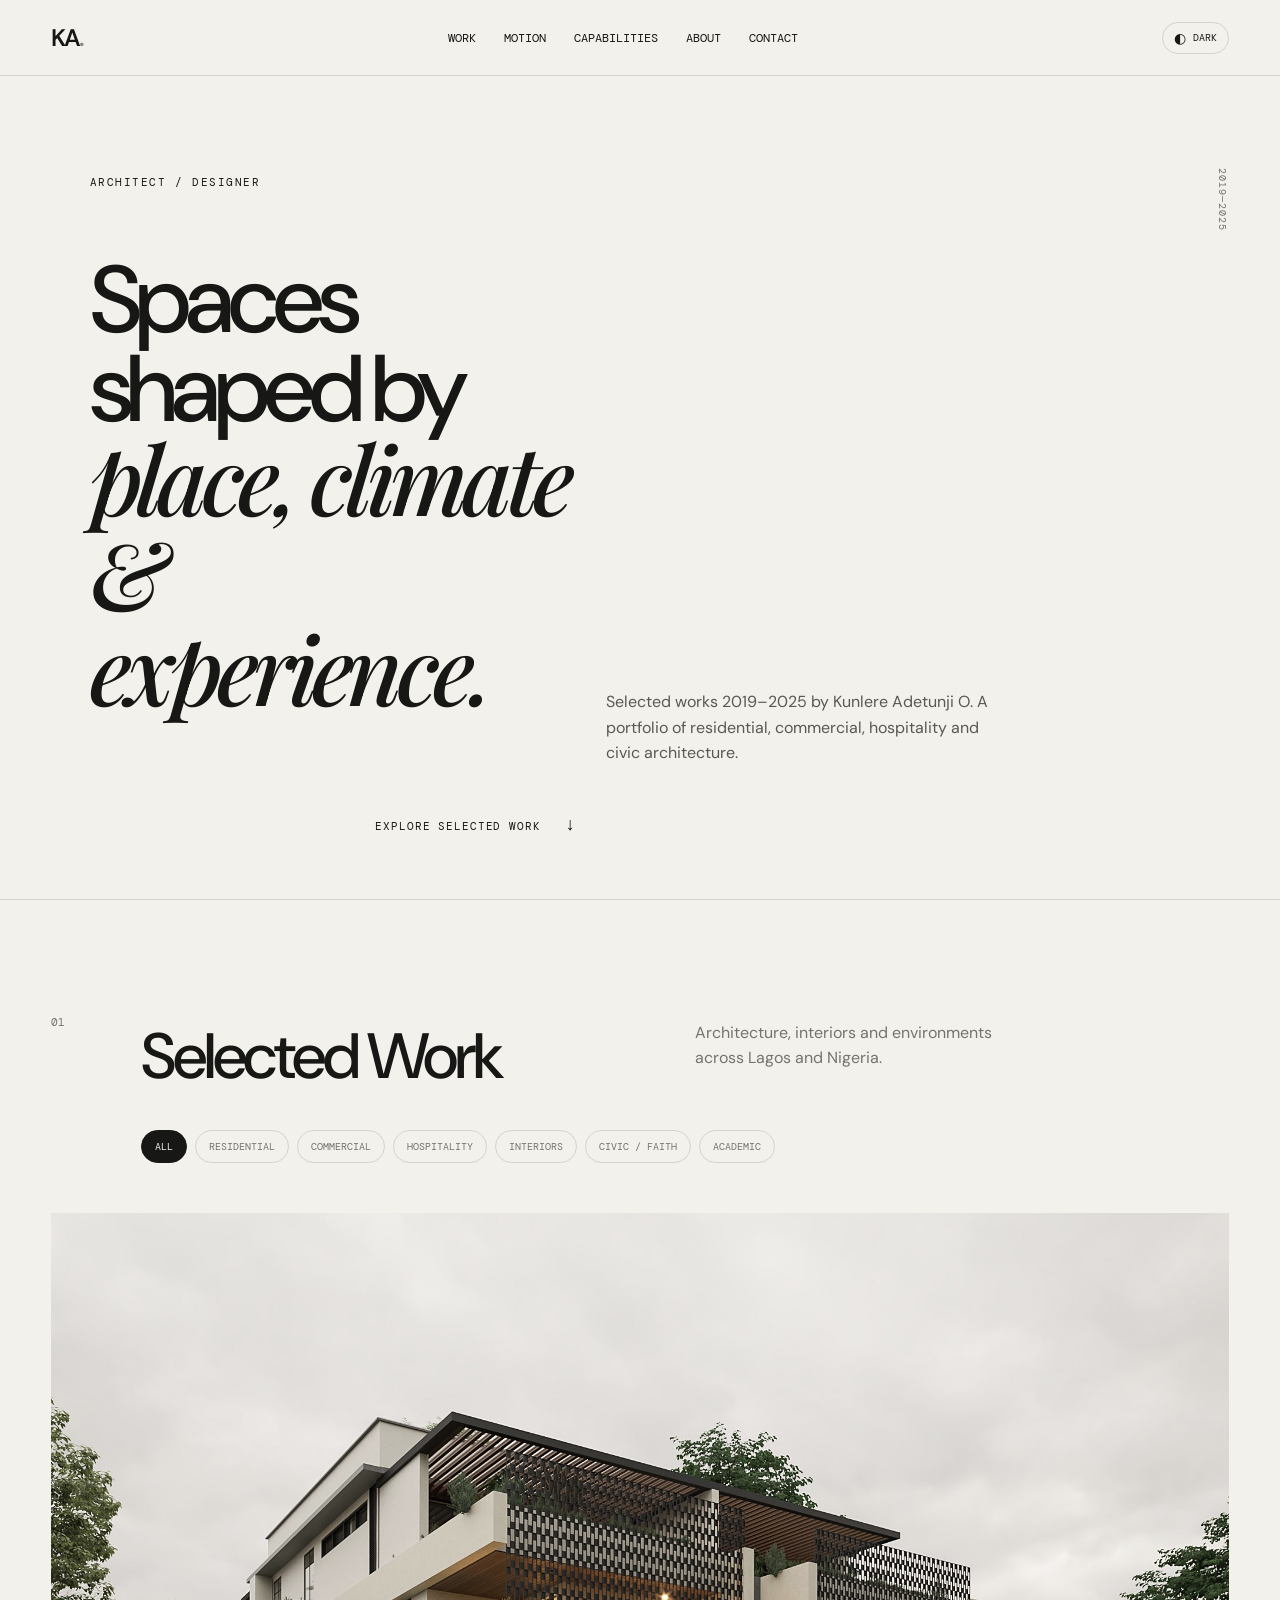
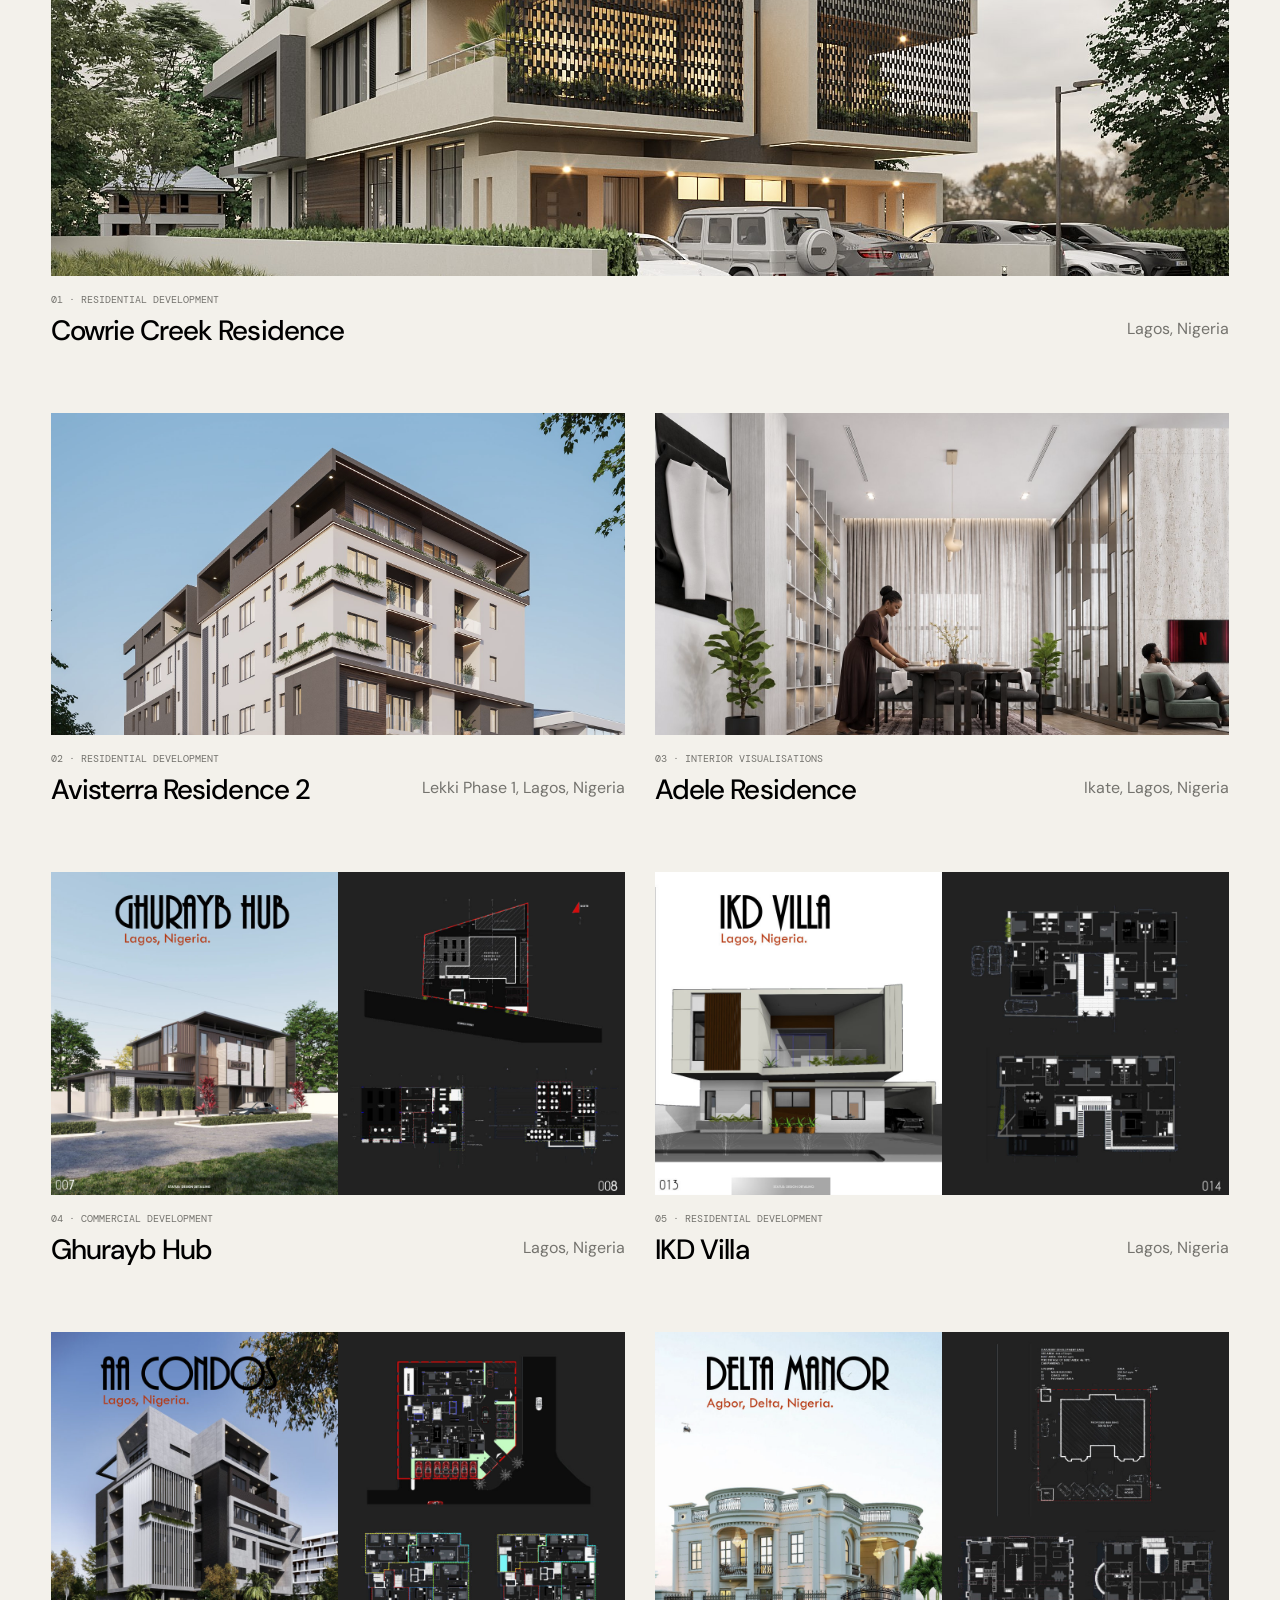
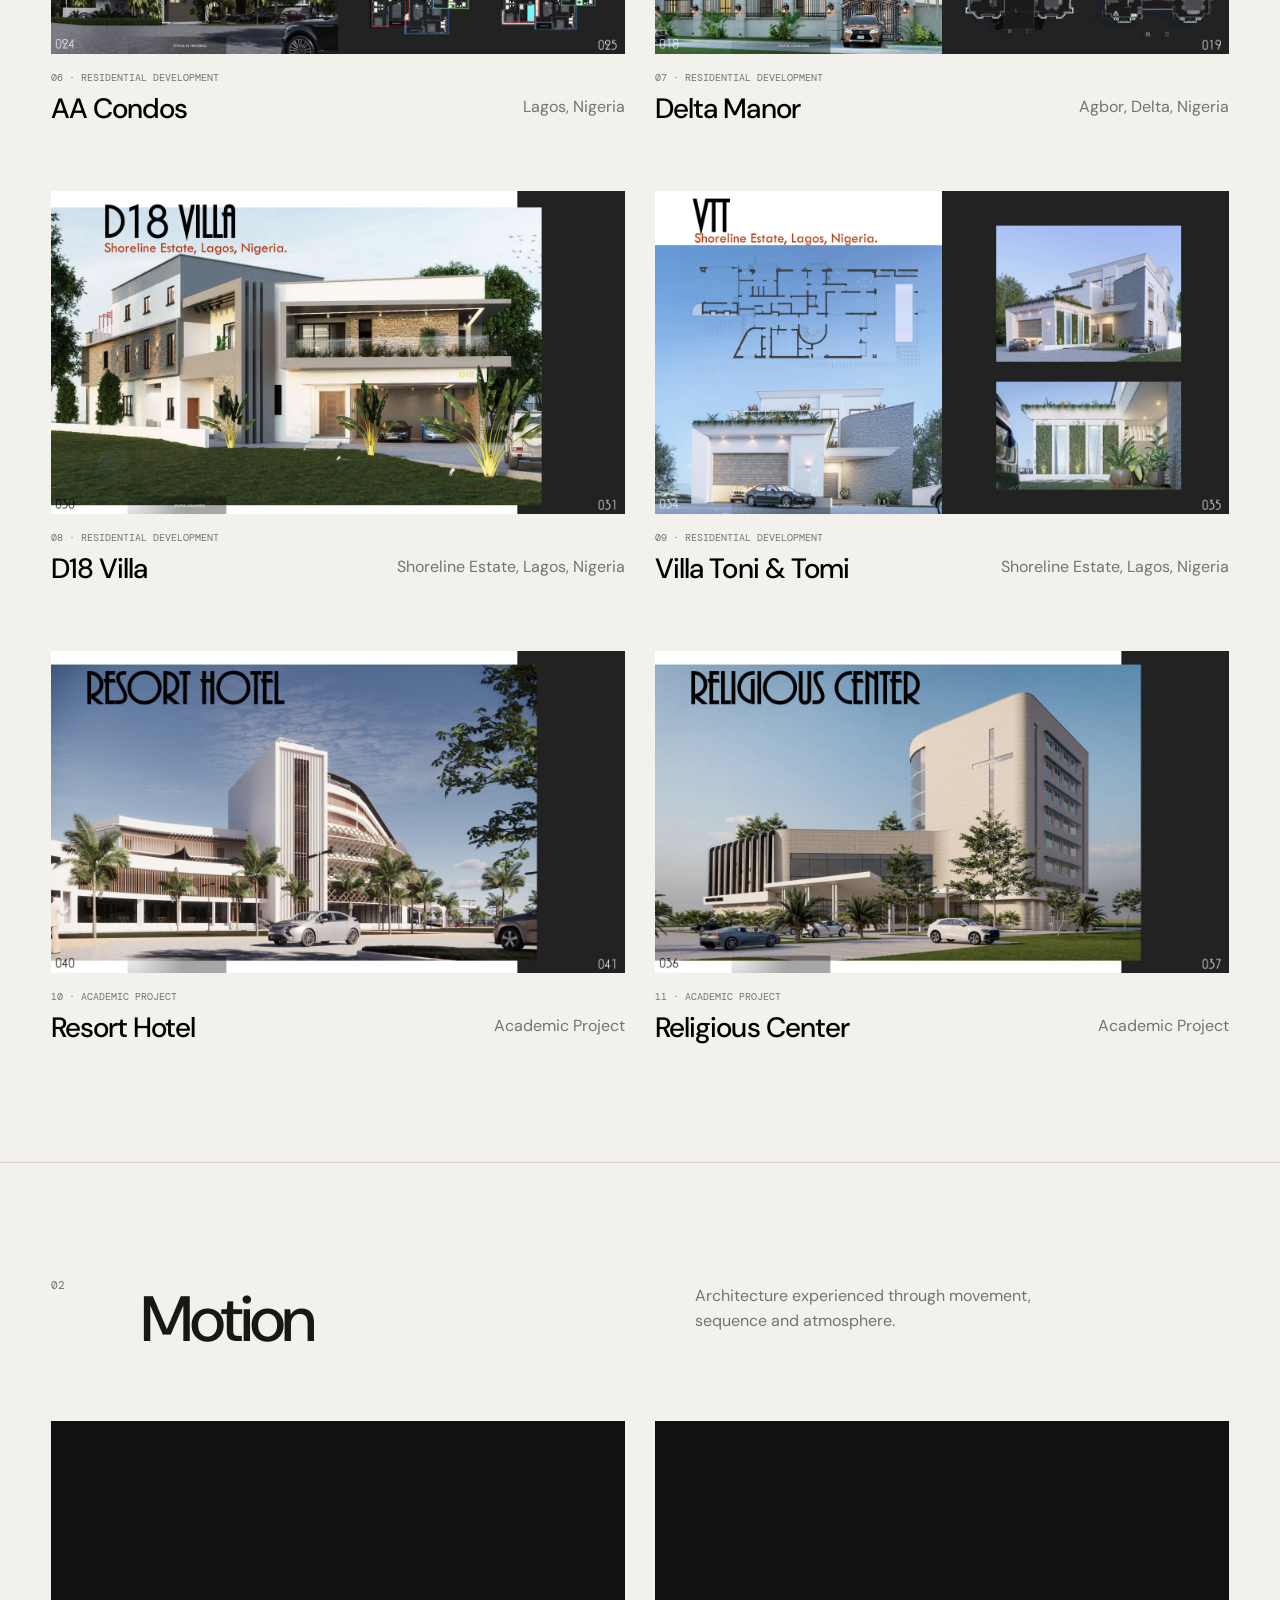
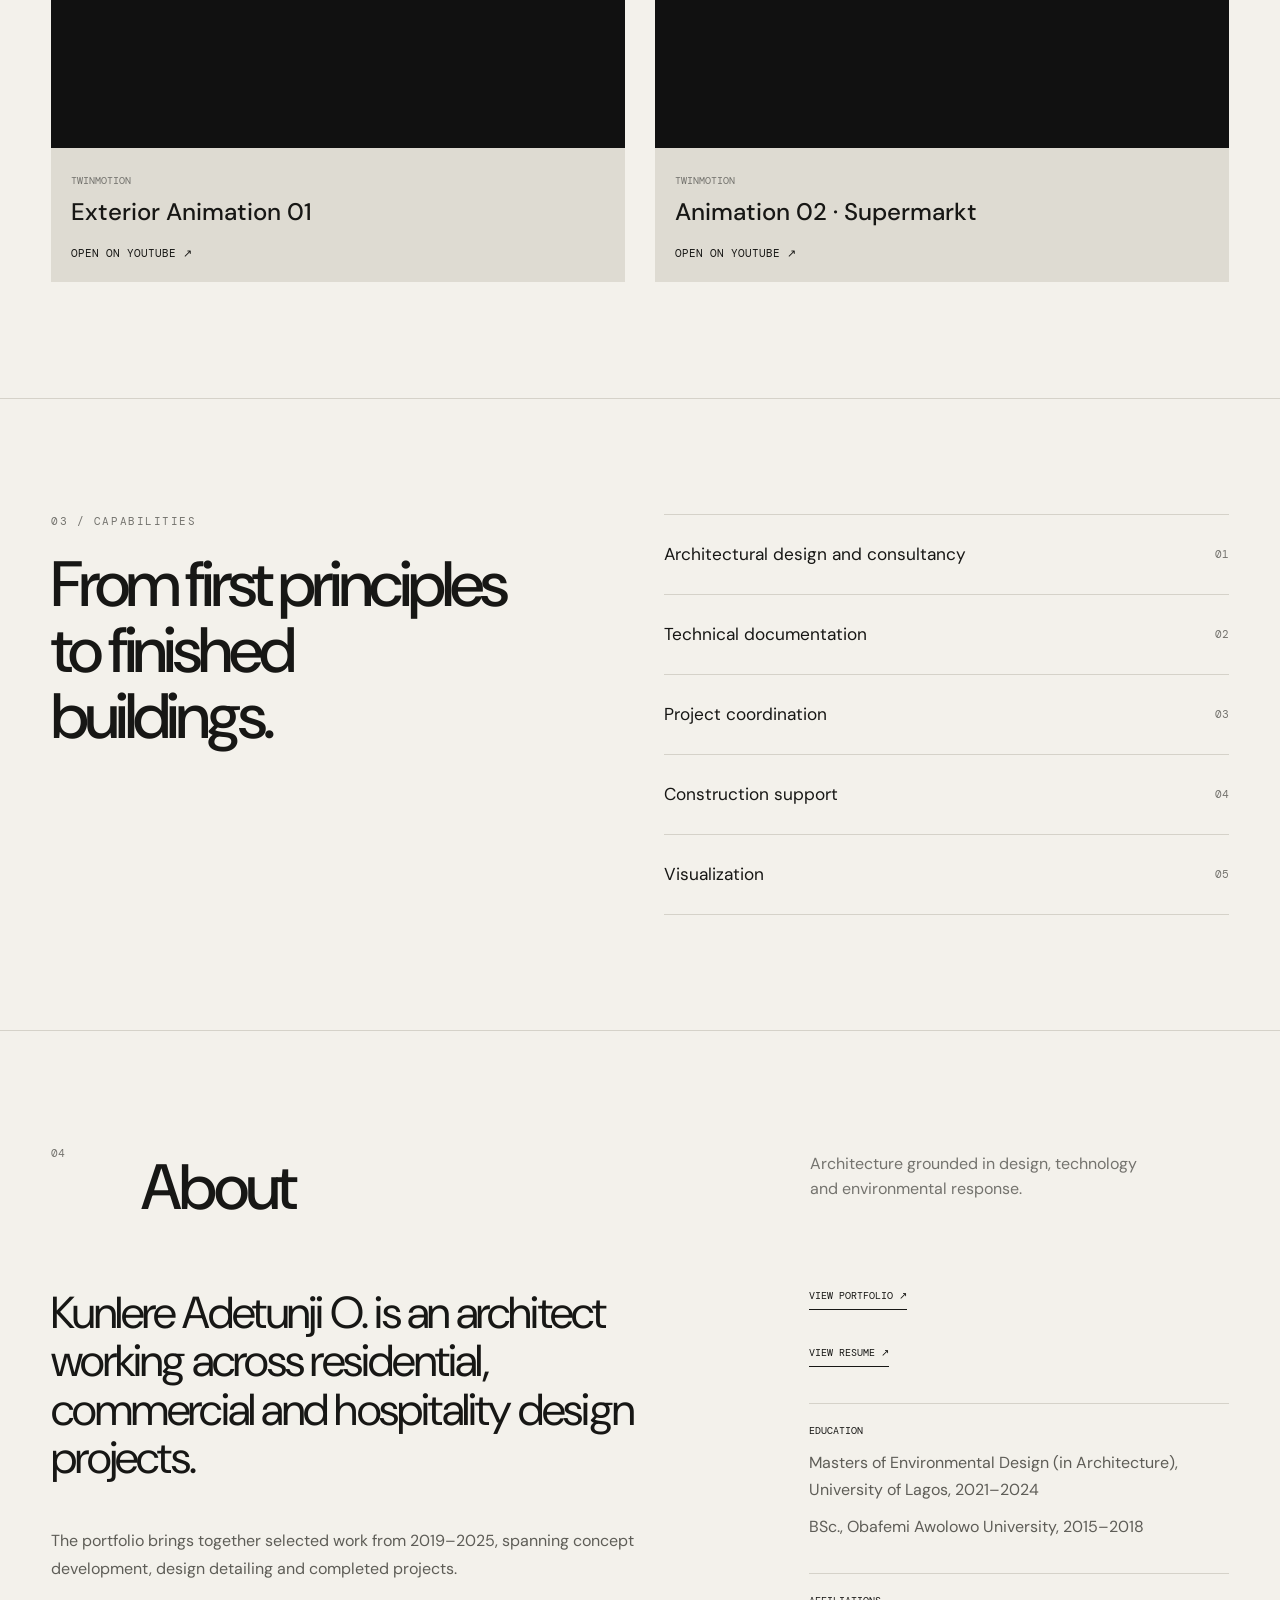
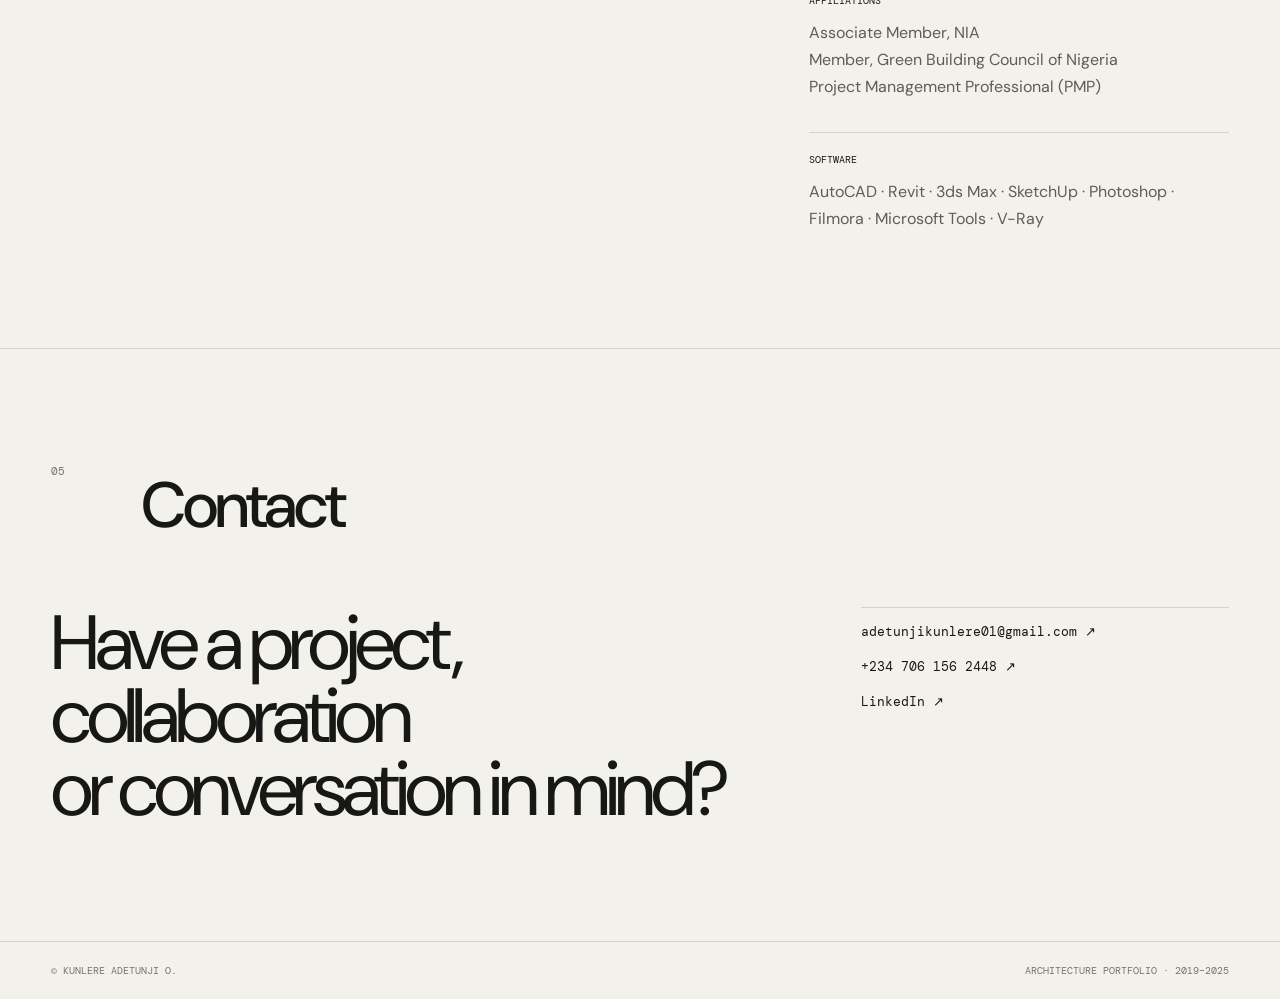
==== index.html @ 910a56e9 "Set Adele Residence cover image to dining neutral" ====
<!doctype html>
<html lang="en">
<head>
<meta charset="utf-8">
<meta name="viewport" content="width=device-width, initial-scale=1">
<title>Kunlere Adetunji O. — Architecture Portfolio</title>
<meta name="description" content="Selected architectural works by Kunlere Adetunji O., spanning residential, commercial and hospitality projects in Nigeria.">
<meta name="theme-color" content="#f3f1eb">
<meta property="og:type" content="website">
<meta property="og:title" content="Kunlere Adetunji O. — Architecture Portfolio">
<meta property="og:description" content="Selected architectural works across residential, commercial and hospitality design.">
<meta property="og:image" content="assets/page-4.jpg">
<meta name="twitter:card" content="summary_large_image">
<link rel="icon" type="image/svg+xml" href="assets/favicon.svg">
<link rel="stylesheet" href="styles.css">
</head>
<body>
<header class="site-header">
  <a class="wordmark" href="#top">KA<span>.</span></a>
  <nav aria-label="Main navigation">
    <a href="#work">Work</a><a href="#motion">Motion</a><a href="#capabilities">Capabilities</a><a href="#about">About</a><a href="#contact">Contact</a>
  </nav>
  <button class="theme-toggle" id="theme-toggle" type="button" aria-label="Toggle colour mode">
    <span class="theme-icon">◐</span><span class="theme-label">Dark</span>
  </button>
</header>

<main id="top">
<section class="hero">
  <div class="hero-kicker">ARCHITECT / DESIGNER</div>
  <h1>Spaces shaped by<br><em>place, climate &amp; experience.</em></h1>
  <p class="hero-copy">Selected works 2019–2025 by Kunlere Adetunji O. A portfolio of residential, commercial, hospitality and civic architecture.</p>
  <a class="scroll-cue" href="#work">Explore selected work <span>↓</span></a>
</section>

<section id="work" class="work-section section">
  <div class="section-head"><span>01</span><h2>Selected Work</h2><p>Architecture, interiors and environments across Lagos and Nigeria.</p></div>
  <div class="filter-bar" id="filter-bar">
    <button class="filter active" data-filter="All">All</button>
    <button class="filter" data-filter="Residential Development">Residential</button>
    <button class="filter" data-filter="Commercial Development">Commercial</button>
    <button class="filter" data-filter="Hospitality Architecture">Hospitality</button>
    <button class="filter" data-filter="Interior Visualisations">Interiors</button>
    <button class="filter" data-filter="Place of Worship">Civic / Faith</button>
    <button class="filter" data-filter="Academic">Academic</button>
  </div>
  <div id="project-grid" class="project-grid" aria-live="polite"></div>
</section>

<section id="motion" class="motion-section section">
  <div class="section-head"><span>02</span><h2>Motion</h2><p>Architecture experienced through movement, sequence and atmosphere.</p></div>
  <div class="motion-grid">
    <article class="motion-card">
      <div class="video-wrap"><iframe src="https://www.youtube.com/embed/u8mzCIqJYYQ" title="Twinmotion exterior animation" loading="lazy" allowfullscreen></iframe></div>
      <div class="motion-meta"><span>TWINMOTION</span><h3>Exterior Animation 01</h3><a href="https://youtu.be/u8mzCIqJYYQ" target="_blank" rel="noreferrer">Open on YouTube ↗</a></div>
    </article>
    <article class="motion-card">
      <div class="video-wrap"><iframe src="https://www.youtube.com/embed/CUVdI_p03Lk" title="Supermarkt Twinmotion animation" loading="lazy" allowfullscreen></iframe></div>
      <div class="motion-meta"><span>TWINMOTION</span><h3>Animation 02 · Supermarkt</h3><a href="https://youtu.be/CUVdI_p03Lk" target="_blank" rel="noreferrer">Open on YouTube ↗</a></div>
    </article>
  </div>
</section>

<section id="capabilities" class="capabilities-section section">
  <div class="capabilities-layout">
    <div class="capabilities-heading">
      <span class="capabilities-kicker">03 / CAPABILITIES</span>
      <h2>From first principles<br>to finished<br>buildings.</h2>
    </div>
    <ol class="capabilities-list">
      <li><span>Architectural design and consultancy</span><small>01</small></li>
      <li><span>Technical documentation</span><small>02</small></li>
      <li><span>Project coordination</span><small>03</small></li>
      <li><span>Construction support</span><small>04</small></li>
      <li><span>Visualization</span><small>05</small></li>
    </ol>
  </div>
</section>

<section id="about" class="about-section section">
  <div class="section-head"><span>04</span><h2>About</h2><p>Architecture grounded in design, technology and environmental response.</p></div>
  <div class="about-grid">
    <div><p class="large">Kunlere Adetunji O. is an architect working across residential, commercial and hospitality design projects.</p><p>The portfolio brings together selected work from 2019–2025, spanning concept development, design detailing and completed projects.</p></div>
    <div class="facts">
      <a class="download-cv" href="assets/adetunji-portfolio-2025.pdf" target="_blank" rel="noreferrer">View Portfolio ↗</a>
      <a class="download-cv" href="assets/Adetunji_Kunlere_CV(1).pdf" target="_blank" rel="noreferrer">View Resume ↗</a>
      <div><b>Education</b><p>Masters of Environmental Design (in Architecture), University of Lagos, 2021–2024</p><p>BSc., Obafemi Awolowo University, 2015–2018</p></div>
      <div><b>Affiliations</b><p>Associate Member, NIA<br>Member, Green Building Council of Nigeria<br>Project Management Professional (PMP)</p></div>
      <div><b>Software</b><p>AutoCAD · Revit · 3ds Max · SketchUp · Photoshop · Filmora · Microsoft Tools · V-Ray</p></div>
    </div>
  </div>
</section>

<section id="contact" class="contact-section section">
  <div class="section-head"><span>05</span><h2>Contact</h2></div>
  <div class="contact-inner">
    <p class="contact-title">Have a project, collaboration<br>or conversation in mind?</p>
    <div class="contact-links">
      <a href="mailto:adetunjikunlere01@gmail.com">adetunjikunlere01@gmail.com ↗</a>
      <a href="tel:+2347061562448">+234 706 156 2448 ↗</a>
      <a href="https://www.linkedin.com/in/adetunji-kunlere-6ba340182/" target="_blank" rel="noreferrer">LinkedIn ↗</a>
    </div>
  </div>
</section>
</main>

<footer><span>© Kunlere Adetunji O.</span><span>Architecture Portfolio · 2019–2025</span></footer>

<div id="project-modal" class="modal" role="dialog" aria-modal="true" aria-label="Project details" aria-hidden="true">
  <button class="modal-close" type="button" aria-label="Close project details">×</button>
  <div class="modal-content"><div id="project-detail"></div></div>
</div>
<script>
const projects = [
  {
    "id": "project-cc",
    "title": "Cowrie Creek Residence",
    "type": "Residential Development",
    "location": "Lagos, Nigeria",
    "status": "Design Visualisation",
    "year": "2025",
    "hero": "cowrie-creek/cowrie-creek-01.jpg",
    "pages": [
      "cowrie-creek/cowrie-creek-01.jpg",
      "cowrie-creek/cowrie-creek-02.jpg",
      "cowrie-creek/cowrie-creek-03.jpg",
      "cowrie-creek/cowrie-creek-04.jpg"
    ],
    "intro": "A residential design explored through a sequence of architectural views.",
    "body": "The visualisations present the residence through four views, bringing together its architectural composition, material character and relationship between interior and exterior spaces."
  },
  {
    "id": "avisterra-residence-2",
    "title": "Avisterra Residence 2",
    "type": "Residential Development",
    "location": "Lekki Phase 1, Lagos, Nigeria",
    "status": "In Progress",
    "year": "2026",
    "hero": "avisterra-residence-2/avisterra-01.jpg",
    "pages": [
      "avisterra-residence-2/avisterra-01.jpg",
      "avisterra-residence-2/avisterra-02.jpg",
      "avisterra-residence-2/avisterra-03.jpg",
      "avisterra-residence-2/avisterra-04.jpg"
    ],
    "intro": "An 18-unit luxury residential development organised around elevated living, generous outdoor space and a carefully planned stilt-level arrival.",
    "body": "The six-level scheme comprises 16 typical two- and three-bedroom apartments and two rooftop penthouses. The ground level accommodates a 32-car parking arrangement, security gatehouse and private swimming pool. Deep balconies, planter boxes, coastal-breeze orientation and double-glazed sliding doors contribute to a climate-responsive residential environment. Scope includes architecture, interior curation and structural engineering."
  },
  {
    "id": "adele-residence-interiors",
    "title": "Adele Residence",
    "type": "Interior Visualisations",
    "location": "Ikate, Lagos, Nigeria",
    "status": "Interior Visualisations",
    "year": "2026",
    "hero": "adele-residence/dining-neutral.jpg",
    "pages": [
      "adele-residence/ante-room-01.jpg",
      "adele-residence/ante-room-02.jpg",
      "adele-residence/living-room-01.jpg",
      "adele-residence/living-room-02.jpg",
      "adele-residence/dining-02.jpg",
      "adele-residence/dining-detail-01.jpg",
      "adele-residence/dining-golden-hour.jpg",
      "adele-residence/dining-neutral.jpg",
      "adele-residence/guest-room-01.jpg",
      "adele-residence/guest-room-02.jpg",
      "adele-residence/guest-room-detail.jpg"
    ],
    "intro": "Interior visualisations exploring a contemporary residential palette of warm neutrals, natural timber and layered textures.",
    "body": "The ground-floor interiors bring together the ante room, living and dining spaces, and guest bedroom. Warm ivory, soft taupe, natural timber, bronze accents and charcoal details are balanced through restrained material contrasts and layered ambient lighting."
  },
  {
    "id": "ghurayb-hub",
    "title": "Ghurayb Hub",
    "type": "Commercial Development",
    "location": "Lagos, Nigeria",
    "status": "Design Detailing",
    "year": "2025",
    "hero": "page-7.jpg",
    "pages": [
      "page-7.jpg",
      "page-8.jpg",
      "page-9.jpg"
    ],
    "intro": "A multi-use commercial ecosystem merging craftsmanship, creativity and sustainability.",
    "body": "The programme integrates a furniture showroom, workshop, office spaces, workstations and content studios. Conceived through modular container architecture, each volume defines a spatial hierarchy of display, production and collaboration. Adaptive reuse of shipping containers reduces embodied energy and construction waste, while phased development allows the hub to grow organically."
  },
  {
    "id": "ikd-villa",
    "title": "IKD Villa",
    "type": "Residential Development",
    "location": "Lagos, Nigeria",
    "status": "Design Detailing",
    "year": "2025",
    "hero": "page-10.jpg",
    "pages": [
      "page-10.jpg",
      "page-11.jpg",
      "page-12.jpg"
    ],
    "intro": "A modernist residence shaped by simple architectural principles and biophilic thinking.",
    "body": "Deep overhangs protect exposed east-facing walls while a courtyard supports cooling and connection to nature. Masses are extruded and voids subtracted to produce the desired visual effect while serving functional climatic purposes."
  },
  {
    "id": "aa-condos",
    "title": "AA Condos",
    "type": "Residential Development",
    "location": "Lagos, Nigeria",
    "status": "In Progress",
    "year": "2023–2024",
    "hero": "page-16.jpg",
    "pages": [
      "page-16.jpg",
      "page-17.jpg",
      "page-18.jpg"
    ],
    "intro": "A residential complex combining Brutalist massing with minimalist contemporary interiors.",
    "body": "Raw concrete, geometric forms, clean lines and open spaces are balanced with natural light, modern finishes and functional living environments. Sustainability is expressed through eco-friendly materials and energy-efficient systems."
  },
  {
    "id": "delta-manor",
    "title": "Delta Manor",
    "type": "Residential Development",
    "location": "Agbor, Delta, Nigeria",
    "status": "Completed",
    "year": "2023–2024",
    "hero": "page-13.jpg",
    "pages": [
      "page-13.jpg",
      "page-14.jpg",
      "page-15.jpg"
    ],
    "intro": "A bespoke neo-classical residence designed around entertaining, comfort and the client's distinct taste.",
    "body": "The design gives careful attention to bespoke spaces for entertaining and to elevating the lived experience of the home. A rooftop retreat provides both an escape from the city and a setting for gatherings. The exterior palette and detailing carry the stately, bespoke character through to the interiors."
  },
  {
    "id": "d18-villa",
    "title": "D18 Villa",
    "type": "Residential Development",
    "location": "Shoreline Estate, Lagos, Nigeria",
    "status": "Completed",
    "year": "2019–2020",
    "hero": "page-19.jpg",
    "pages": [
      "page-19.jpg",
      "page-20.jpg"
    ],
    "intro": "Contemporary waterfront living composed through dynamic volumes, open spaces and intimate connections with nature.",
    "body": "The façade shifts with viewpoint through an interplay of solids and voids, framed terraces and deep overhangs. Open-plan interiors flow toward the water, while a disappearing-edge pool visually merges with the lagoon. Concrete, glass and natural tones allow texture, reflection and shadow to define the atmosphere."
  },
  {
    "id": "vtt",
    "title": "Villa Toni & Tomi",
    "type": "Residential Development",
    "location": "Shoreline Estate, Lagos, Nigeria",
    "status": "Completed",
    "year": "2019–2020",
    "hero": "page-21.jpg",
    "pages": [
      "page-21.jpg"
    ],
    "intro": "A completed residential project located in Shoreline Estate, Lagos.",
    "body": "Villa Toni & Tomi is presented in the portfolio as a residential project in Shoreline Estate, Lagos. The supplied project spread includes the site plan and exterior visualisations."
  },
  {
    "id": "resort-hotel",
    "title": "Resort Hotel",
    "type": "Hospitality Architecture",
    "location": "Academic Project",
    "status": "Academic",
    "year": "2021–2022",
    "hero": "page-24.jpg",
    "pages": [
      "page-24.jpg",
      "page-25.jpg",
      "page-26.jpg"
    ],
    "intro": "A reinterpretation of hospitality through curves, layered screening and open-air gathering spaces.",
    "body": "A sweeping multi-story ribbon wraps around the site, creating enclosure while maintaining visual porosity. Latticed timber screens filter sunlight, encourage natural ventilation and animate the façade with changing light and shadow. Natural timber and crisp white surfaces create a tactile, light-filled environment responsive to place, climate and culture."
  },
  {
    "id": "religious-center",
    "title": "Religious Center",
    "type": "Place of Worship",
    "location": "Academic Project",
    "status": "Academic",
    "year": "2021–2022",
    "hero": "page-22.jpg",
    "pages": [
      "page-22.jpg",
      "page-23.jpg"
    ],
    "intro": "A spiritual and communal space conceived around warmth, inclusion and reflection.",
    "body": "Sweeping curves create an inward embrace, drawing people toward a shared center of faith and fellowship. Staggered seating supports visual connection and inclusivity, while courtyards and informal gathering zones encourage community interaction. Filtered light through curved surfaces and clerestories creates a calm, contemplative atmosphere."
  }
];
const grid = document.querySelector('#project-grid');
const modal = document.querySelector('#project-modal');
const detail = document.querySelector('#project-detail');
const filters = document.querySelectorAll('.filter');

function escapeHTML(value){return String(value).replace(/[&<>\"']/g, c => ({'&':'&amp;','<':'&lt;','>':'&gt;','\"':'&quot;',"'":'&#39;'}[c]));}
function renderProjects(filter='All'){
  const visible = filter === 'All' ? projects : projects.filter(p => p.type === filter || (filter === 'Academic' && p.status === 'Academic'));
  grid.innerHTML = visible.map((p,i)=>`
    <article class="project-card ${i===0 && filter==='All'?'featured':''}" data-id="${p.id}">
      <button class="project-button">
        <img src="assets/${p.hero}" alt="${escapeHTML(p.title)}" loading="lazy">
        <div class="project-overlay"><span>${String(projects.indexOf(p)+1).padStart(2,'0')} · ${p.status==='Academic'?'Academic Project':p.type}</span><h3>${escapeHTML(p.title)}</h3><p>${escapeHTML(p.location)}</p></div>
      </button>
    </article>`).join('');
}
renderProjects();

filters.forEach(btn => btn.addEventListener('click', () => {
  filters.forEach(b=>b.classList.remove('active'));
  btn.classList.add('active');
  renderProjects(btn.dataset.filter);
}));

function openProject(p, updateUrl=true){
  detail.innerHTML = `
    <div class="detail-intro">
      <div><span class="eyebrow">${p.type} · ${p.year}</span><h2>${p.title}</h2><p>${p.location} · ${p.status}</p></div>
      <div class="detail-text"><p class="lead">${p.intro}</p><p>${p.body}</p></div>
    </div>
    <div class="detail-gallery">${p.pages.map((img,i)=>`<img src="assets/${img}" alt="${p.title} — image ${i+1}" loading="${i?'lazy':'eager'}">`).join('')}</div>
  `;
  modal.classList.add('open'); modal.setAttribute('aria-hidden','false'); document.body.classList.add('locked');
  if(updateUrl && location.hash !== `#work/${p.id}`) history.pushState({project:p.id},'',`#work/${p.id}`);
}
function closeProject(updateUrl=true){
  modal.classList.remove('open'); modal.setAttribute('aria-hidden','true'); document.body.classList.remove('locked');
  if(updateUrl && location.hash.startsWith('#work/')) history.pushState({},'', '#work');
}
grid.addEventListener('click',e=>{
  const card=e.target.closest('.project-card');
  if(card) openProject(projects.find(p=>p.id===card.dataset.id));
});
document.querySelector('.modal-close').onclick=closeProject;
modal.addEventListener('click',e=>{if(e.target===modal)closeProject();});
document.addEventListener('keydown',e=>{if(e.key==='Escape')closeProject();});

const themeToggle = document.querySelector('#theme-toggle');
const savedTheme = localStorage.getItem('ka-theme');
if(savedTheme === 'dark') document.documentElement.dataset.theme='dark';

function updateThemeLabel(){
  const dark = document.documentElement.dataset.theme === 'dark';
  themeToggle.querySelector('.theme-label').textContent = dark ? 'Light' : 'Dark';
  themeToggle.querySelector('.theme-icon').textContent = dark ? '☼' : '◐';
}
themeToggle.addEventListener('click',()=>{
  const dark = document.documentElement.dataset.theme === 'dark';
  document.documentElement.dataset.theme = dark ? 'light' : 'dark';
  localStorage.setItem('ka-theme', dark ? 'light' : 'dark');
  updateThemeLabel();
});
updateThemeLabel();

function route(){
  const id=location.hash.split('/')[1];
  if(id){
    const p=projects.find(x=>x.id===id);
    if(p) openProject(p,false);
    else closeProject(false);
  } else if(modal.classList.contains('open')) {
    closeProject(false);
  }
}
window.addEventListener('hashchange',route);
route();
</script>
</body>
</html>
---- styles.css ----
@import url('https://fonts.googleapis.com/css2?family=DM+Mono:wght@400;500&family=DM+Sans:wght@400;500;600&family=Playfair+Display:ital,wght@0,500;1,500&display=swap');
:root{--ink:#171715;--muted:#74736e;--paper:#f3f1eb;--line:#d5d2c9;--white:#faf9f5}
*{box-sizing:border-box}html{scroll-behavior:smooth}body{margin:0;background:var(--paper);color:var(--ink);font-family:"DM Sans",Arial,sans-serif}body.locked{overflow:hidden}a{color:inherit;text-decoration:none}button{font:inherit}.site-header{height:76px;display:flex;align-items:center;justify-content:space-between;padding:0 4vw;border-bottom:1px solid var(--line);position:sticky;top:0;background:rgba(243,241,235,.9);backdrop-filter:blur(14px);z-index:20}.wordmark{font-weight:600;letter-spacing:-.08em;font-size:24px}.wordmark span{color:#888}nav{display:flex;gap:28px;font:12px "DM Mono",monospace;text-transform:uppercase}nav a:hover{opacity:.55}
.hero{min-height:calc(100vh - 76px);padding:11vh 7vw 7vh;display:grid;grid-template-columns:1fr 1.2fr;grid-template-rows:auto 1fr auto;gap:30px;border-bottom:1px solid var(--line)}.hero-kicker{font:11px "DM Mono",monospace;letter-spacing:.14em;grid-column:1/-1}.hero h1{font-size:clamp(48px,7.4vw,118px);line-height:.94;letter-spacing:-.065em;font-weight:500;margin:4vh 0 0;max-width:950px}.hero h1 em{font-family:"Playfair Display",serif;font-weight:500}.hero-copy{align-self:end;max-width:410px;font-size:16px;line-height:1.6;color:#595852}.scroll-cue{align-self:end;justify-self:end;font:11px "DM Mono",monospace;text-transform:uppercase;letter-spacing:.08em}.scroll-cue span{margin-left:16px;font-size:18px}
.section{padding:9vw 4vw;border-bottom:1px solid var(--line)}.section-head{display:grid;grid-template-columns:70px 1fr 1fr;gap:20px;align-items:start;margin-bottom:60px}.section-head>span{font:11px "DM Mono",monospace;color:var(--muted)}.section-head h2{margin:0;font-size:clamp(36px,5vw,72px);letter-spacing:-.05em;font-weight:500}.section-head p{margin:6px 0 0;color:var(--muted);max-width:340px;line-height:1.55}
.project-grid{display:grid;grid-template-columns:repeat(2,1fr);gap:5vw 2.4vw}.project-card{position:relative;overflow:hidden}.project-card.featured{grid-column:1/-1}.project-button{padding:0;border:0;background:none;display:block;width:100%;text-align:left;cursor:pointer}.project-card img{display:block;width:100%;aspect-ratio:16/9;object-fit:cover;transition:transform .8s cubic-bezier(.2,.7,.2,1);filter:saturate(.82)}.project-card:hover img{transform:scale(1.025);filter:saturate(1)}.project-overlay{padding:17px 0 0;display:grid;grid-template-columns:1fr 1fr;gap:6px}.project-overlay span{font:10px "DM Mono",monospace;color:var(--muted);text-transform:uppercase;grid-column:1/-1}.project-overlay h3{font-size:28px;font-weight:500;letter-spacing:-.035em;margin:0}.project-overlay p{margin:6px 0 0;color:var(--muted);text-align:right}
.motion-grid{display:grid;grid-template-columns:1fr 1fr;gap:2.4vw}.motion-card{background:#dedbd2}.video-wrap{aspect-ratio:16/9;background:#111}.video-wrap iframe{width:100%;height:100%;border:0}.motion-meta{padding:20px}.motion-meta span{font:10px "DM Mono",monospace;color:var(--muted)}.motion-meta h3{margin:7px 0 14px;font-size:24px;font-weight:500}.motion-meta a{font:11px "DM Mono",monospace;text-transform:uppercase}
.about-grid{display:grid;grid-template-columns:1.2fr .8fr;gap:10vw}.about-grid p{line-height:1.7;color:#5e5d57}.about-grid .large{font-size:clamp(28px,3.5vw,54px);line-height:1.08;color:var(--ink);letter-spacing:-.04em;margin-top:0}.facts{display:grid;gap:32px}.facts div{border-top:1px solid var(--line);padding-top:14px}.facts b{font:10px "DM Mono",monospace;text-transform:uppercase}.facts p{margin:10px 0 0}
.contact-inner{display:grid;grid-template-columns:1.3fr .7fr;gap:10vw}.contact-title{font-size:clamp(42px,6vw,90px);line-height:.95;letter-spacing:-.06em;margin:0}.contact-links{display:flex;flex-direction:column;gap:18px;font:13px "DM Mono",monospace;border-top:1px solid var(--line);padding-top:15px}.contact-links a:hover{text-decoration:underline}
footer{display:flex;justify-content:space-between;padding:22px 4vw;font:10px "DM Mono",monospace;text-transform:uppercase;color:var(--muted)}
.modal{position:fixed;inset:0;background:rgba(18,18,16,.96);z-index:50;overflow:auto;opacity:0;pointer-events:none;transition:opacity .25s}.modal.open{opacity:1;pointer-events:auto}.modal-close{position:fixed;right:3vw;top:2vw;width:48px;height:48px;border:1px solid rgba(255,255,255,.3);border-radius:50%;background:transparent;color:white;font-size:30px;line-height:1;cursor:pointer;z-index:3}.modal-content{max-width:1500px;margin:0 auto;padding:9vw 5vw;color:var(--white)}.detail-intro{display:grid;grid-template-columns:1fr 1fr;gap:8vw;margin-bottom:7vw}.eyebrow{font:10px "DM Mono",monospace;color:#aaa;text-transform:uppercase}.detail-intro h2{font-size:clamp(54px,8vw,130px);line-height:.88;letter-spacing:-.065em;font-weight:500;margin:18px 0}.detail-intro p{color:#aaa;line-height:1.7}.detail-text{max-width:550px;align-self:end}.detail-text .lead{font-family:"Playfair Display",serif;font-style:italic;color:#fff;font-size:30px;line-height:1.25}.detail-gallery{display:grid;gap:22px}.detail-gallery img{width:100%;display:block;height:auto}.detail-gallery img:nth-child(even){width:82%;margin-left:auto}
@media(max-width:800px){.site-header{height:64px;padding:0 5vw}nav{gap:14px;font-size:9px}.hero{min-height:calc(100vh - 64px);display:block;padding:14vh 6vw 7vh}.hero h1{margin-top:4vh}.hero-copy{margin-top:25vh}.scroll-cue{display:block;margin-top:10vh}.section{padding:18vw 6vw}.section-head{grid-template-columns:40px 1fr;gap:8px;margin-bottom:40px}.section-head p{grid-column:2}.project-grid,.motion-grid,.about-grid,.contact-inner{grid-template-columns:1fr}.project-card.featured{grid-column:auto}.project-overlay h3{font-size:24px}.project-overlay p{text-align:right}.motion-grid{gap:10vw}.detail-intro{grid-template-columns:1fr;gap:30px}.modal-content{padding:25vw 6vw 12vw}.modal-close{top:18px;right:18px}.detail-gallery img:nth-child(even){width:100%}footer{padding:20px 6vw;gap:20px;flex-direction:column}}

/* V2 editorial refinements + dark mode */
:root{--transition:color .35s ease,background-color .35s ease,border-color .35s ease}
html[data-theme="dark"]{--ink:#ecebe6;--muted:#96958e;--paper:#151514;--line:#353531;--white:#f2f1eb}
html[data-theme="dark"] .site-header{background:rgba(21,21,20,.88)}
html[data-theme="dark"] .project-card img{filter:saturate(.72) brightness(.88)}
html[data-theme="dark"] .project-card:hover img{filter:saturate(.95) brightness(.98)}
html[data-theme="dark"] .motion-card{background:#242421}
body,.site-header,.section,footer,.project-overlay,.facts div,.contact-links{transition:var(--transition)}
.theme-toggle{border:1px solid var(--line);background:transparent;color:var(--ink);border-radius:999px;padding:8px 11px;display:flex;gap:7px;align-items:center;cursor:pointer;font:10px "DM Mono",monospace;text-transform:uppercase}
.theme-icon{font-size:14px;line-height:1}
.theme-toggle:hover{background:var(--ink);color:var(--paper)}
.filter-bar{display:flex;gap:8px;flex-wrap:wrap;margin:-28px 0 50px 90px}
.filter{border:1px solid var(--line);background:transparent;color:var(--muted);padding:9px 13px;border-radius:999px;font:10px "DM Mono",monospace;text-transform:uppercase;cursor:pointer;transition:.2s}
.filter:hover,.filter.active{background:var(--ink);color:var(--paper);border-color:var(--ink)}
.download-cv{display:inline-flex;border-bottom:1px solid var(--ink);padding:0 0 7px;width:max-content;font:10px "DM Mono",monospace;text-transform:uppercase;margin-bottom:4px}
.download-cv:hover{opacity:.55}
.hero:after{content:"2019—2025";position:absolute;right:4vw;top:92px;writing-mode:vertical-rl;font:10px "DM Mono",monospace;color:var(--muted);letter-spacing:.1em}
.hero{position:relative}
@media(max-width:800px){
  .hero:after{display:none}
  .theme-toggle{padding:7px 9px}
  .filter-bar{margin:-10px 0 38px 0}
  .filter{font-size:9px}
}


/* Refinement pass: focus visibility, responsive navigation and modal usability */
:focus-visible{outline:2px solid currentColor;outline-offset:4px}
.project-button:focus-visible{outline-offset:-4px}
.modal-content{min-height:100%;}
.modal-close:focus-visible{outline-color:#fff}
@media(max-width:520px){
  .site-header{padding:0 4vw;gap:10px}
  .wordmark{font-size:21px}
  nav{gap:9px;font-size:8px}
  .theme-toggle{font-size:8px;padding:6px 8px}
  .hero h1{font-size:clamp(43px,11vw,64px)}
  .hero-copy{margin-top:18vh;font-size:14px}
  .project-overlay{grid-template-columns:1fr;gap:5px}
  .project-overlay p{text-align:left;margin-top:0}
  .section-head h2{font-size:42px}
}

/* Capabilities — editorial split layout */
.capabilities-layout{display:grid;grid-template-columns:1fr 1.08fr;gap:7vw;align-items:start;min-height:390px}
.capabilities-kicker{display:block;font:11px "DM Mono",monospace;letter-spacing:.14em;color:var(--muted);margin:0 0 24px}
.capabilities-heading h2{font-size:clamp(46px,5vw,84px);line-height:1.03;letter-spacing:-.065em;font-weight:500;margin:0}
.capabilities-list{list-style:none;margin:0;padding:0;border-top:1px solid var(--line)}
.capabilities-list li{min-height:80px;border-bottom:1px solid var(--line);display:flex;align-items:center;justify-content:space-between;gap:24px;font-size:clamp(16px,1.35vw,22px)}
.capabilities-list small{font:11px "DM Mono",monospace;color:var(--muted)}
@media(max-width:800px){.capabilities-layout{grid-template-columns:1fr;gap:44px}.capabilities-heading h2{font-size:clamp(44px,10vw,66px)}.capabilities-list li{min-height:68px;font-size:17px}}

/* About section — align the descriptor with the right-hand content column */
.about-section .section-head p{margin-left:clamp(0px,9vw,155px)}
@media(max-width:800px){.about-section .section-head p{margin-left:0}}
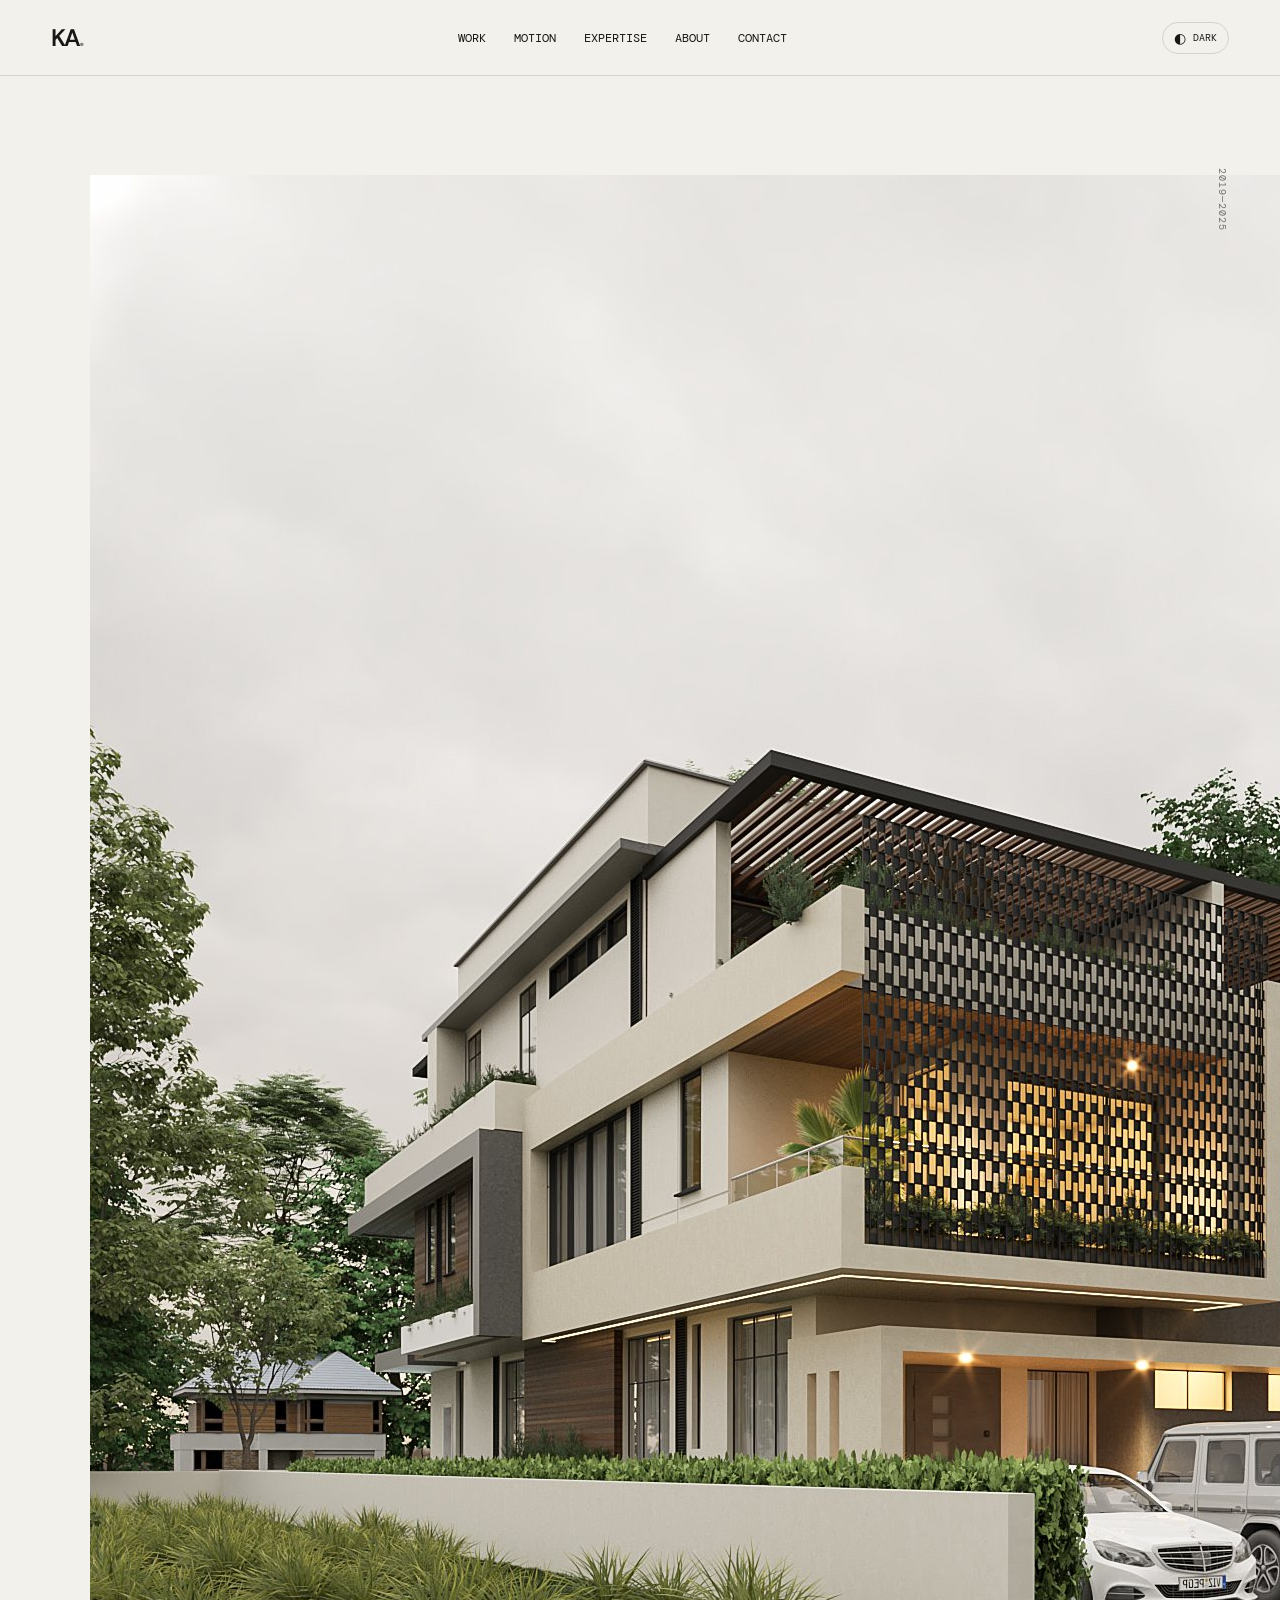
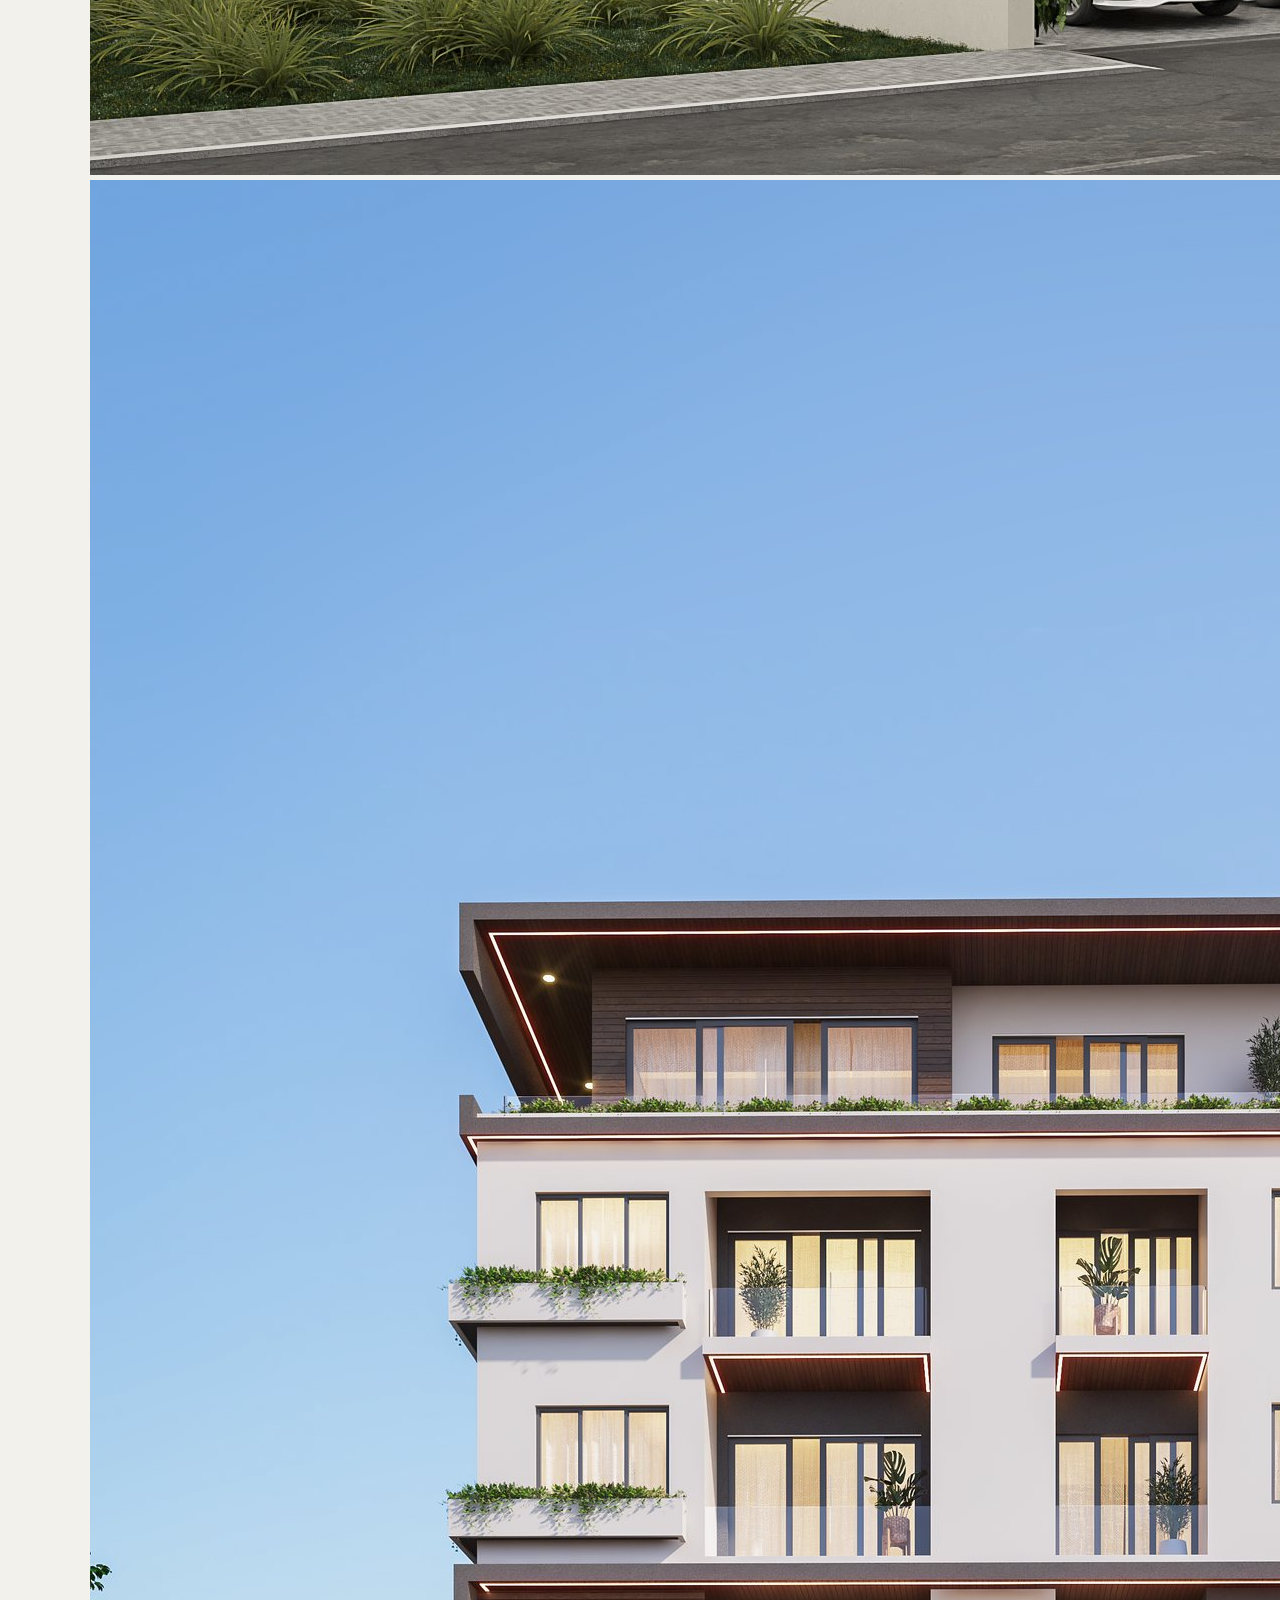
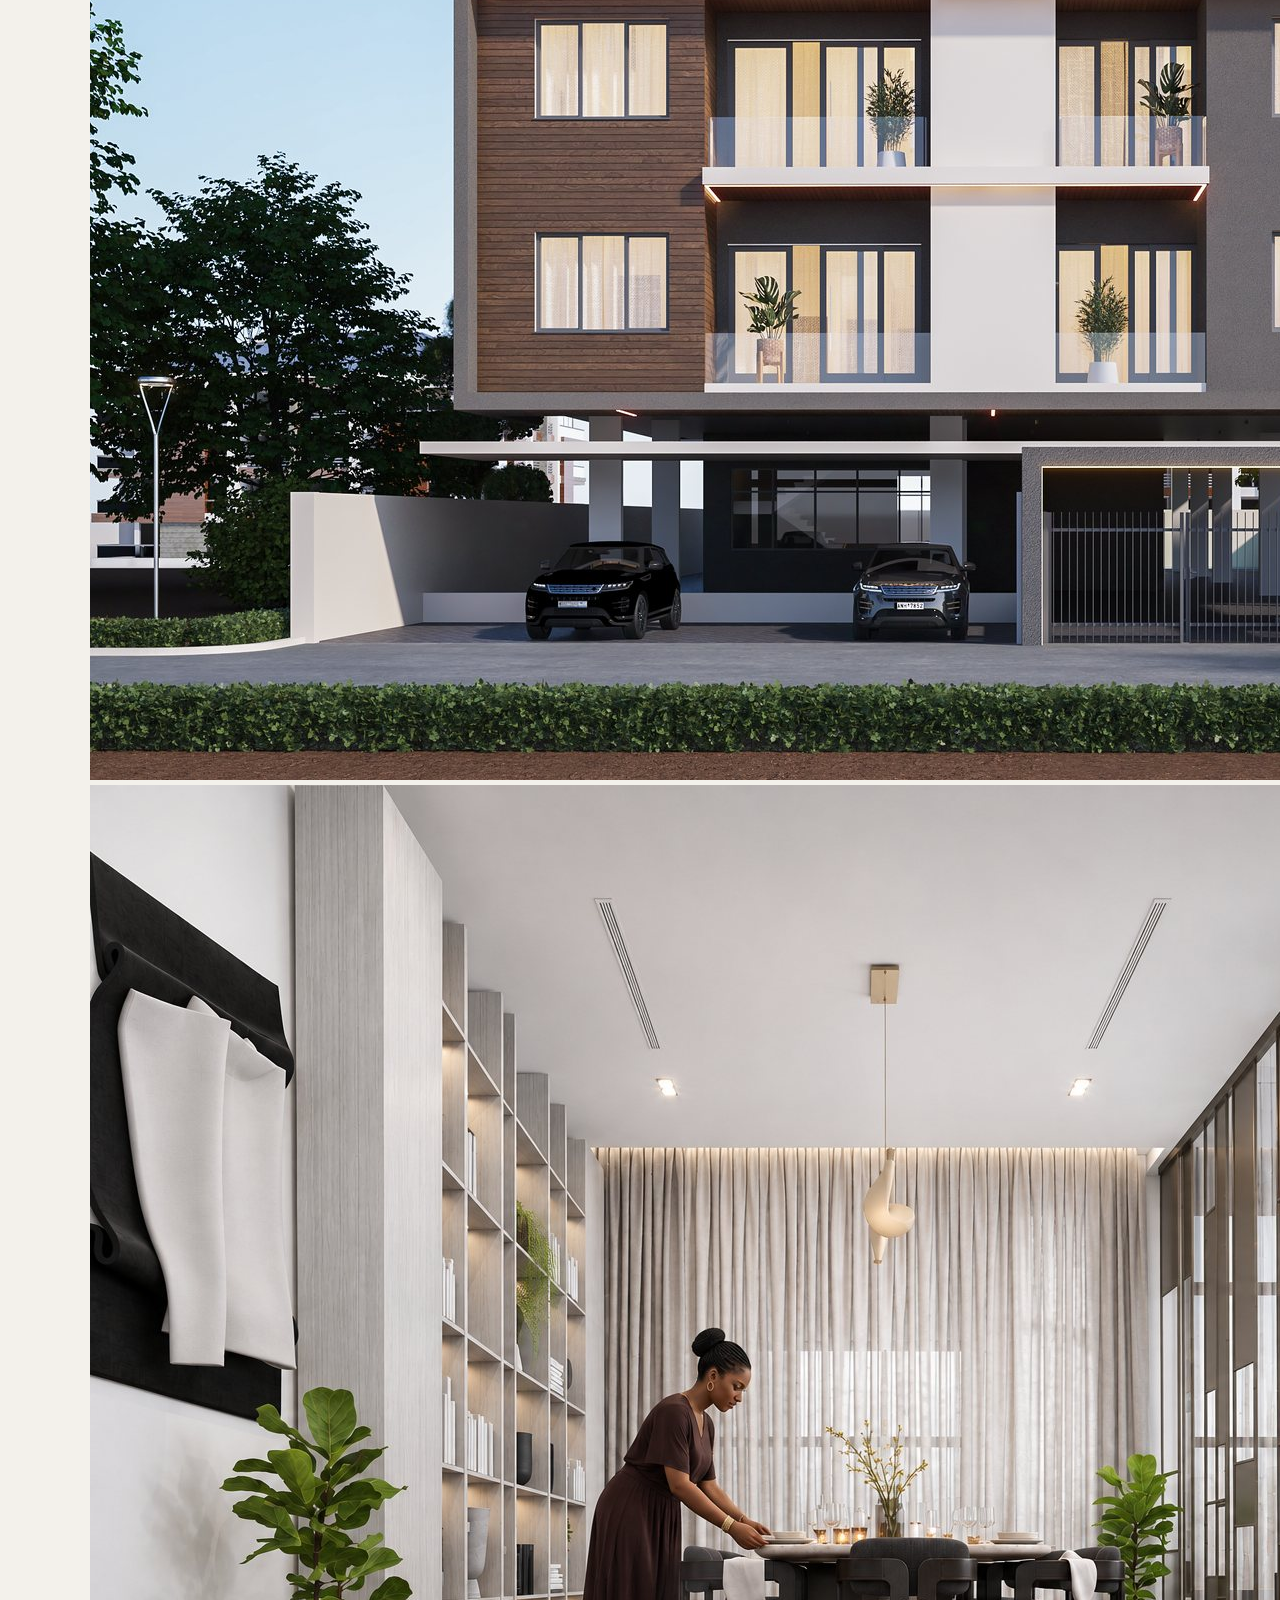
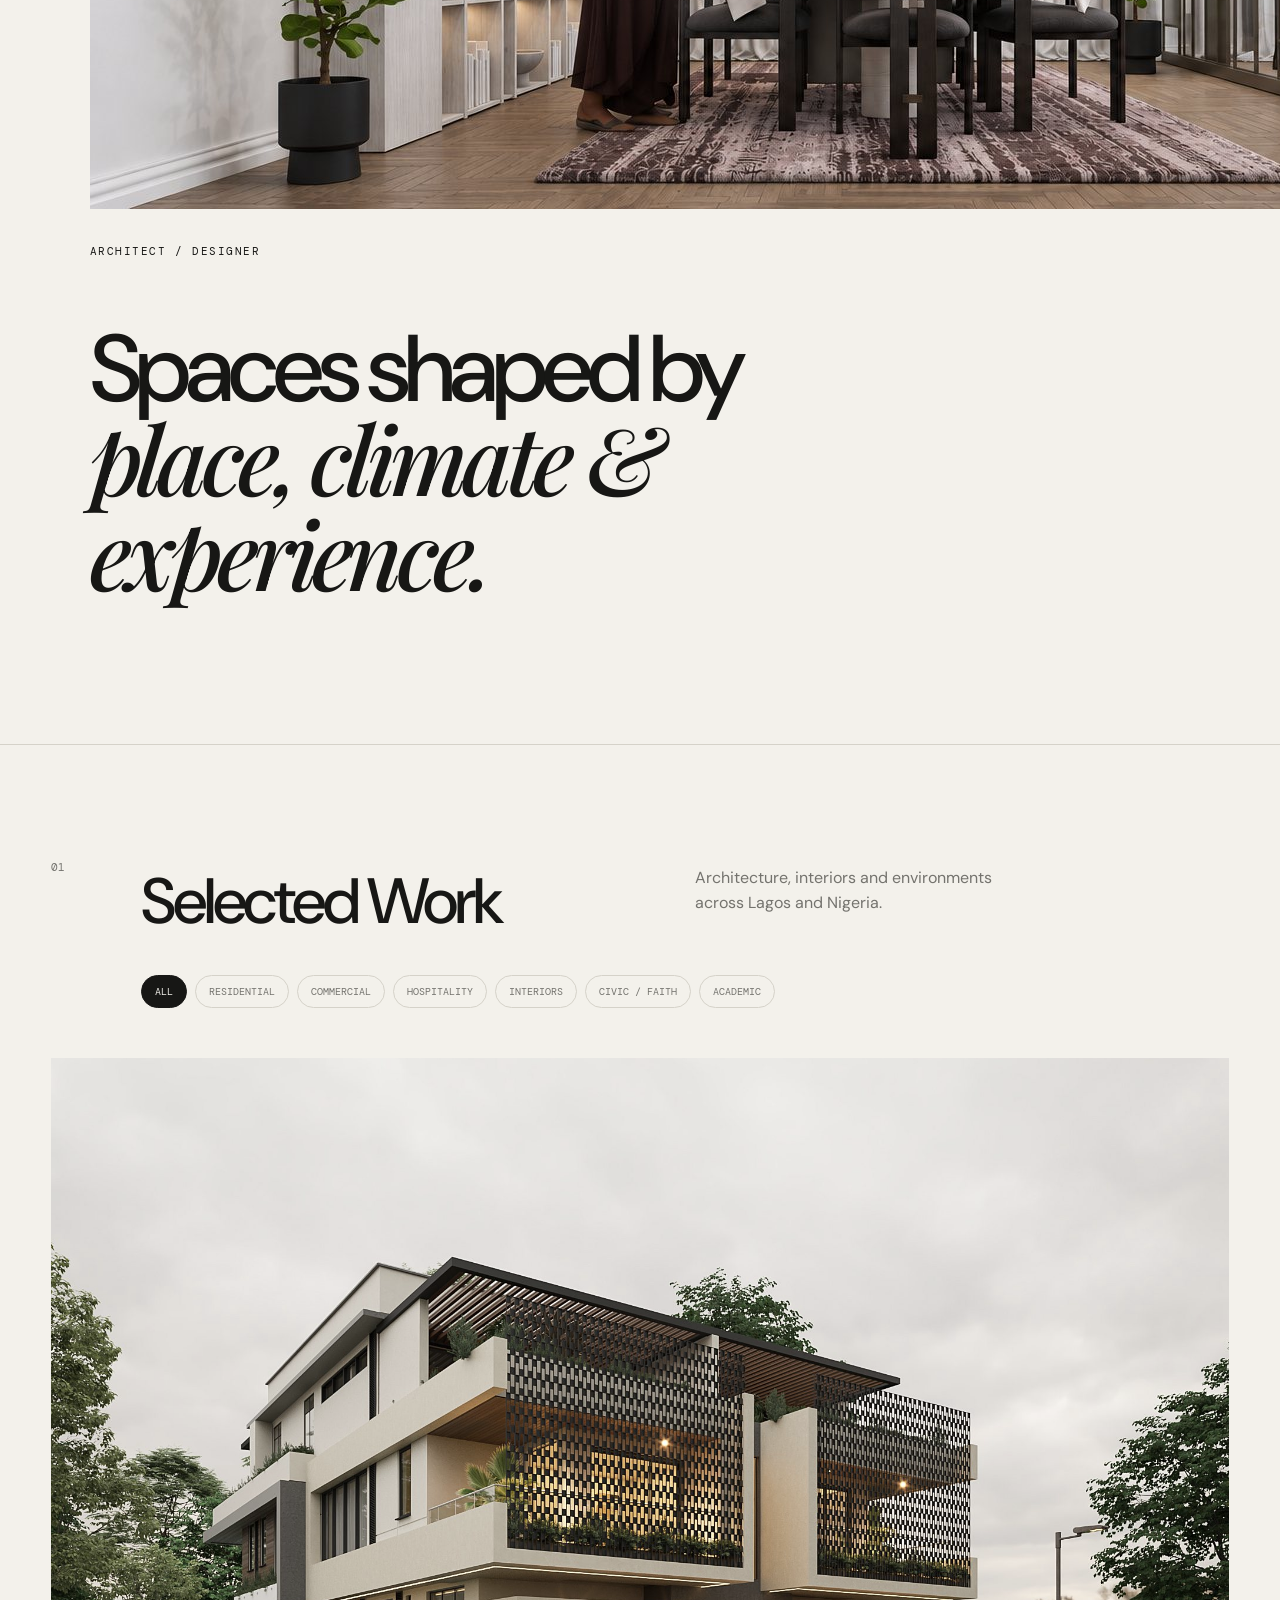
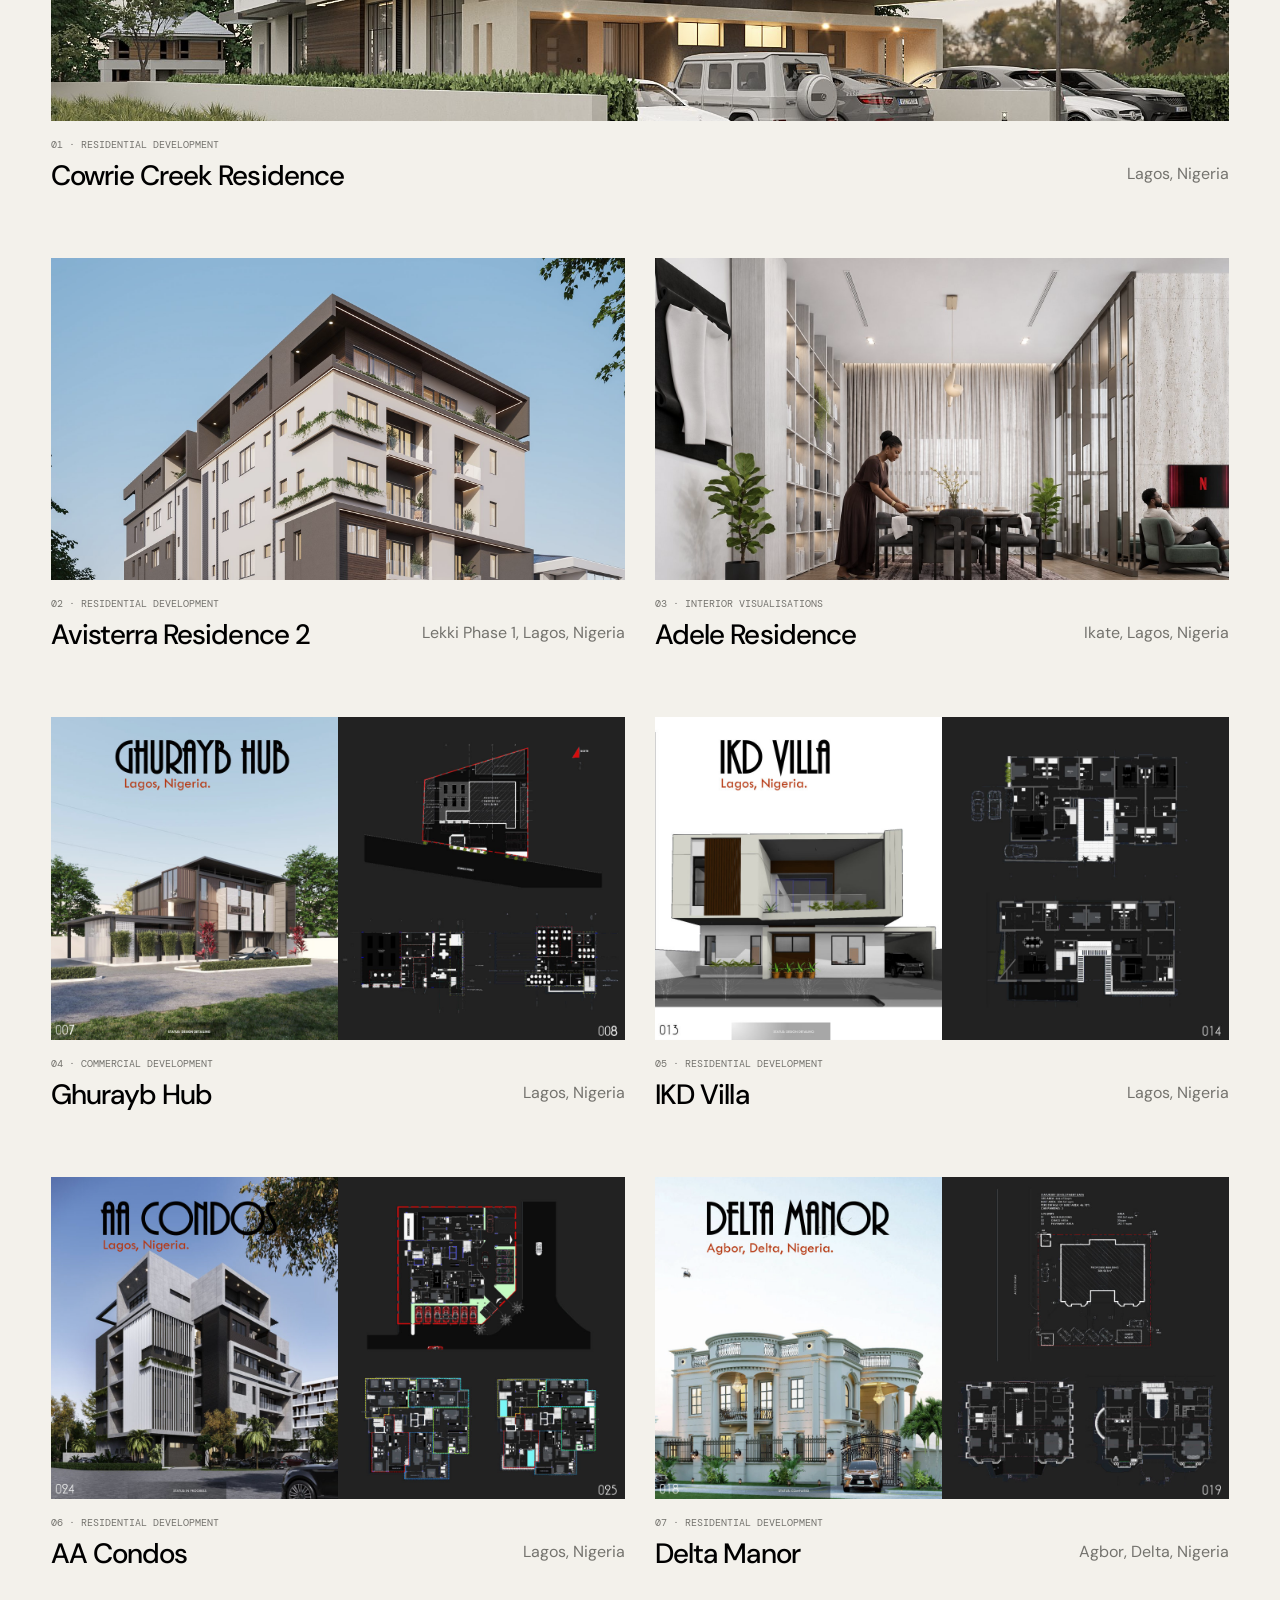
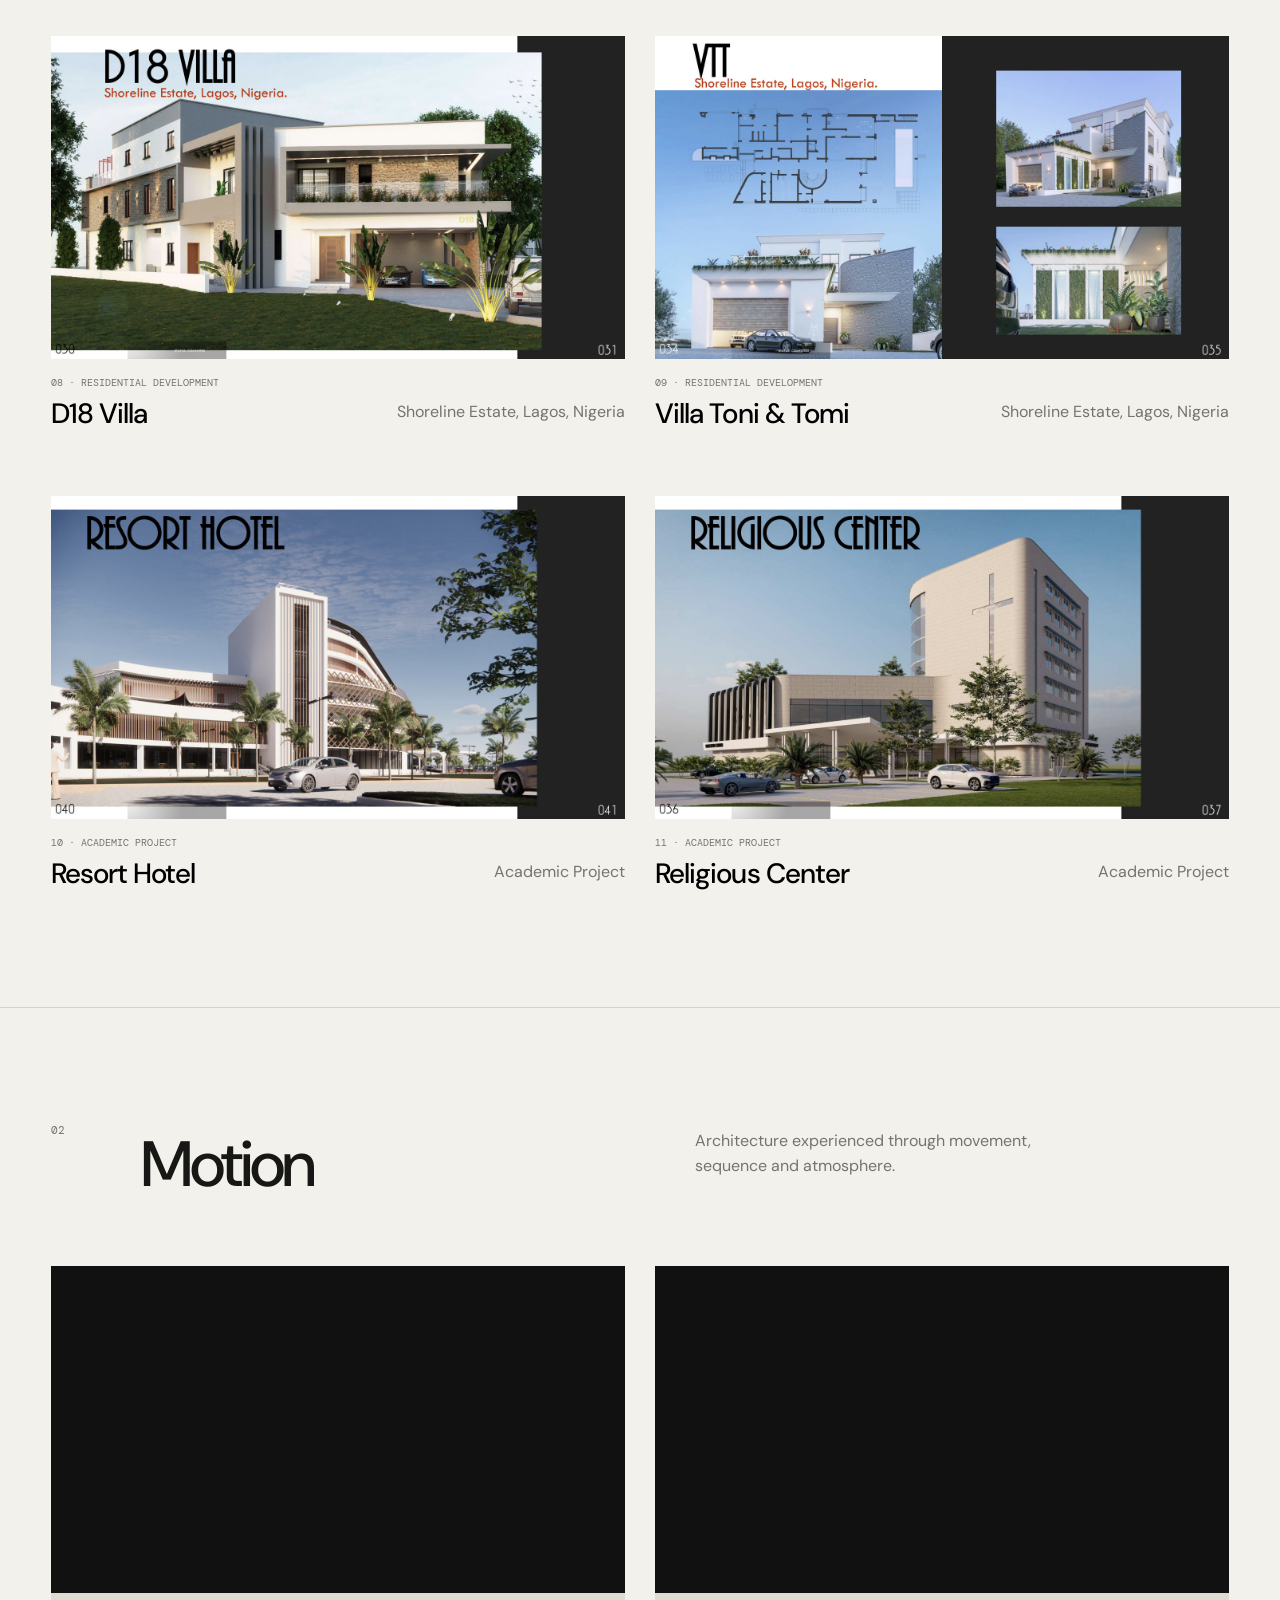
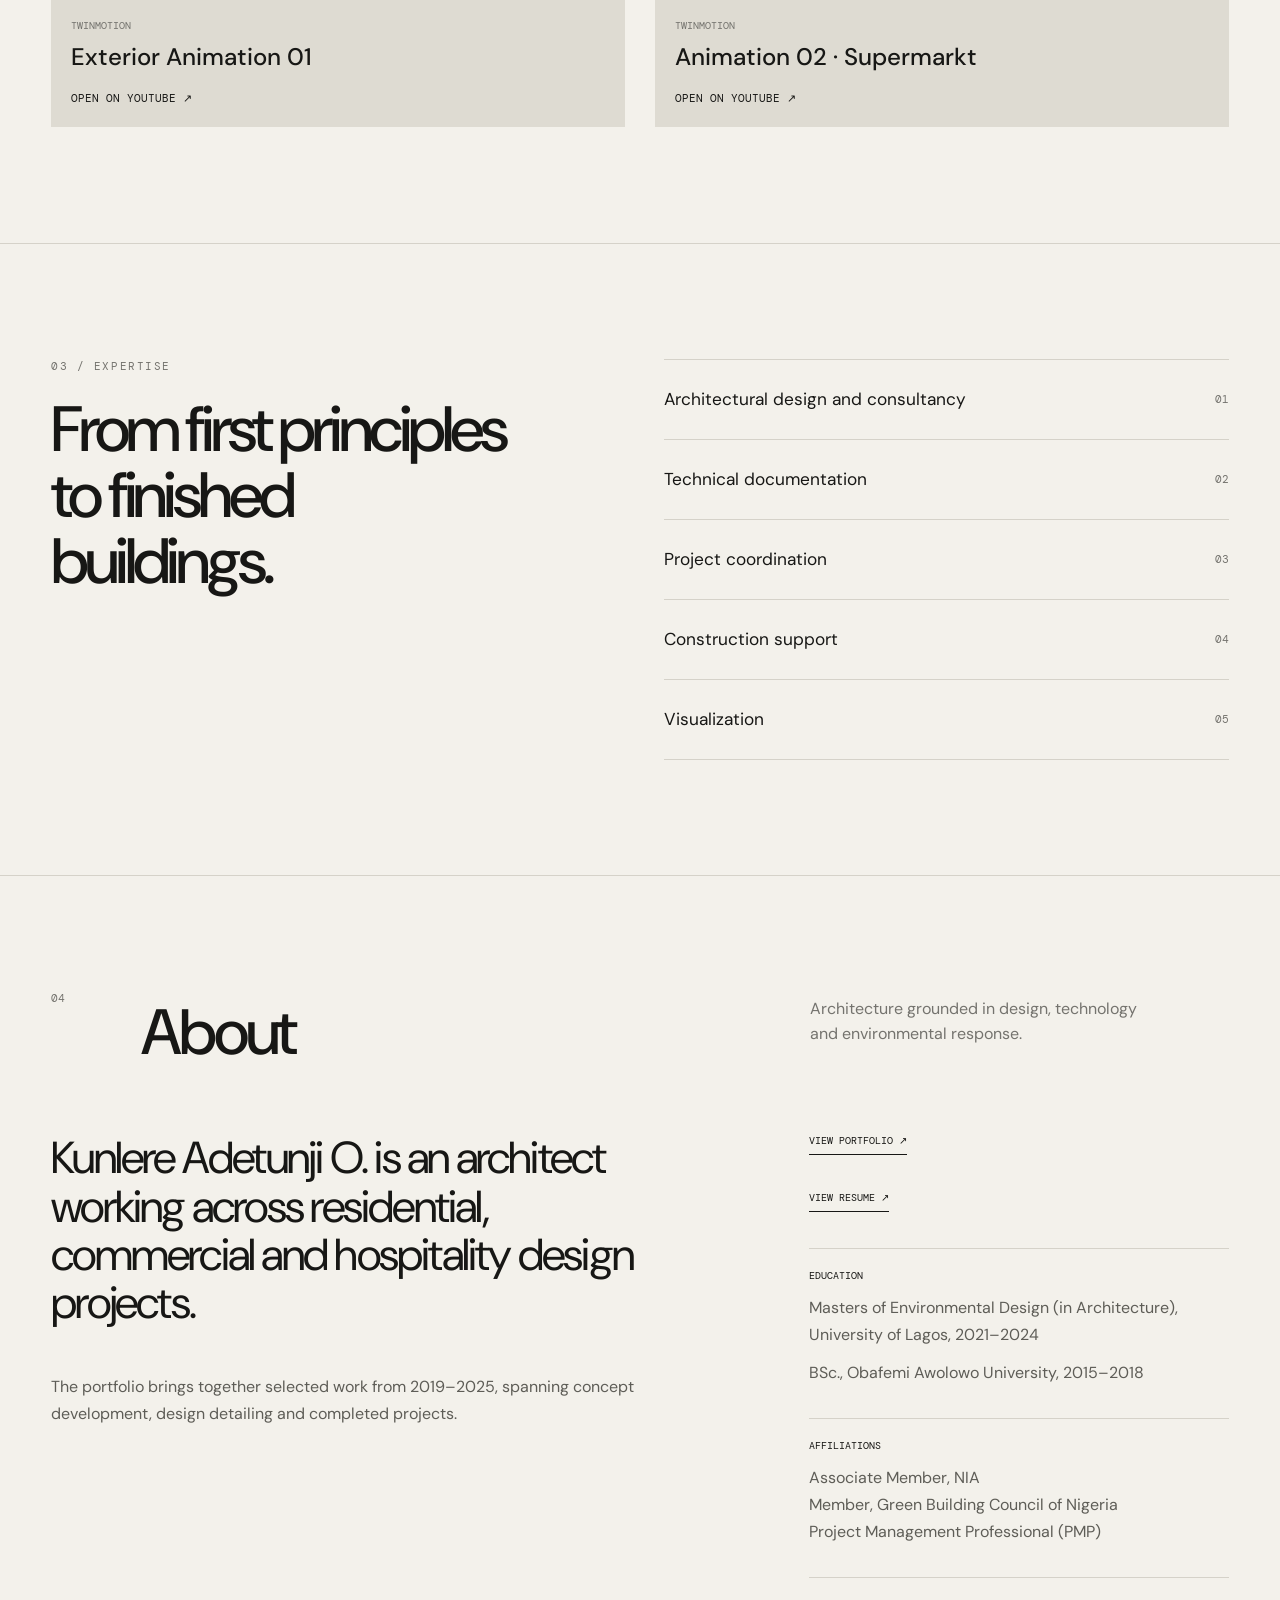
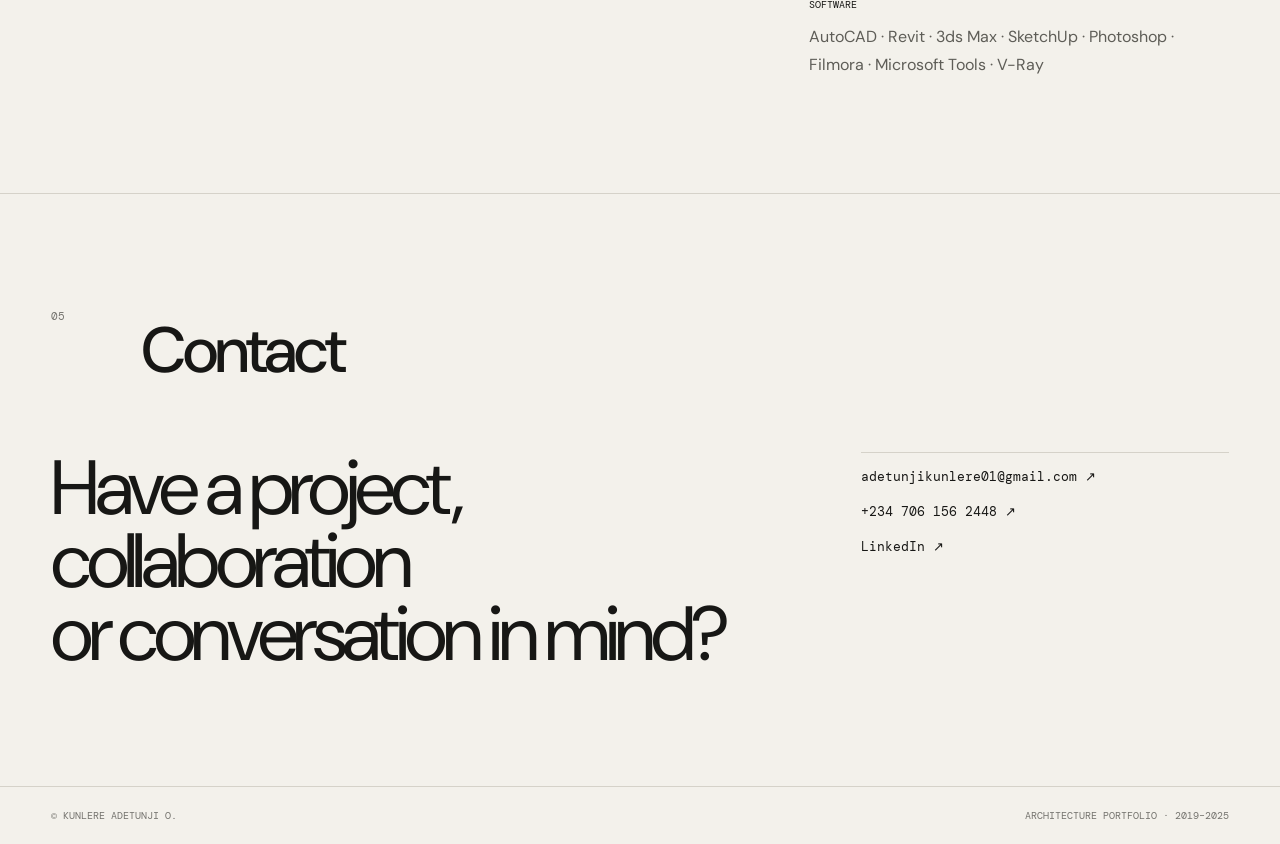
==== commit 6ddc96aa: "Add integrated project imagery and rename Capabilities to Expertise" ====
--- a/index.html
+++ b/index.html
@@ -18,7 +18,7 @@
 <header class="site-header">
   <a class="wordmark" href="#top">KA<span>.</span></a>
   <nav aria-label="Main navigation">
-    <a href="#work">Work</a><a href="#motion">Motion</a><a href="#capabilities">Capabilities</a><a href="#about">About</a><a href="#contact">Contact</a>
+    <a href="#work">Work</a><a href="#motion">Motion</a><a href="#expertise">Expertise</a><a href="#about">About</a><a href="#contact">Contact</a>
   </nav>
   <button class="theme-toggle" id="theme-toggle" type="button" aria-label="Toggle colour mode">
     <span class="theme-icon">◐</span><span class="theme-label">Dark</span>
@@ -27,6 +27,12 @@
 
 <main id="top">
 <section class="hero">
+  <div class="hero-visuals" aria-hidden="true">
+    <img class="hero-visual hero-visual-one" src="assets/cowrie-creek/cowrie-creek-01.jpg" alt="">
+    <img class="hero-visual hero-visual-two" src="assets/avisterra-residence-2/avisterra-03.jpg" alt="">
+    <img class="hero-visual hero-visual-three" src="assets/adele-residence/dining-neutral.jpg" alt="">
+    <div class="hero-visual-shade"></div>
+  </div>
   <div class="hero-kicker">ARCHITECT / DESIGNER</div>
   <h1>Spaces shaped by<br><em>place, climate &amp; experience.</em></h1>
   <p class="hero-copy">Selected works 2019–2025 by Kunlere Adetunji O. A portfolio of residential, commercial, hospitality and civic architecture.</p>
@@ -61,10 +67,10 @@
   </div>
 </section>
 
-<section id="capabilities" class="capabilities-section section">
+<section id="expertise" class="capabilities-section section">
   <div class="capabilities-layout">
     <div class="capabilities-heading">
-      <span class="capabilities-kicker">03 / CAPABILITIES</span>
+      <span class="capabilities-kicker">03 / EXPERTISE</span>
       <h2>From first principles<br>to finished<br>buildings.</h2>
     </div>
     <ol class="capabilities-list">
--- a/styles.css
+++ b/styles.css
@@ -1,15 +1,15 @@
 @import url('https://fonts.googleapis.com/css2?family=DM+Mono:wght@400;500&family=DM+Sans:wght@400;500;600&family=Playfair+Display:ital,wght@0,500;1,500&display=swap');
 :root{--ink:#171715;--muted:#74736e;--paper:#f3f1eb;--line:#d5d2c9;--white:#faf9f5}
 *{box-sizing:border-box}html{scroll-behavior:smooth}body{margin:0;background:var(--paper);color:var(--ink);font-family:"DM Sans",Arial,sans-serif}body.locked{overflow:hidden}a{color:inherit;text-decoration:none}button{font:inherit}.site-header{height:76px;display:flex;align-items:center;justify-content:space-between;padding:0 4vw;border-bottom:1px solid var(--line);position:sticky;top:0;background:rgba(243,241,235,.9);backdrop-filter:blur(14px);z-index:20}.wordmark{font-weight:600;letter-spacing:-.08em;font-size:24px}.wordmark span{color:#888}nav{display:flex;gap:28px;font:12px "DM Mono",monospace;text-transform:uppercase}nav a:hover{opacity:.55}
-.hero{min-height:calc(100vh - 76px);padding:11vh 7vw 7vh;display:grid;grid-template-columns:1fr 1.2fr;grid-template-rows:auto 1fr auto;gap:30px;border-bottom:1px solid var(--line)}.hero-kicker{font:11px "DM Mono",monospace;letter-spacing:.14em;grid-column:1/-1}.hero h1{font-size:clamp(48px,7.4vw,118px);line-height:.94;letter-spacing:-.065em;font-weight:500;margin:4vh 0 0;max-width:950px}.hero h1 em{font-family:"Playfair Display",serif;font-weight:500}.hero-copy{align-self:end;max-width:410px;font-size:16px;line-height:1.6;color:#595852}.scroll-cue{align-self:end;justify-self:end;font:11px "DM Mono",monospace;text-transform:uppercase;letter-spacing:.08em}.scroll-cue span{margin-left:16px;font-size:18px}
+.hero{min-height:calc(100vh - 76px);padding:11vh 7vw 7vh;display:grid;grid-template-columns:1fr 1.2fr;grid-template-rows:auto 1fr auto;gap:30px;border-bottom:1px solid var(--line)}.hero-kicker{font:11px "DM Mono",monospace;letter-spacing:.14em;grid-column:1/-1}.hero h1{font-size:clamp(48px,7.4vw,118px);line-height:.94;letter-spacing:-.065em;font-weight:500;margin:4vh 0 0;max-width:950px}.hero h1 em{font-family:"Playfair Display",serif;font-weight:500}.hero-copy{align-self:end;justify-self:end;margin-right:4vw;max-width:410px;font-size:16px;line-height:1.6;color:#595852}.scroll-cue{align-self:end;justify-self:end;font:11px "DM Mono",monospace;text-transform:uppercase;letter-spacing:.08em}.scroll-cue span{margin-left:16px;font-size:18px}
 .section{padding:9vw 4vw;border-bottom:1px solid var(--line)}.section-head{display:grid;grid-template-columns:70px 1fr 1fr;gap:20px;align-items:start;margin-bottom:60px}.section-head>span{font:11px "DM Mono",monospace;color:var(--muted)}.section-head h2{margin:0;font-size:clamp(36px,5vw,72px);letter-spacing:-.05em;font-weight:500}.section-head p{margin:6px 0 0;color:var(--muted);max-width:340px;line-height:1.55}
 .project-grid{display:grid;grid-template-columns:repeat(2,1fr);gap:5vw 2.4vw}.project-card{position:relative;overflow:hidden}.project-card.featured{grid-column:1/-1}.project-button{padding:0;border:0;background:none;display:block;width:100%;text-align:left;cursor:pointer}.project-card img{display:block;width:100%;aspect-ratio:16/9;object-fit:cover;transition:transform .8s cubic-bezier(.2,.7,.2,1);filter:saturate(.82)}.project-card:hover img{transform:scale(1.025);filter:saturate(1)}.project-overlay{padding:17px 0 0;display:grid;grid-template-columns:1fr 1fr;gap:6px}.project-overlay span{font:10px "DM Mono",monospace;color:var(--muted);text-transform:uppercase;grid-column:1/-1}.project-overlay h3{font-size:28px;font-weight:500;letter-spacing:-.035em;margin:0}.project-overlay p{margin:6px 0 0;color:var(--muted);text-align:right}
 .motion-grid{display:grid;grid-template-columns:1fr 1fr;gap:2.4vw}.motion-card{background:#dedbd2}.video-wrap{aspect-ratio:16/9;background:#111}.video-wrap iframe{width:100%;height:100%;border:0}.motion-meta{padding:20px}.motion-meta span{font:10px "DM Mono",monospace;color:var(--muted)}.motion-meta h3{margin:7px 0 14px;font-size:24px;font-weight:500}.motion-meta a{font:11px "DM Mono",monospace;text-transform:uppercase}
 .about-grid{display:grid;grid-template-columns:1.2fr .8fr;gap:10vw}.about-grid p{line-height:1.7;color:#5e5d57}.about-grid .large{font-size:clamp(28px,3.5vw,54px);line-height:1.08;color:var(--ink);letter-spacing:-.04em;margin-top:0}.facts{display:grid;gap:32px}.facts div{border-top:1px solid var(--line);padding-top:14px}.facts b{font:10px "DM Mono",monospace;text-transform:uppercase}.facts p{margin:10px 0 0}
 .contact-inner{display:grid;grid-template-columns:1.3fr .7fr;gap:10vw}.contact-title{font-size:clamp(42px,6vw,90px);line-height:.95;letter-spacing:-.06em;margin:0}.contact-links{display:flex;flex-direction:column;gap:18px;font:13px "DM Mono",monospace;border-top:1px solid var(--line);padding-top:15px}.contact-links a:hover{text-decoration:underline}
 footer{display:flex;justify-content:space-between;padding:22px 4vw;font:10px "DM Mono",monospace;text-transform:uppercase;color:var(--muted)}
-.modal{position:fixed;inset:0;background:rgba(18,18,16,.96);z-index:50;overflow:auto;opacity:0;pointer-events:none;transition:opacity .25s}.modal.open{opacity:1;pointer-events:auto}.modal-close{position:fixed;right:3vw;top:2vw;width:48px;height:48px;border:1px solid rgba(255,255,255,.3);border-radius:50%;background:transparent;color:white;font-size:30px;line-height:1;cursor:pointer;z-index:3}.modal-content{max-width:1500px;margin:0 auto;padding:9vw 5vw;color:var(--white)}.detail-intro{display:grid;grid-template-columns:1fr 1fr;gap:8vw;margin-bottom:7vw}.eyebrow{font:10px "DM Mono",monospace;color:#aaa;text-transform:uppercase}.detail-intro h2{font-size:clamp(54px,8vw,130px);line-height:.88;letter-spacing:-.065em;font-weight:500;margin:18px 0}.detail-intro p{color:#aaa;line-height:1.7}.detail-text{max-width:550px;align-self:end}.detail-text .lead{font-family:"Playfair Display",serif;font-style:italic;color:#fff;font-size:30px;line-height:1.25}.detail-gallery{display:grid;gap:22px}.detail-gallery img{width:100%;display:block;height:auto}.detail-gallery img:nth-child(even){width:82%;margin-left:auto}
-@media(max-width:800px){.site-header{height:64px;padding:0 5vw}nav{gap:14px;font-size:9px}.hero{min-height:calc(100vh - 64px);display:block;padding:14vh 6vw 7vh}.hero h1{margin-top:4vh}.hero-copy{margin-top:25vh}.scroll-cue{display:block;margin-top:10vh}.section{padding:18vw 6vw}.section-head{grid-template-columns:40px 1fr;gap:8px;margin-bottom:40px}.section-head p{grid-column:2}.project-grid,.motion-grid,.about-grid,.contact-inner{grid-template-columns:1fr}.project-card.featured{grid-column:auto}.project-overlay h3{font-size:24px}.project-overlay p{text-align:right}.motion-grid{gap:10vw}.detail-intro{grid-template-columns:1fr;gap:30px}.modal-content{padding:25vw 6vw 12vw}.modal-close{top:18px;right:18px}.detail-gallery img:nth-child(even){width:100%}footer{padding:20px 6vw;gap:20px;flex-direction:column}}
+.modal{position:fixed;inset:0;background:rgba(18,18,16,.96);z-index:50;overflow:auto;opacity:0;pointer-events:none;transition:opacity .25s}.modal.open{opacity:1;pointer-events:auto}.modal-close{position:fixed;right:3vw;top:2vw;width:48px;height:48px;border:1px solid rgba(255,255,255,.3);border-radius:50%;background:transparent;color:white;font-size:30px;line-height:1;cursor:pointer;z-index:3}.modal-content{max-width:1500px;margin:0 auto;padding:9vw 5vw;color:var(--white)}.detail-intro{display:grid;grid-template-columns:1fr 1fr;gap:8vw;margin-bottom:7vw}.eyebrow{font:10px "DM Mono",monospace;color:#aaa;text-transform:uppercase}.detail-intro h2{font-size:clamp(54px,8vw,130px);line-height:.88;letter-spacing:-.065em;font-weight:500;margin:18px 0}.detail-intro p{color:#aaa;line-height:1.7}.detail-text{max-width:550px;align-self:end}.detail-text .lead{font-family:"Playfair Display",serif;font-style:italic;color:#fff;font-size:30px;line-height:1.25}.detail-gallery{display:grid;grid-template-columns:1fr;gap:22px}.detail-gallery img{display:block;width:100%;height:auto;aspect-ratio:16/9;object-fit:contain;background:#222;}.detail-gallery img:nth-child(even){width:100%;margin-left:0}
+@media(max-width:800px){.site-header{height:64px;padding:0 5vw}nav{gap:14px;font-size:9px}.hero{min-height:calc(100vh - 64px);display:block;padding:14vh 6vw 7vh}.hero h1{margin-top:4vh}.hero-copy{margin-top:25vh;margin-right:0;justify-self:start}.scroll-cue{display:block;margin-top:10vh}.section{padding:18vw 6vw}.section-head{grid-template-columns:40px 1fr;gap:8px;margin-bottom:40px}.section-head p{grid-column:2}.project-grid,.motion-grid,.about-grid,.contact-inner{grid-template-columns:1fr}.project-card.featured{grid-column:auto}.project-overlay h3{font-size:24px}.project-overlay p{text-align:right}.motion-grid{gap:10vw}.detail-intro{grid-template-columns:1fr;gap:30px}.modal-content{padding:25vw 6vw 12vw}.modal-close{top:18px;right:18px}.detail-gallery img:nth-child(even){width:100%}footer{padding:20px 6vw;gap:20px;flex-direction:column}}
 
 /* V2 editorial refinements + dark mode */
 :root{--transition:color .35s ease,background-color .35s ease,border-color .35s ease}
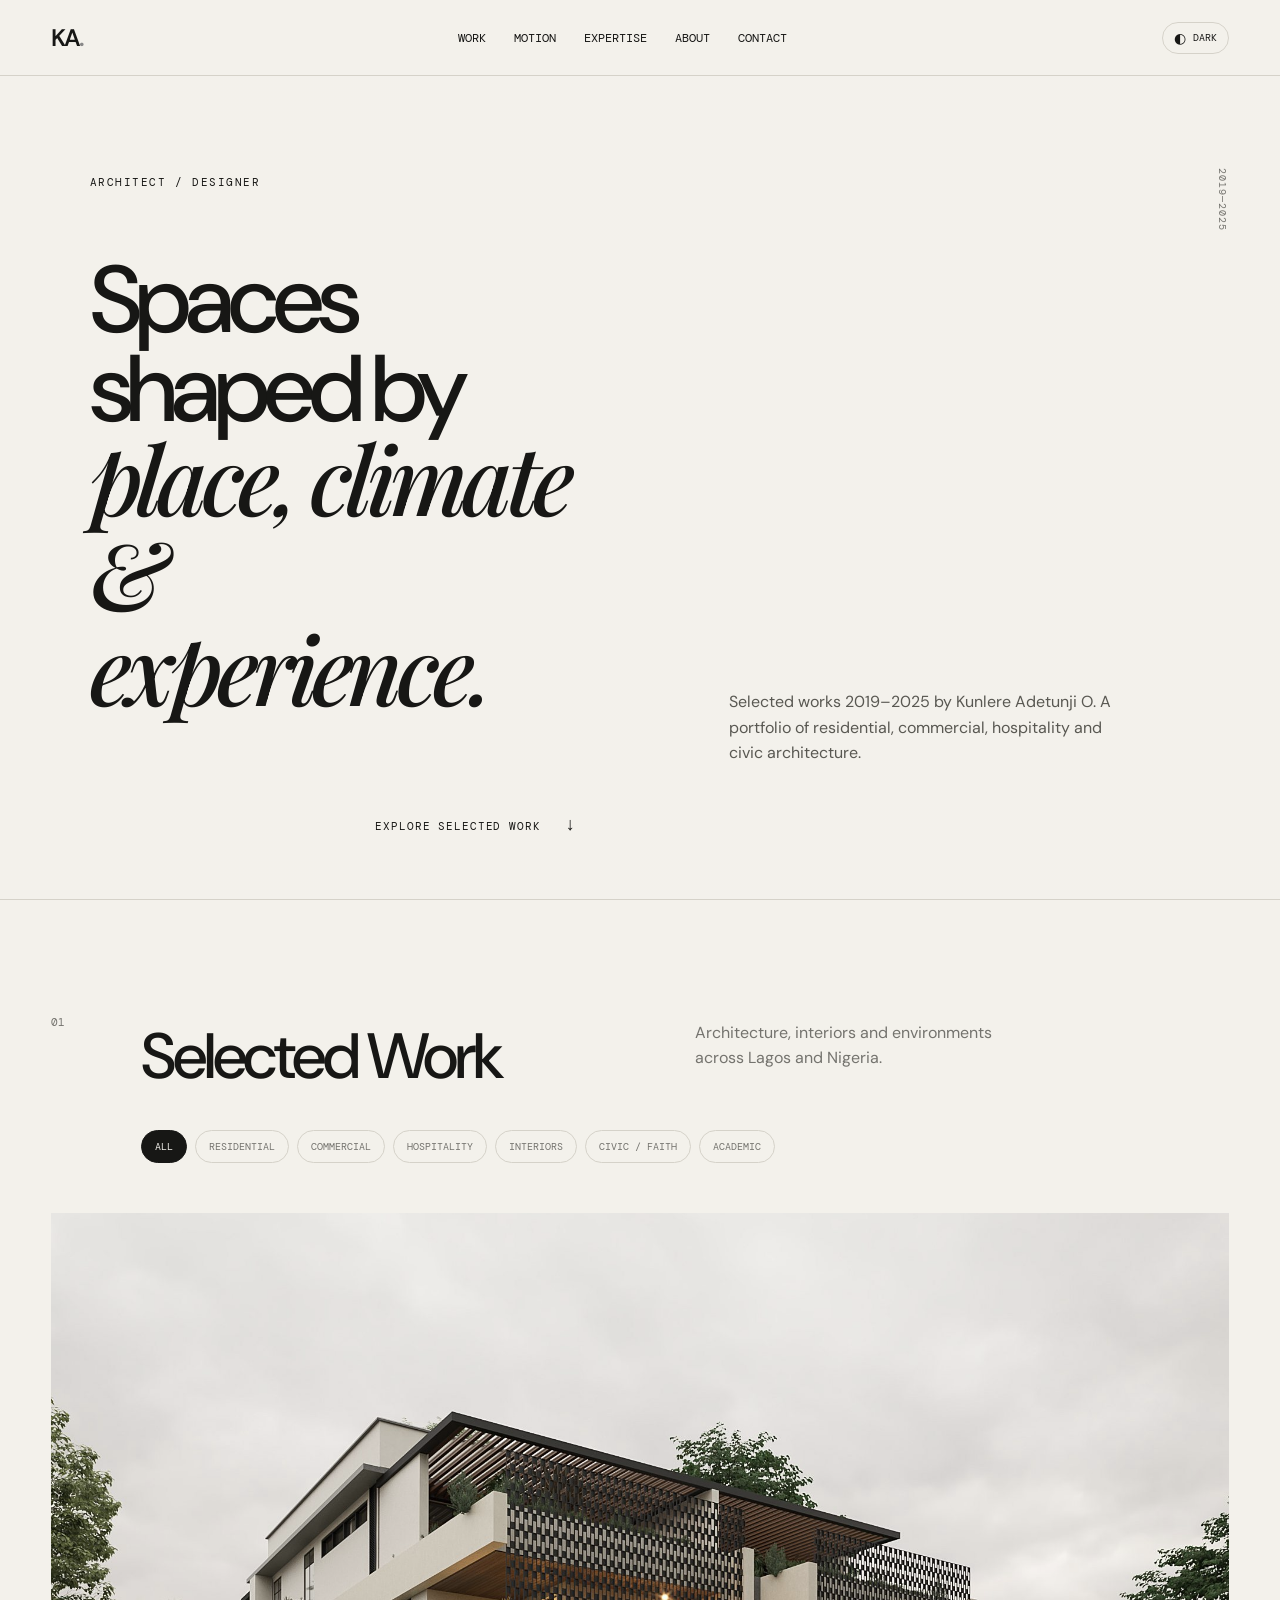
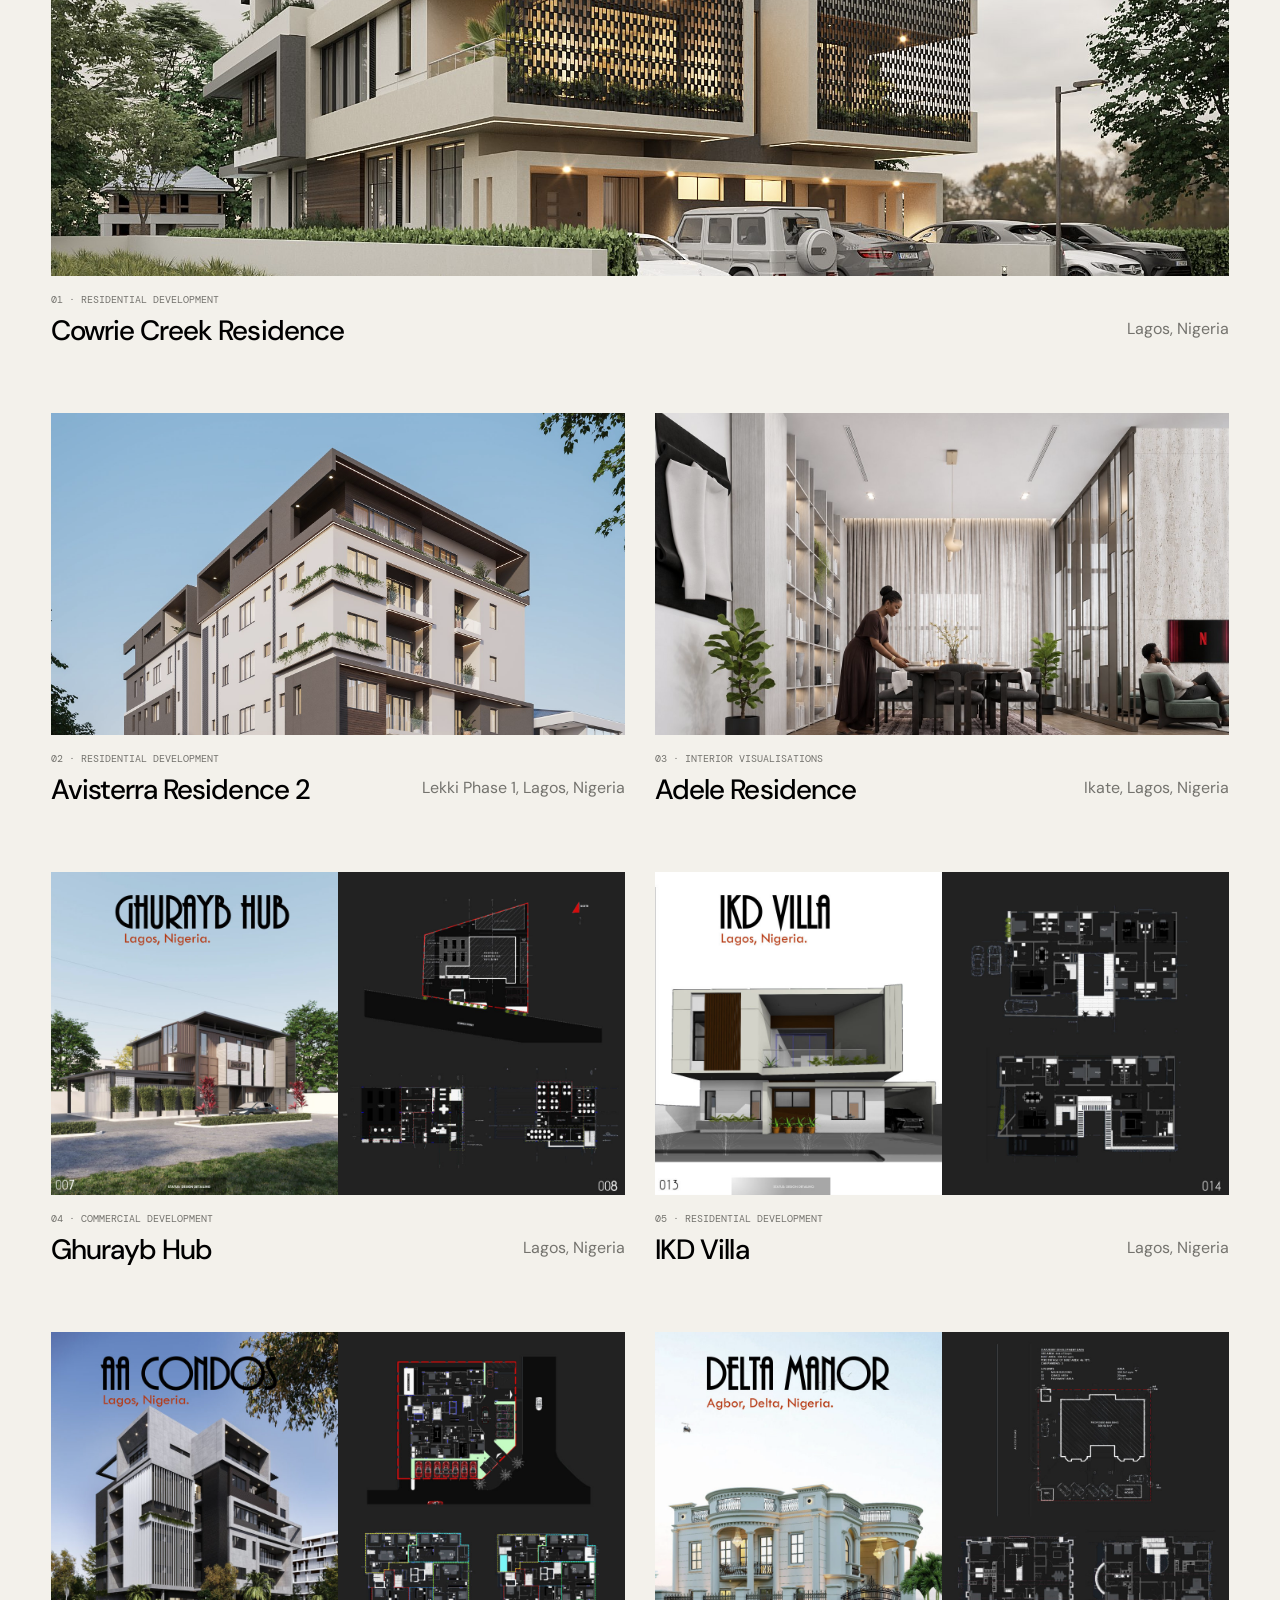
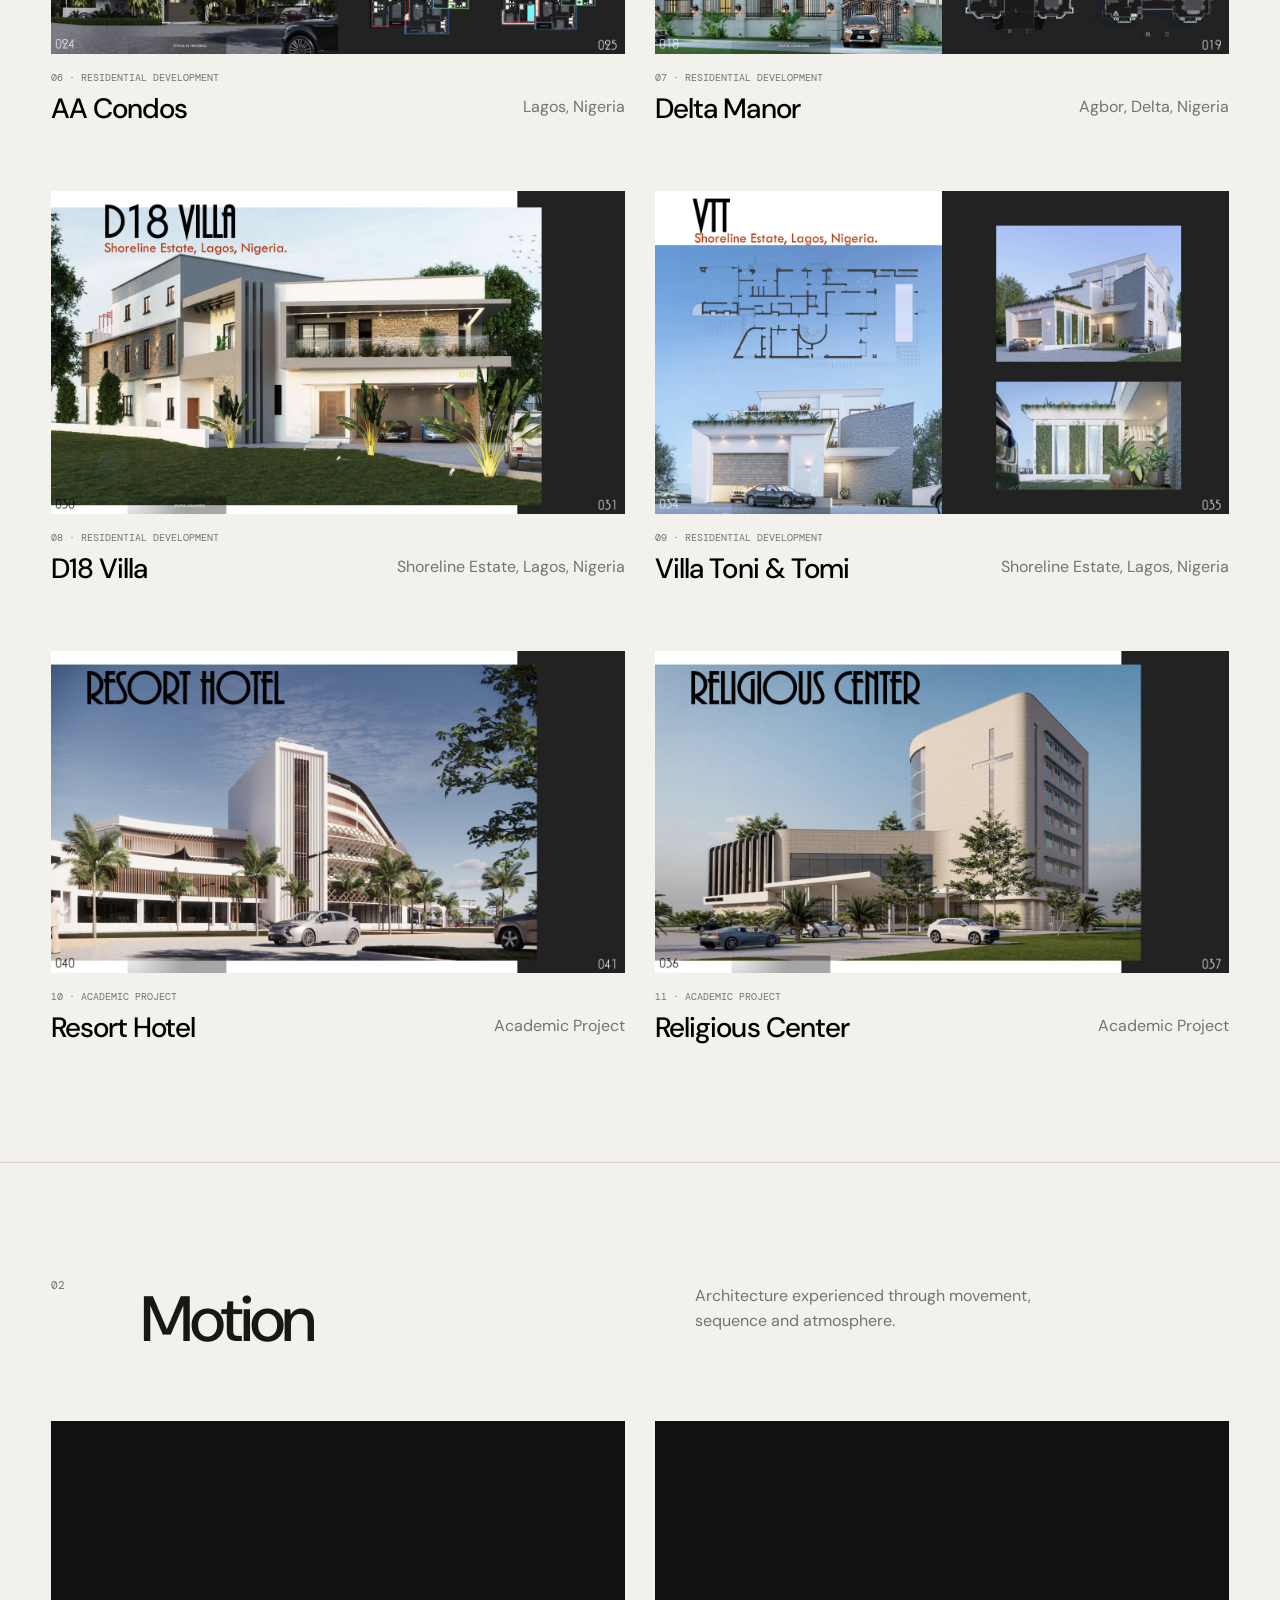
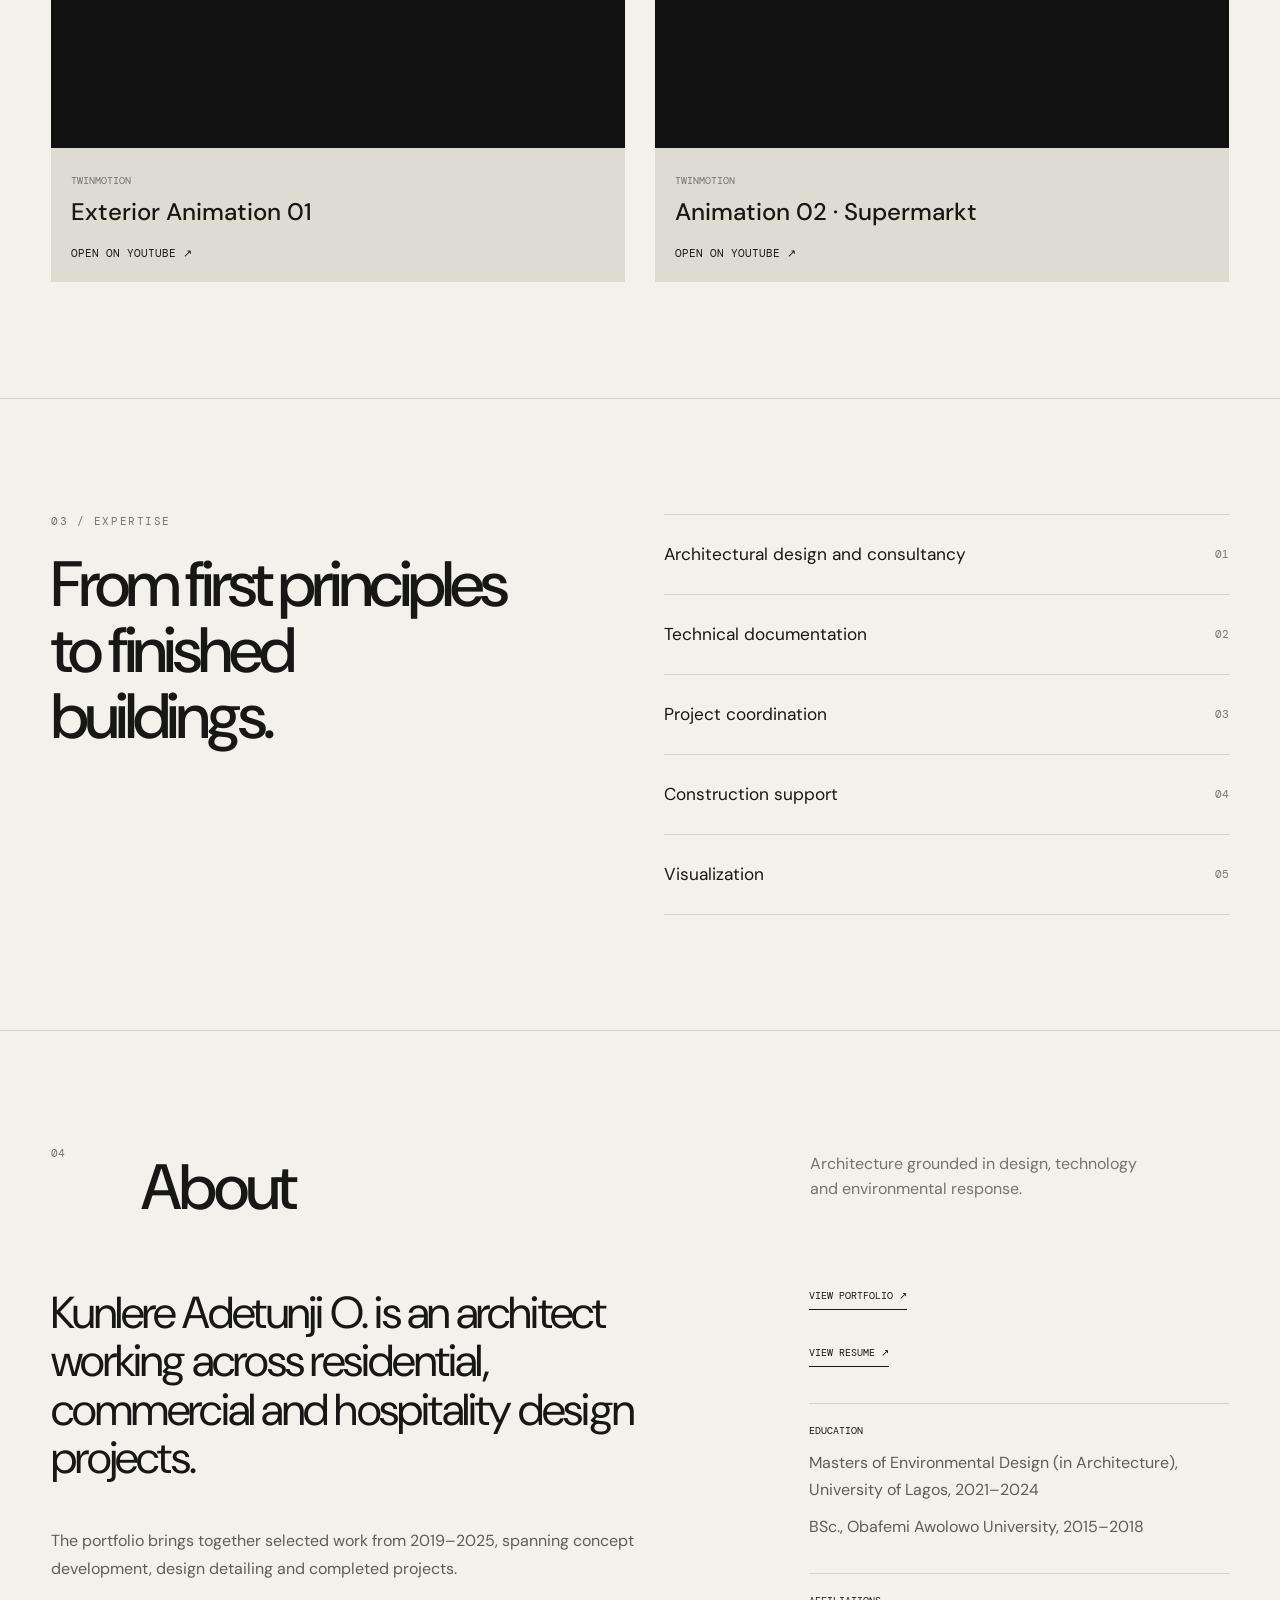
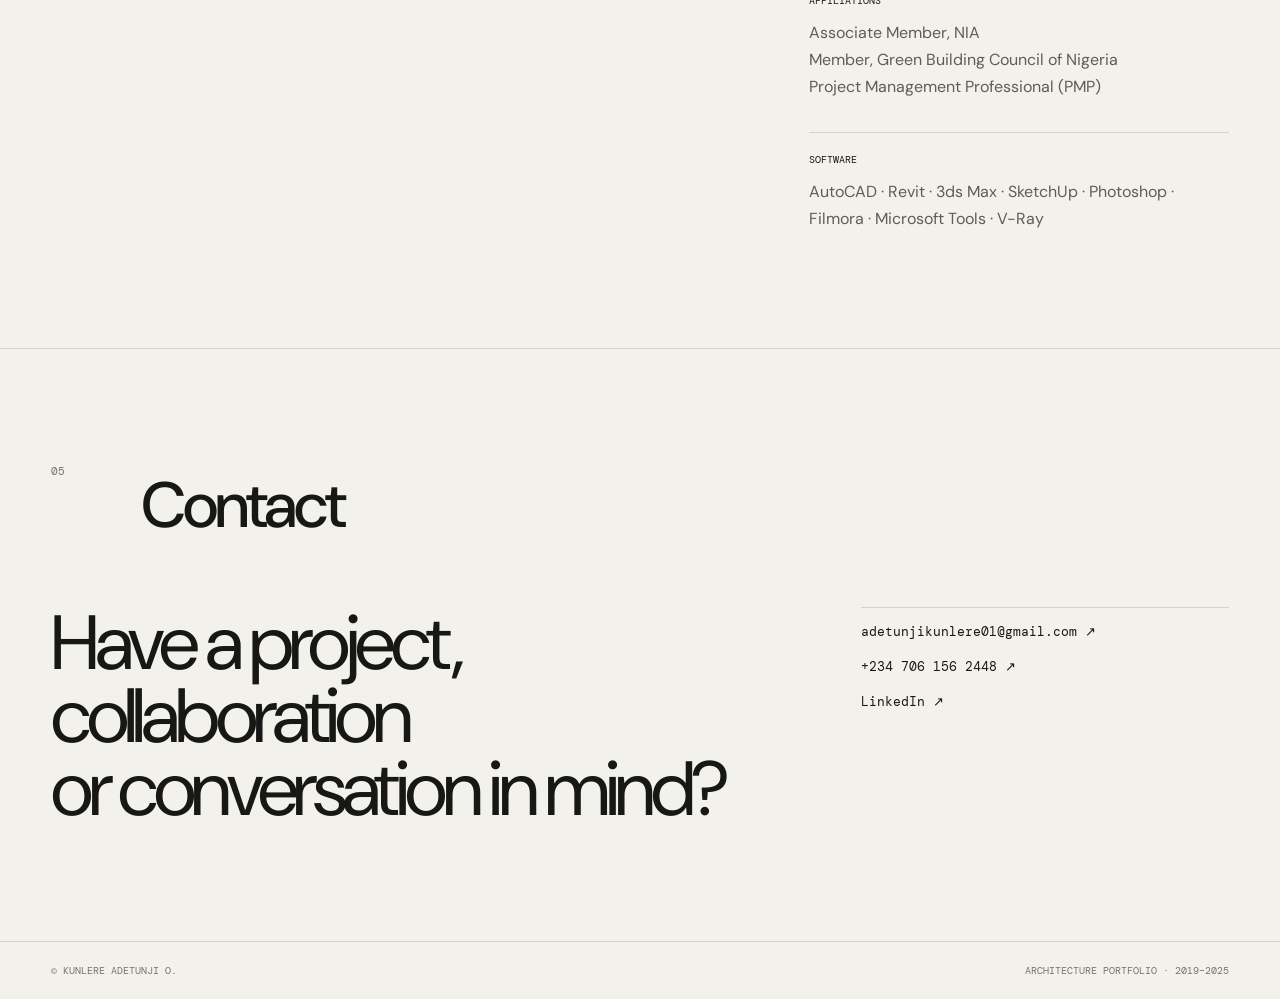
==== commit fe33e3f8: "Improve homepage loading and defer noncritical image decoding" ====
--- a/index.html
+++ b/index.html
@@ -12,6 +12,9 @@
 <meta property="og:image" content="assets/page-4.jpg">
 <meta name="twitter:card" content="summary_large_image">
 <link rel="icon" type="image/svg+xml" href="assets/favicon.svg">
+<link rel="preconnect" href="https://fonts.googleapis.com">
+<link rel="preconnect" href="https://fonts.gstatic.com" crossorigin>
+<link rel="stylesheet" href="https://fonts.googleapis.com/css2?family=DM+Mono:wght@400;500&family=DM+Sans:wght@400;500;600&family=Playfair+Display:ital,wght@0,500;1,500&display=swap">
 <link rel="stylesheet" href="styles.css">
 </head>
 <body>
@@ -28,9 +31,7 @@
 <main id="top">
 <section class="hero">
   <div class="hero-visuals" aria-hidden="true">
-    <img class="hero-visual hero-visual-one" src="assets/cowrie-creek/cowrie-creek-01.jpg" alt="">
-    <img class="hero-visual hero-visual-two" src="assets/avisterra-residence-2/avisterra-03.jpg" alt="">
-    <img class="hero-visual hero-visual-three" src="assets/adele-residence/dining-neutral.jpg" alt="">
+    <img class="hero-visual" src="assets/cowrie-creek/cowrie-creek-01.jpg" alt="" fetchpriority="high" decoding="async">
     <div class="hero-visual-shade"></div>
   </div>
   <div class="hero-kicker">ARCHITECT / DESIGNER</div>
@@ -312,7 +313,7 @@
   grid.innerHTML = visible.map((p,i)=>`
     <article class="project-card ${i===0 && filter==='All'?'featured':''}" data-id="${p.id}">
       <button class="project-button">
-        <img src="assets/${p.hero}" alt="${escapeHTML(p.title)}" loading="lazy">
+        <img src="assets/${p.hero}" alt="${escapeHTML(p.title)}" loading="lazy" decoding="async">
         <div class="project-overlay"><span>${String(projects.indexOf(p)+1).padStart(2,'0')} · ${p.status==='Academic'?'Academic Project':p.type}</span><h3>${escapeHTML(p.title)}</h3><p>${escapeHTML(p.location)}</p></div>
       </button>
     </article>`).join('');
@@ -331,7 +332,7 @@
       <div><span class="eyebrow">${p.type} · ${p.year}</span><h2>${p.title}</h2><p>${p.location} · ${p.status}</p></div>
       <div class="detail-text"><p class="lead">${p.intro}</p><p>${p.body}</p></div>
     </div>
-    <div class="detail-gallery">${p.pages.map((img,i)=>`<img src="assets/${img}" alt="${p.title} — image ${i+1}" loading="${i?'lazy':'eager'}">`).join('')}</div>
+    <div class="detail-gallery">${p.pages.map((img,i)=>`<img src="assets/${img}" alt="${p.title} — image ${i+1}" loading="${i?'lazy':'eager'}" decoding="async">`).join('')}</div>
   `;
   modal.classList.add('open'); modal.setAttribute('aria-hidden','false'); document.body.classList.add('locked');
   if(updateUrl && location.hash !== `#work/${p.id}`) history.pushState({project:p.id},'',`#work/${p.id}`);
--- a/styles.css
+++ b/styles.css
@@ -66,3 +66,18 @@
 /* About section — align the descriptor with the right-hand content column */
 .about-section .section-head p{margin-left:clamp(0px,9vw,155px)}
 @media(max-width:800px){.about-section .section-head p{margin-left:0}}
+
+/* Homepage integrated project imagery — quiet crossfade behind the hero typography */
+.hero{isolation:isolate;overflow:hidden}
+.hero-visuals{position:absolute;inset:0;z-index:-1;pointer-events:none;overflow:hidden}
+.hero-visual{position:absolute;inset:7% 5% 8% 8%;width:87%;height:85%;object-fit:cover;object-position:center 48%;opacity:0;filter:saturate(.68) contrast(.94);animation:hero-image-cycle 18s ease-in-out infinite}
+.hero-visual-one{animation-delay:0s}
+.hero-visual-two{animation-delay:6s}
+.hero-visual-three{animation-delay:12s}
+.hero-visual-shade{position:absolute;inset:0;background:linear-gradient(90deg,rgba(21,21,20,.92) 0%,rgba(21,21,20,.68) 35%,rgba(21,21,20,.38) 70%,rgba(21,21,20,.72) 100%),linear-gradient(0deg,rgba(21,21,20,.62),transparent 42%,rgba(21,21,20,.28))}
+@keyframes hero-image-cycle{0%,5%{opacity:.30}30%,38%{opacity:.30}43%,100%{opacity:0}}
+html:not([data-theme="dark"]) .hero-visual-shade{background:linear-gradient(90deg,rgba(243,241,235,.94) 0%,rgba(243,241,235,.72) 36%,rgba(243,241,235,.42) 72%,rgba(243,241,235,.78) 100%),linear-gradient(0deg,rgba(243,241,235,.56),transparent 42%,rgba(243,241,235,.3))}
+html:not([data-theme="dark"]) .hero-visual{opacity:0;filter:saturate(.58) contrast(.9)}
+html:not([data-theme="dark"]) .hero-visual-shade{background-color:rgba(243,241,235,.08)}
+@media(prefers-reduced-motion:reduce){.hero-visual{animation:none;opacity:.22}.hero-visual-two,.hero-visual-three{display:none}}
+@media(max-width:800px){.hero-visual{inset:12% 0 14% 0;width:100%;height:74%;object-position:center}.hero-visual-shade{background:linear-gradient(90deg,rgba(21,21,20,.78),rgba(21,21,20,.48)),linear-gradient(0deg,rgba(21,21,20,.72),transparent 55%)}html:not([data-theme="dark"]) .hero-visual-shade{background:linear-gradient(90deg,rgba(243,241,235,.82),rgba(243,241,235,.52)),linear-gradient(0deg,rgba(243,241,235,.68),transparent 55%)}}
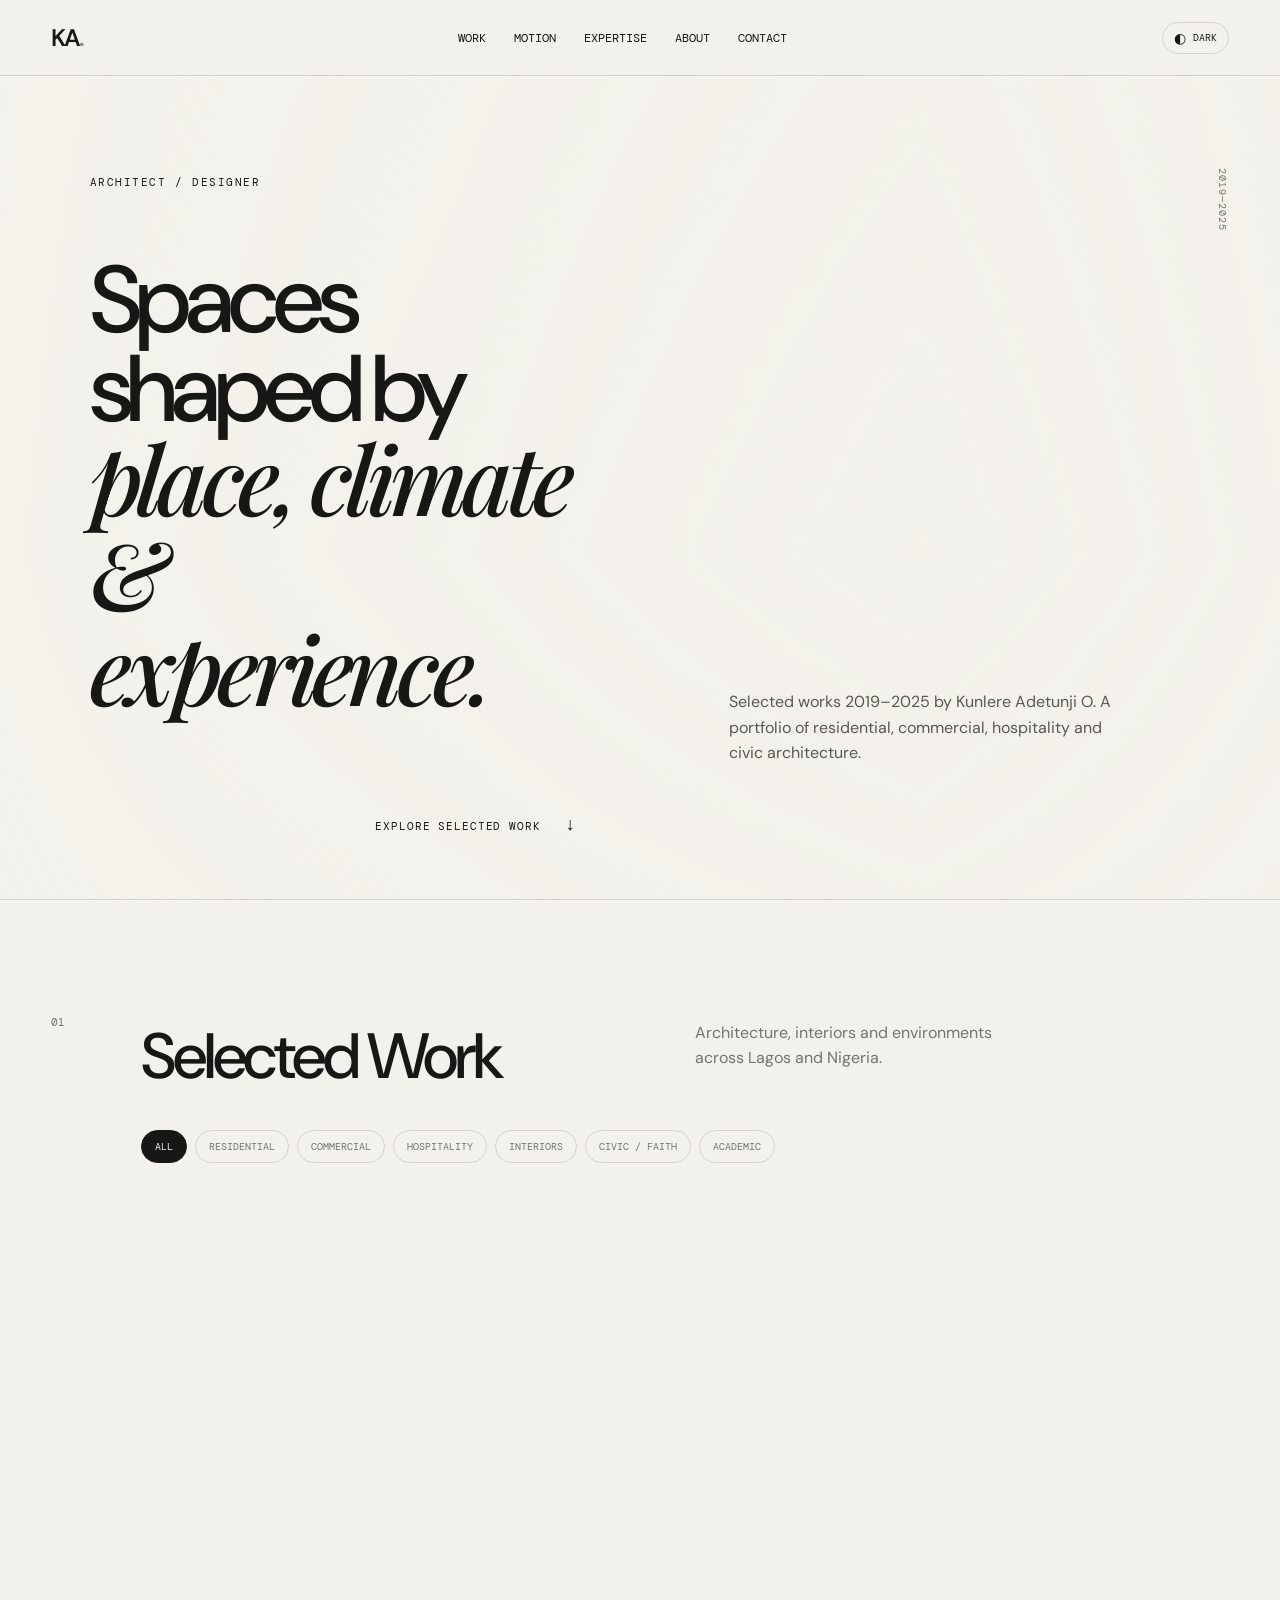
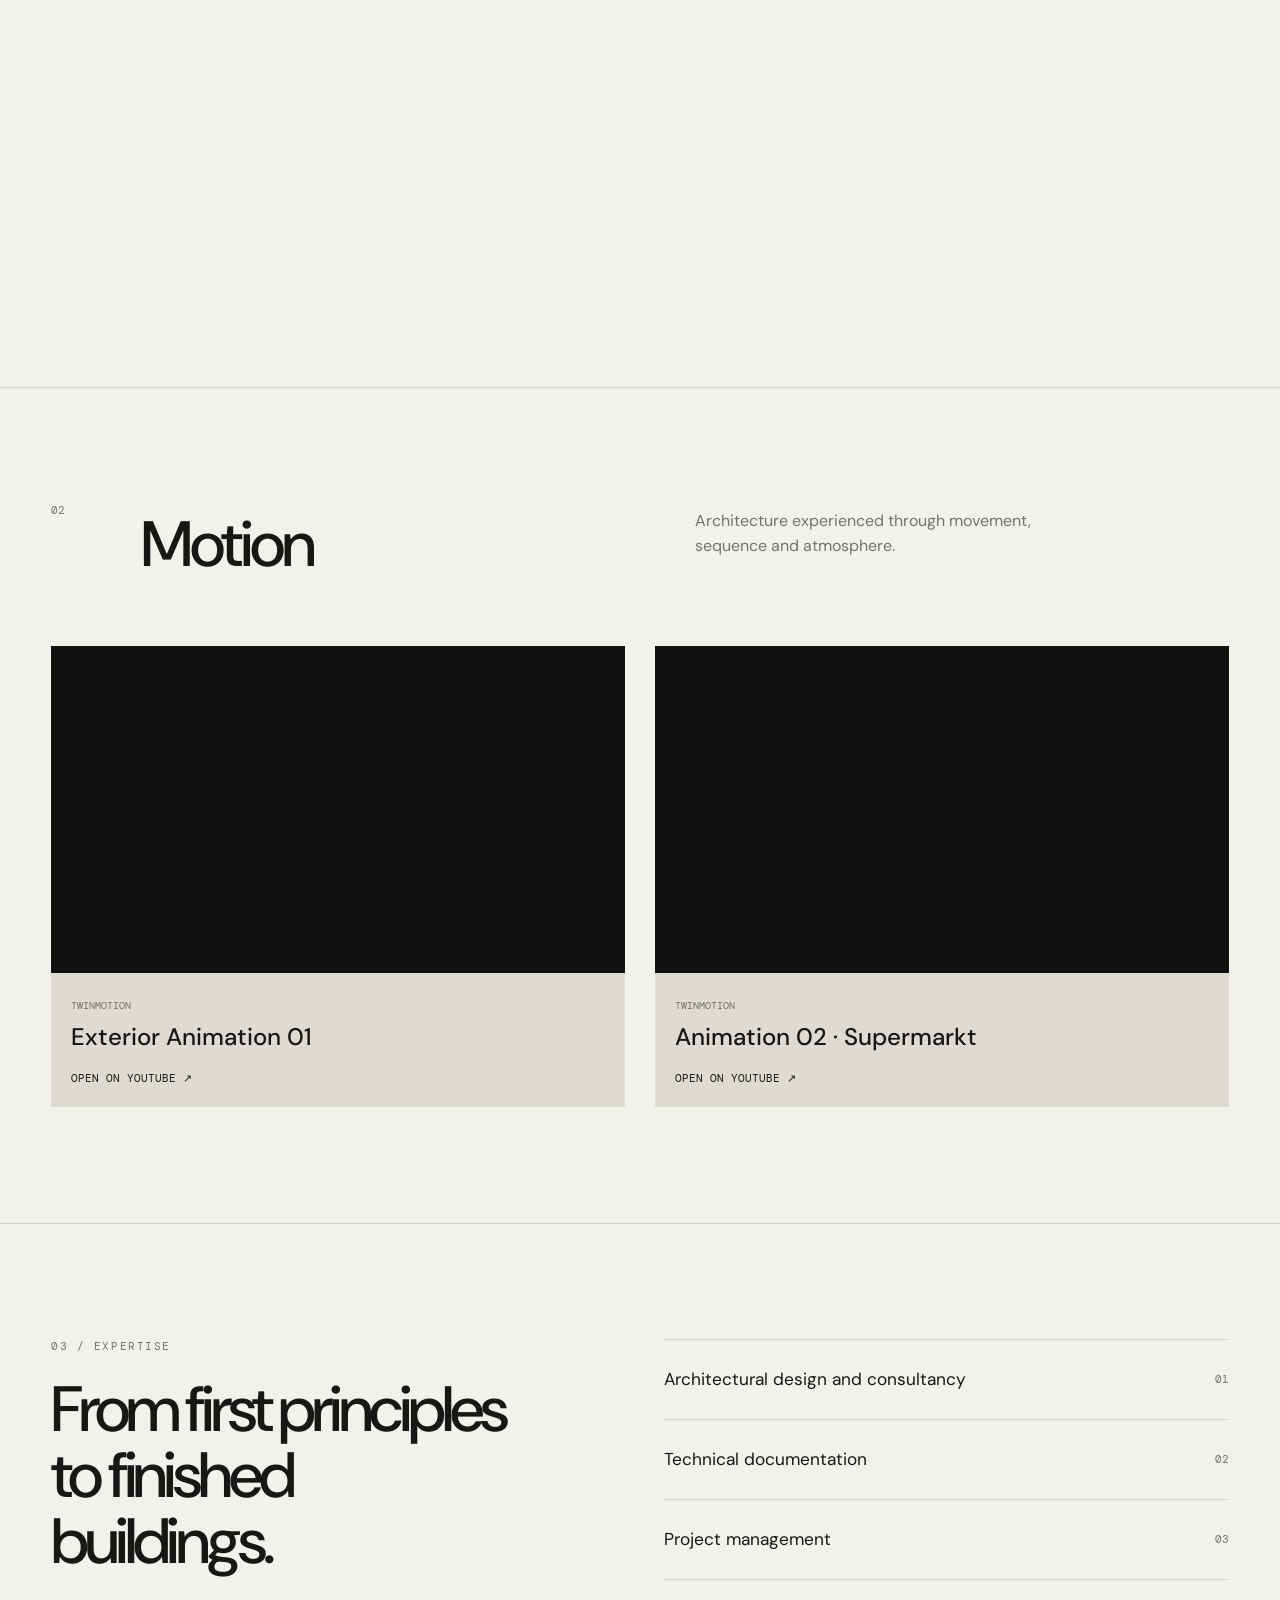
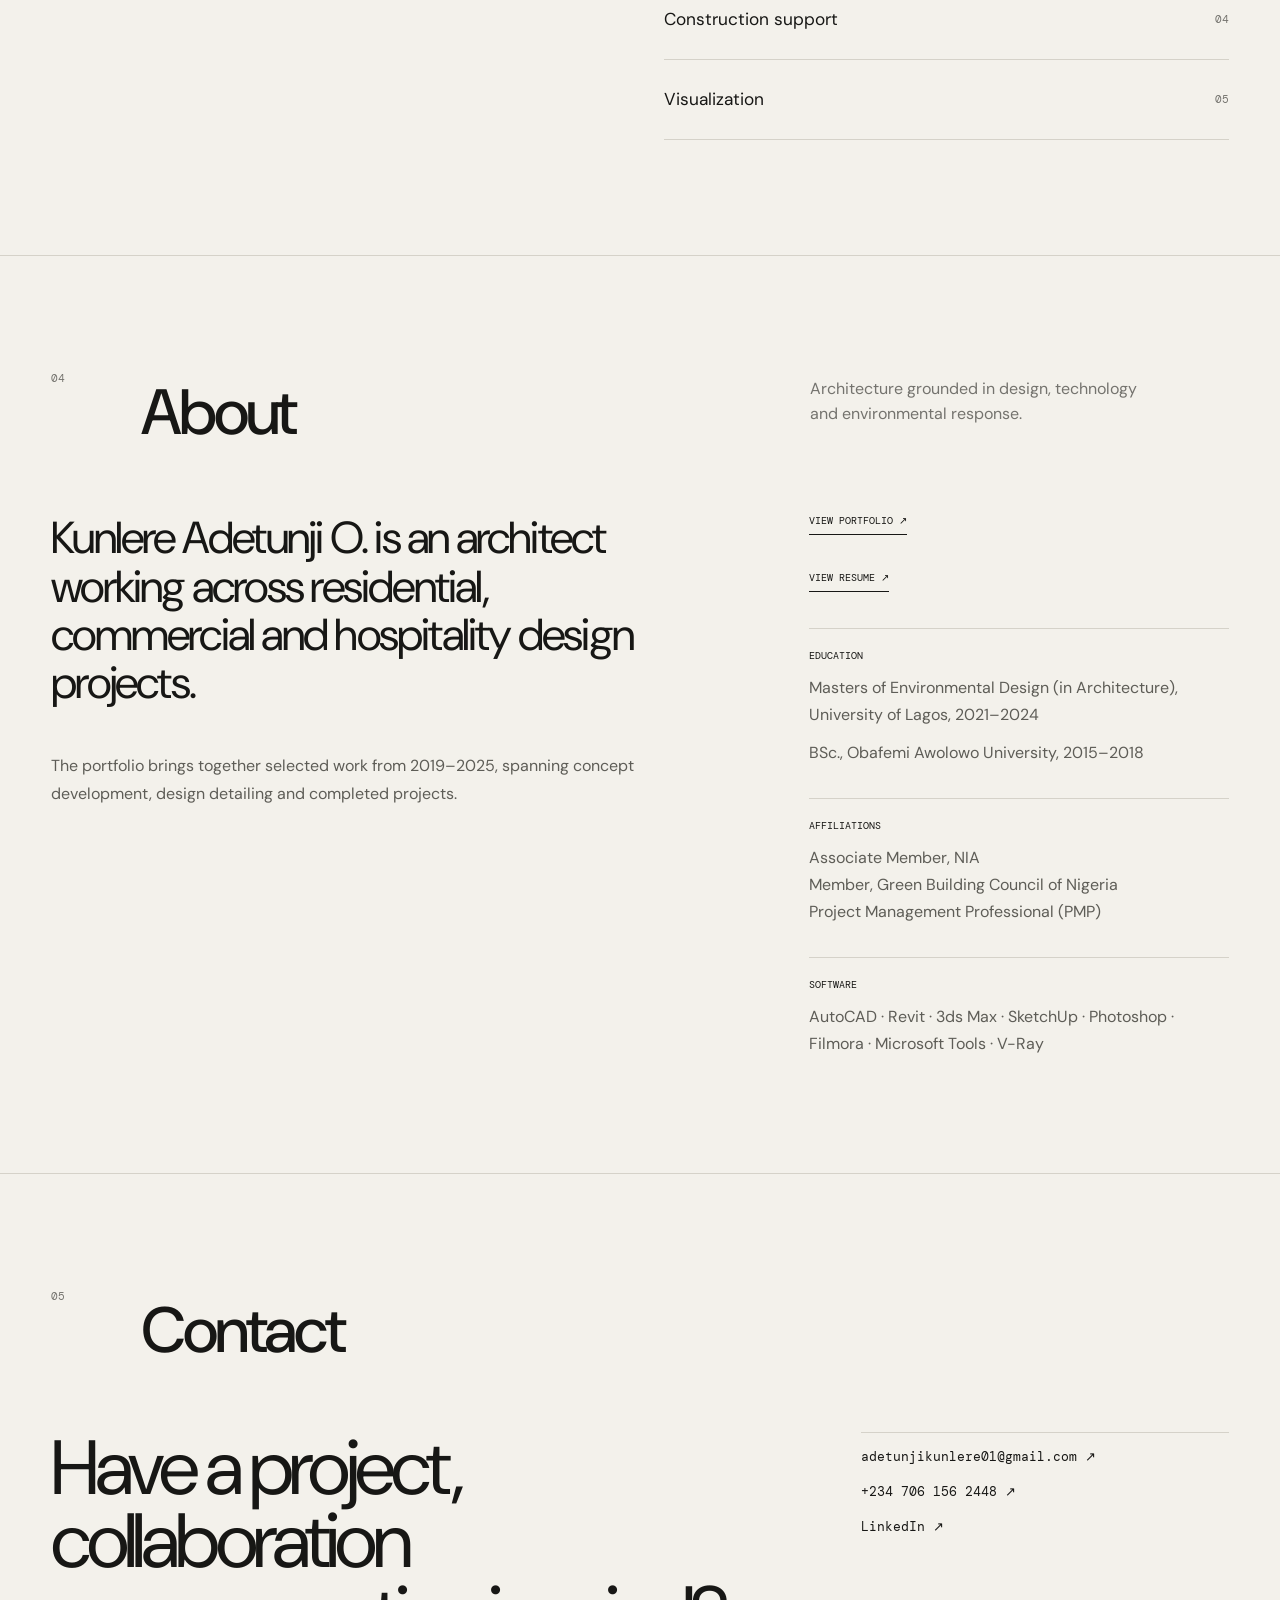
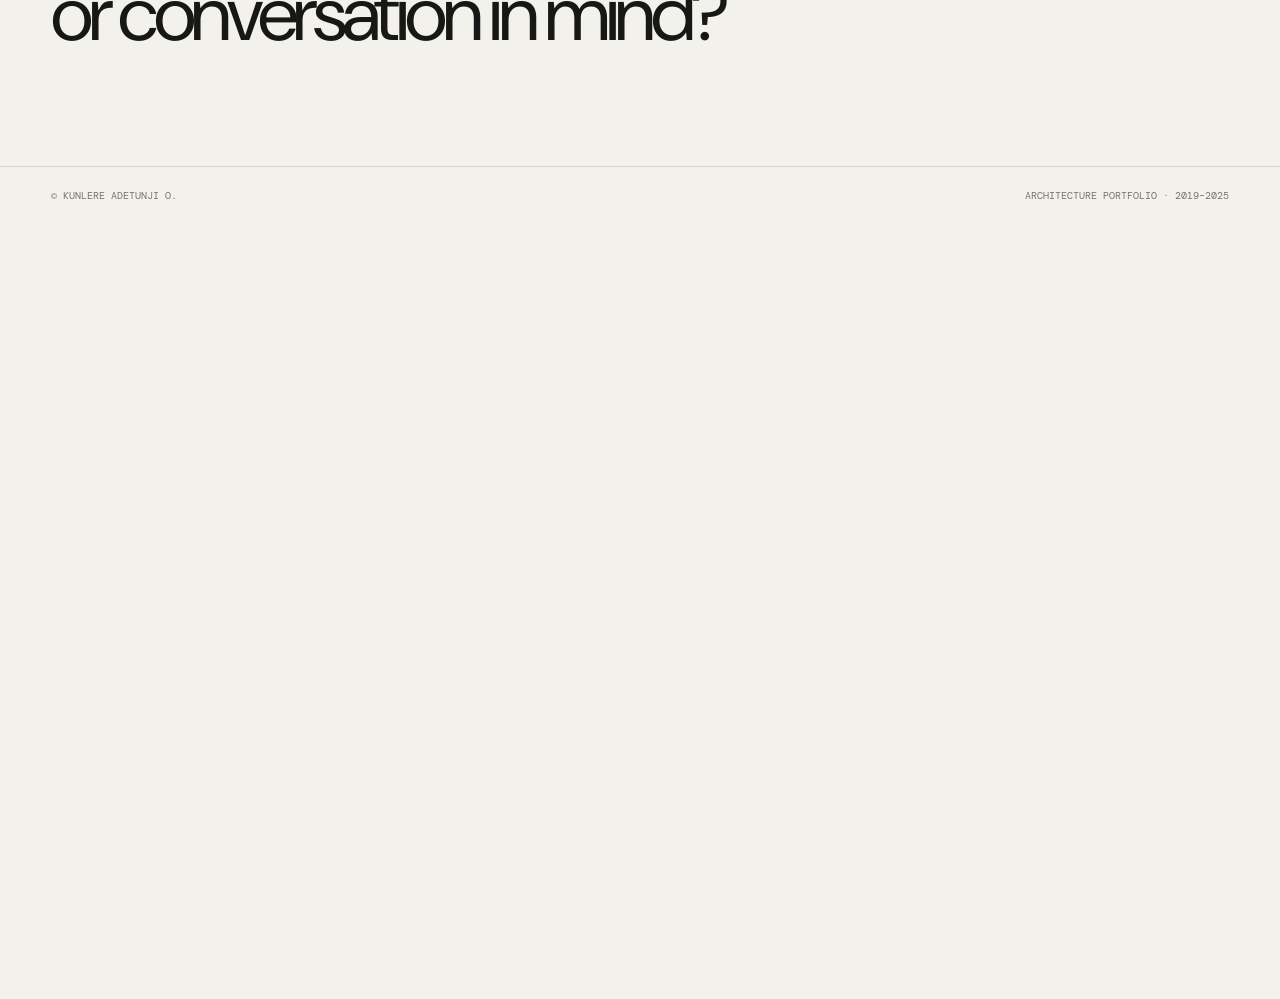
==== commit d48d4e13: "Rename Project coordination to Project management" ====
--- a/index.html
+++ b/index.html
@@ -77,7 +77,7 @@
     <ol class="capabilities-list">
       <li><span>Architectural design and consultancy</span><small>01</small></li>
       <li><span>Technical documentation</span><small>02</small></li>
-      <li><span>Project coordination</span><small>03</small></li>
+      <li><span>Project management</span><small>03</small></li>
       <li><span>Construction support</span><small>04</small></li>
       <li><span>Visualization</span><small>05</small></li>
     </ol>
--- a/styles.css
+++ b/styles.css
@@ -1,9 +1,8 @@
-@import url('https://fonts.googleapis.com/css2?family=DM+Mono:wght@400;500&family=DM+Sans:wght@400;500;600&family=Playfair+Display:ital,wght@0,500;1,500&display=swap');
 :root{--ink:#171715;--muted:#74736e;--paper:#f3f1eb;--line:#d5d2c9;--white:#faf9f5}
 *{box-sizing:border-box}html{scroll-behavior:smooth}body{margin:0;background:var(--paper);color:var(--ink);font-family:"DM Sans",Arial,sans-serif}body.locked{overflow:hidden}a{color:inherit;text-decoration:none}button{font:inherit}.site-header{height:76px;display:flex;align-items:center;justify-content:space-between;padding:0 4vw;border-bottom:1px solid var(--line);position:sticky;top:0;background:rgba(243,241,235,.9);backdrop-filter:blur(14px);z-index:20}.wordmark{font-weight:600;letter-spacing:-.08em;font-size:24px}.wordmark span{color:#888}nav{display:flex;gap:28px;font:12px "DM Mono",monospace;text-transform:uppercase}nav a:hover{opacity:.55}
 .hero{min-height:calc(100vh - 76px);padding:11vh 7vw 7vh;display:grid;grid-template-columns:1fr 1.2fr;grid-template-rows:auto 1fr auto;gap:30px;border-bottom:1px solid var(--line)}.hero-kicker{font:11px "DM Mono",monospace;letter-spacing:.14em;grid-column:1/-1}.hero h1{font-size:clamp(48px,7.4vw,118px);line-height:.94;letter-spacing:-.065em;font-weight:500;margin:4vh 0 0;max-width:950px}.hero h1 em{font-family:"Playfair Display",serif;font-weight:500}.hero-copy{align-self:end;justify-self:end;margin-right:4vw;max-width:410px;font-size:16px;line-height:1.6;color:#595852}.scroll-cue{align-self:end;justify-self:end;font:11px "DM Mono",monospace;text-transform:uppercase;letter-spacing:.08em}.scroll-cue span{margin-left:16px;font-size:18px}
 .section{padding:9vw 4vw;border-bottom:1px solid var(--line)}.section-head{display:grid;grid-template-columns:70px 1fr 1fr;gap:20px;align-items:start;margin-bottom:60px}.section-head>span{font:11px "DM Mono",monospace;color:var(--muted)}.section-head h2{margin:0;font-size:clamp(36px,5vw,72px);letter-spacing:-.05em;font-weight:500}.section-head p{margin:6px 0 0;color:var(--muted);max-width:340px;line-height:1.55}
-.project-grid{display:grid;grid-template-columns:repeat(2,1fr);gap:5vw 2.4vw}.project-card{position:relative;overflow:hidden}.project-card.featured{grid-column:1/-1}.project-button{padding:0;border:0;background:none;display:block;width:100%;text-align:left;cursor:pointer}.project-card img{display:block;width:100%;aspect-ratio:16/9;object-fit:cover;transition:transform .8s cubic-bezier(.2,.7,.2,1);filter:saturate(.82)}.project-card:hover img{transform:scale(1.025);filter:saturate(1)}.project-overlay{padding:17px 0 0;display:grid;grid-template-columns:1fr 1fr;gap:6px}.project-overlay span{font:10px "DM Mono",monospace;color:var(--muted);text-transform:uppercase;grid-column:1/-1}.project-overlay h3{font-size:28px;font-weight:500;letter-spacing:-.035em;margin:0}.project-overlay p{margin:6px 0 0;color:var(--muted);text-align:right}
+.project-grid{display:grid;grid-template-columns:repeat(2,1fr);gap:5vw 2.4vw}.project-card{position:relative;overflow:hidden;content-visibility:auto;contain-intrinsic-size:560px}.project-card.featured{grid-column:1/-1}.project-button{padding:0;border:0;background:none;display:block;width:100%;text-align:left;cursor:pointer}.project-card img{display:block;width:100%;aspect-ratio:16/9;object-fit:cover;transition:transform .8s cubic-bezier(.2,.7,.2,1);filter:saturate(.82)}.project-card:hover img{transform:scale(1.025);filter:saturate(1)}.project-overlay{padding:17px 0 0;display:grid;grid-template-columns:1fr 1fr;gap:6px}.project-overlay span{font:10px "DM Mono",monospace;color:var(--muted);text-transform:uppercase;grid-column:1/-1}.project-overlay h3{font-size:28px;font-weight:500;letter-spacing:-.035em;margin:0}.project-overlay p{margin:6px 0 0;color:var(--muted);text-align:right}
 .motion-grid{display:grid;grid-template-columns:1fr 1fr;gap:2.4vw}.motion-card{background:#dedbd2}.video-wrap{aspect-ratio:16/9;background:#111}.video-wrap iframe{width:100%;height:100%;border:0}.motion-meta{padding:20px}.motion-meta span{font:10px "DM Mono",monospace;color:var(--muted)}.motion-meta h3{margin:7px 0 14px;font-size:24px;font-weight:500}.motion-meta a{font:11px "DM Mono",monospace;text-transform:uppercase}
 .about-grid{display:grid;grid-template-columns:1.2fr .8fr;gap:10vw}.about-grid p{line-height:1.7;color:#5e5d57}.about-grid .large{font-size:clamp(28px,3.5vw,54px);line-height:1.08;color:var(--ink);letter-spacing:-.04em;margin-top:0}.facts{display:grid;gap:32px}.facts div{border-top:1px solid var(--line);padding-top:14px}.facts b{font:10px "DM Mono",monospace;text-transform:uppercase}.facts p{margin:10px 0 0}
 .contact-inner{display:grid;grid-template-columns:1.3fr .7fr;gap:10vw}.contact-title{font-size:clamp(42px,6vw,90px);line-height:.95;letter-spacing:-.06em;margin:0}.contact-links{display:flex;flex-direction:column;gap:18px;font:13px "DM Mono",monospace;border-top:1px solid var(--line);padding-top:15px}.contact-links a:hover{text-decoration:underline}
@@ -70,14 +69,15 @@
 /* Homepage integrated project imagery — quiet crossfade behind the hero typography */
 .hero{isolation:isolate;overflow:hidden}
 .hero-visuals{position:absolute;inset:0;z-index:-1;pointer-events:none;overflow:hidden}
-.hero-visual{position:absolute;inset:7% 5% 8% 8%;width:87%;height:85%;object-fit:cover;object-position:center 48%;opacity:0;filter:saturate(.68) contrast(.94);animation:hero-image-cycle 18s ease-in-out infinite}
-.hero-visual-one{animation-delay:0s}
-.hero-visual-two{animation-delay:6s}
-.hero-visual-three{animation-delay:12s}
+.hero-visual{position:absolute;inset:7% 5% 8% 8%;width:87%;height:85%;object-fit:cover;object-position:center 48%;opacity:.30;filter:saturate(.68) contrast(.94);transform:scale(1);animation:hero-image-drift 28s ease-in-out infinite alternate;will-change:transform}
 .hero-visual-shade{position:absolute;inset:0;background:linear-gradient(90deg,rgba(21,21,20,.92) 0%,rgba(21,21,20,.68) 35%,rgba(21,21,20,.38) 70%,rgba(21,21,20,.72) 100%),linear-gradient(0deg,rgba(21,21,20,.62),transparent 42%,rgba(21,21,20,.28))}
-@keyframes hero-image-cycle{0%,5%{opacity:.30}30%,38%{opacity:.30}43%,100%{opacity:0}}
+@keyframes hero-image-drift{from{transform:scale(1)}to{transform:scale(1.045)}}
 html:not([data-theme="dark"]) .hero-visual-shade{background:linear-gradient(90deg,rgba(243,241,235,.94) 0%,rgba(243,241,235,.72) 36%,rgba(243,241,235,.42) 72%,rgba(243,241,235,.78) 100%),linear-gradient(0deg,rgba(243,241,235,.56),transparent 42%,rgba(243,241,235,.3))}
 html:not([data-theme="dark"]) .hero-visual{opacity:0;filter:saturate(.58) contrast(.9)}
 html:not([data-theme="dark"]) .hero-visual-shade{background-color:rgba(243,241,235,.08)}
-@media(prefers-reduced-motion:reduce){.hero-visual{animation:none;opacity:.22}.hero-visual-two,.hero-visual-three{display:none}}
+@media(prefers-reduced-motion:reduce){.hero-visual{animation:none;transform:none;will-change:auto;opacity:.22}}
 @media(max-width:800px){.hero-visual{inset:12% 0 14% 0;width:100%;height:74%;object-position:center}.hero-visual-shade{background:linear-gradient(90deg,rgba(21,21,20,.78),rgba(21,21,20,.48)),linear-gradient(0deg,rgba(21,21,20,.72),transparent 55%)}html:not([data-theme="dark"]) .hero-visual-shade{background:linear-gradient(90deg,rgba(243,241,235,.82),rgba(243,241,235,.52)),linear-gradient(0deg,rgba(243,241,235,.68),transparent 55%)}}
+
+/* Performance refinements: defer offscreen rendering and avoid expensive hover filters */
+@media(hover:hover){.project-card img{transition:transform .45s ease,filter .45s ease}}
+@media(prefers-reduced-motion:reduce){.project-card img{transition:none}.project-card:hover img{transform:none}}
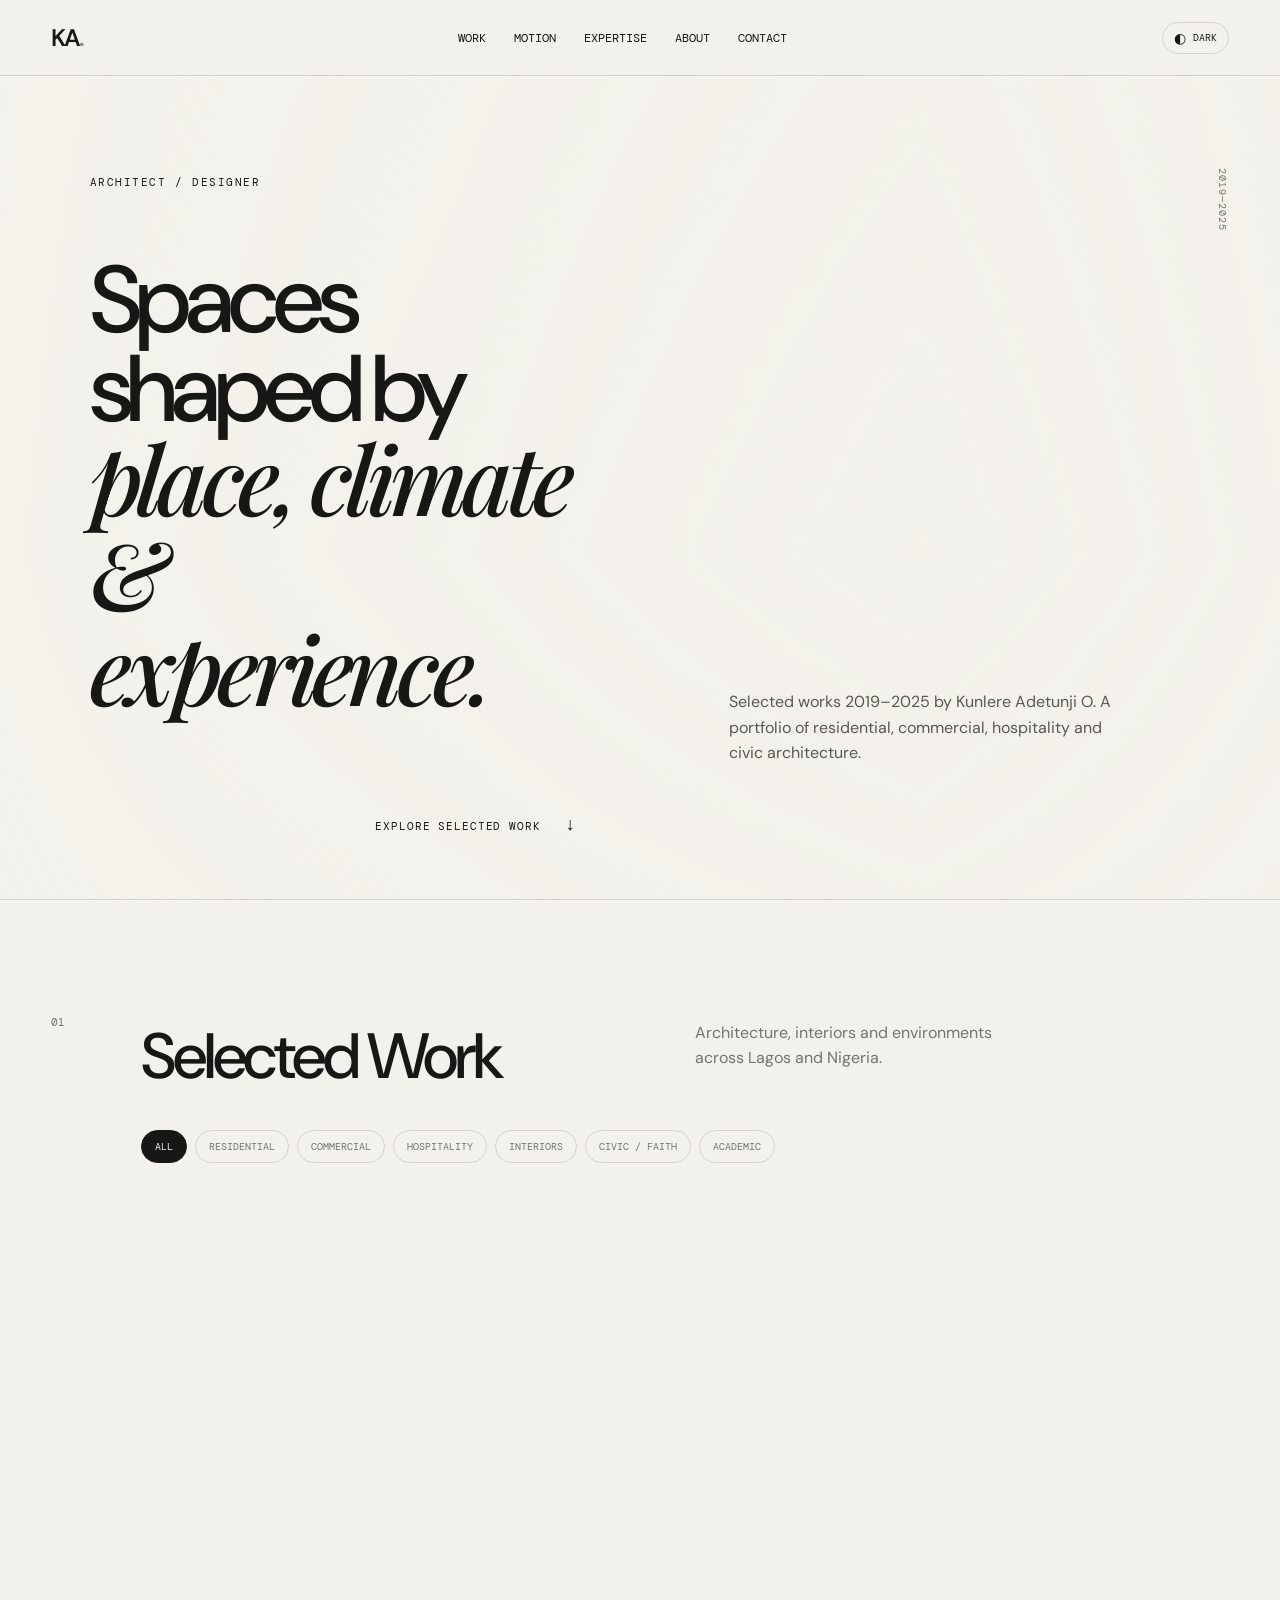
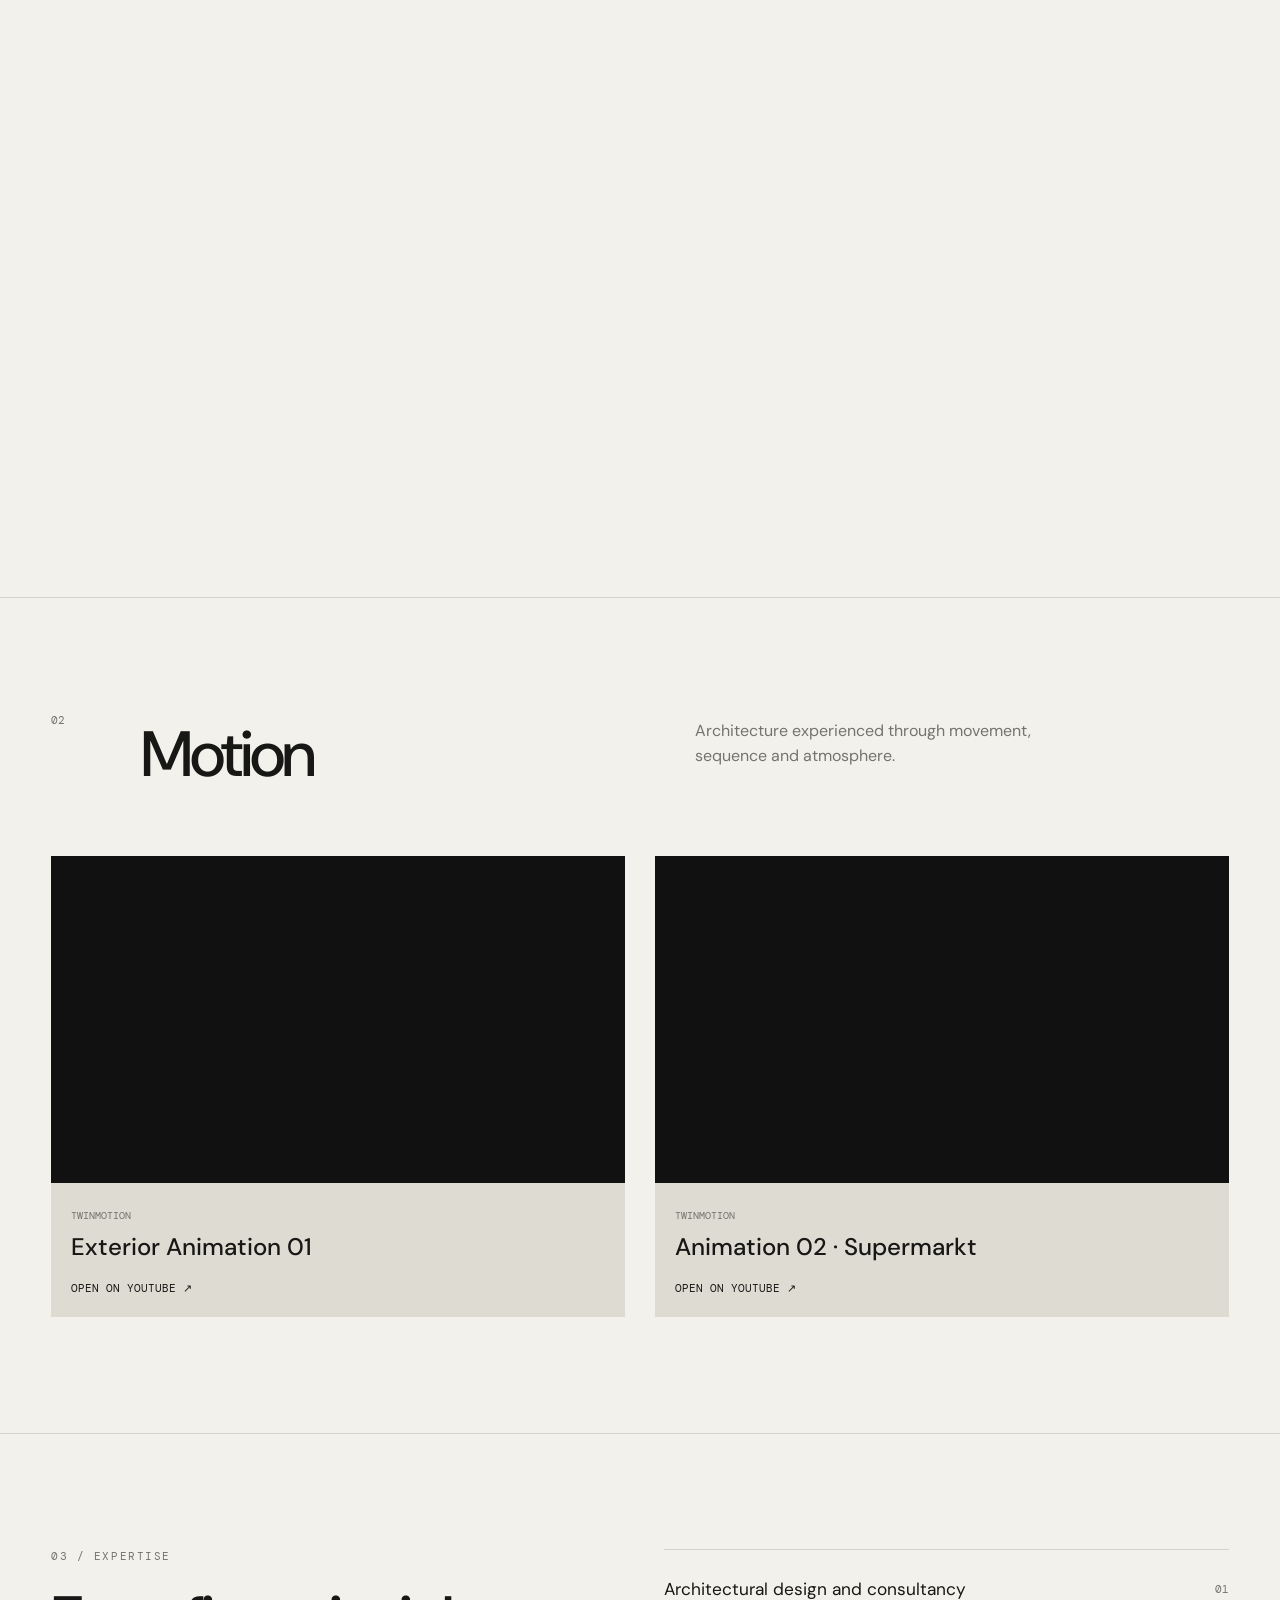
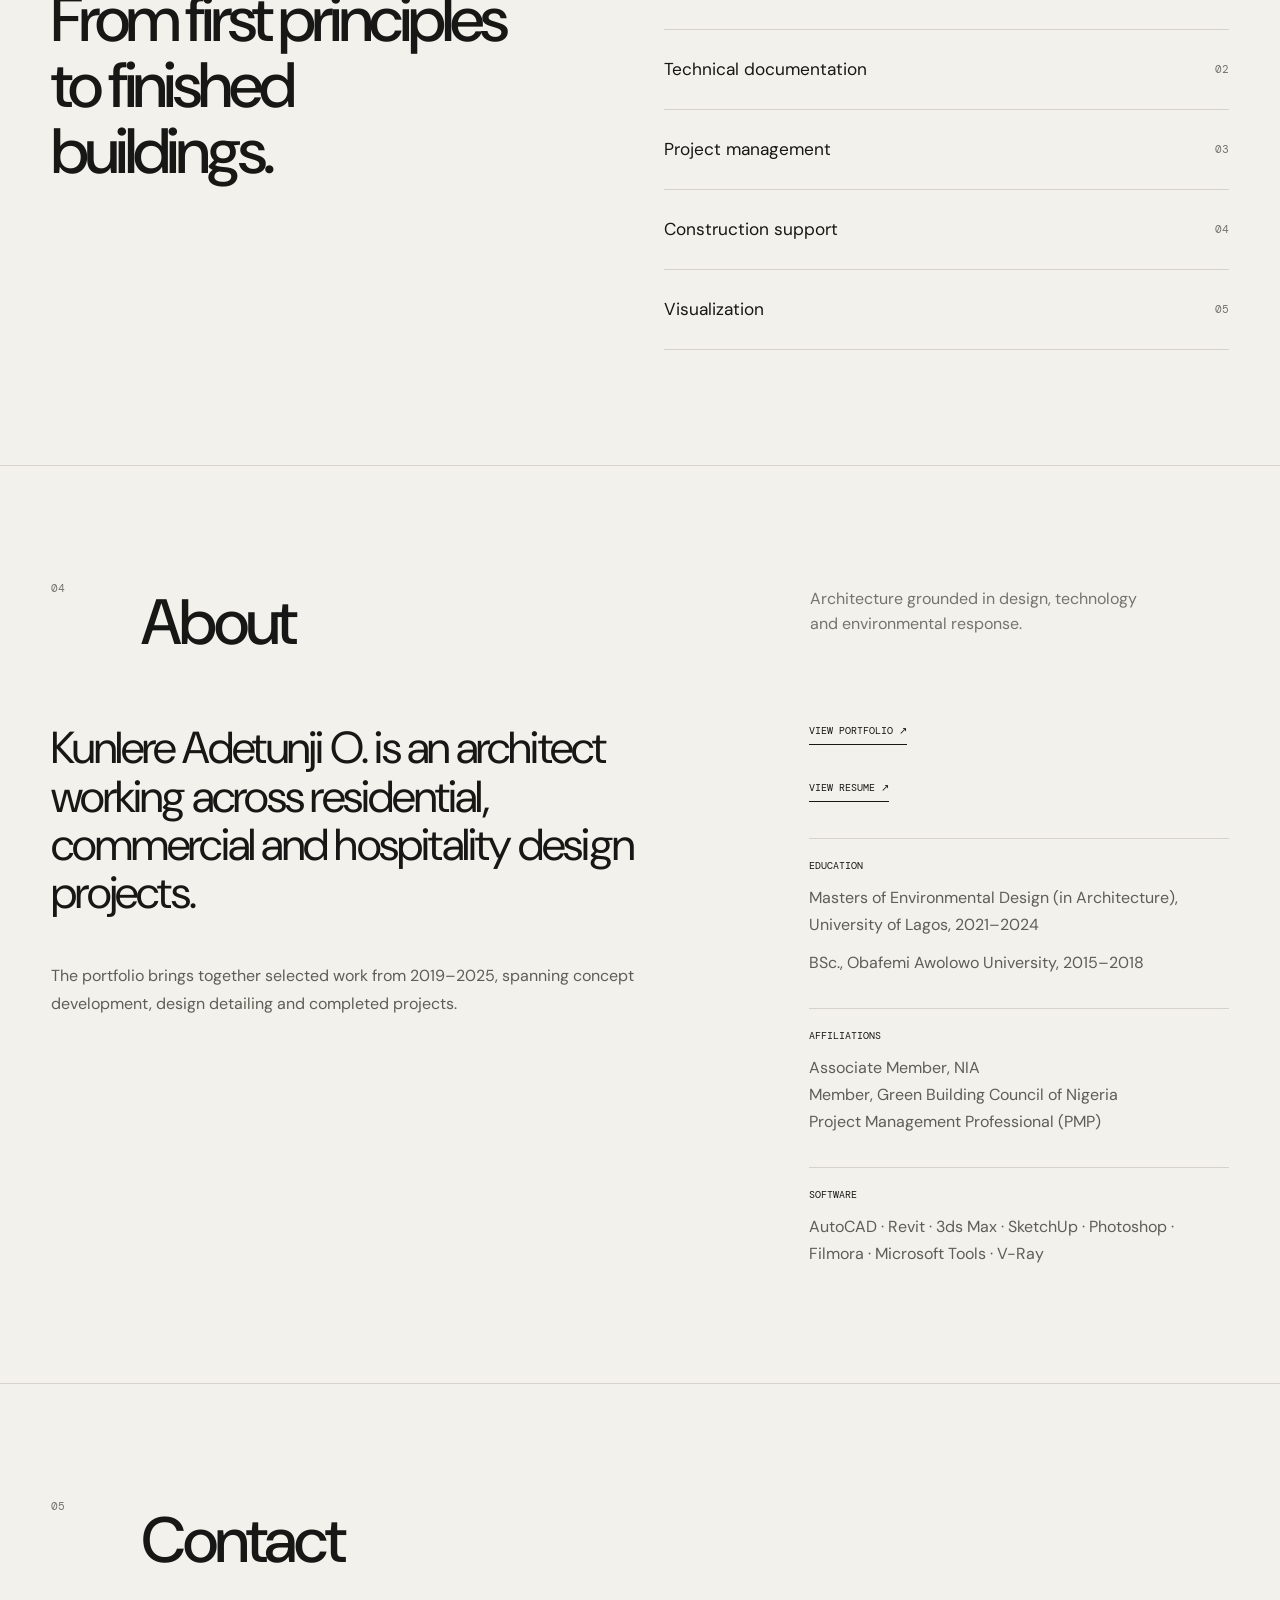
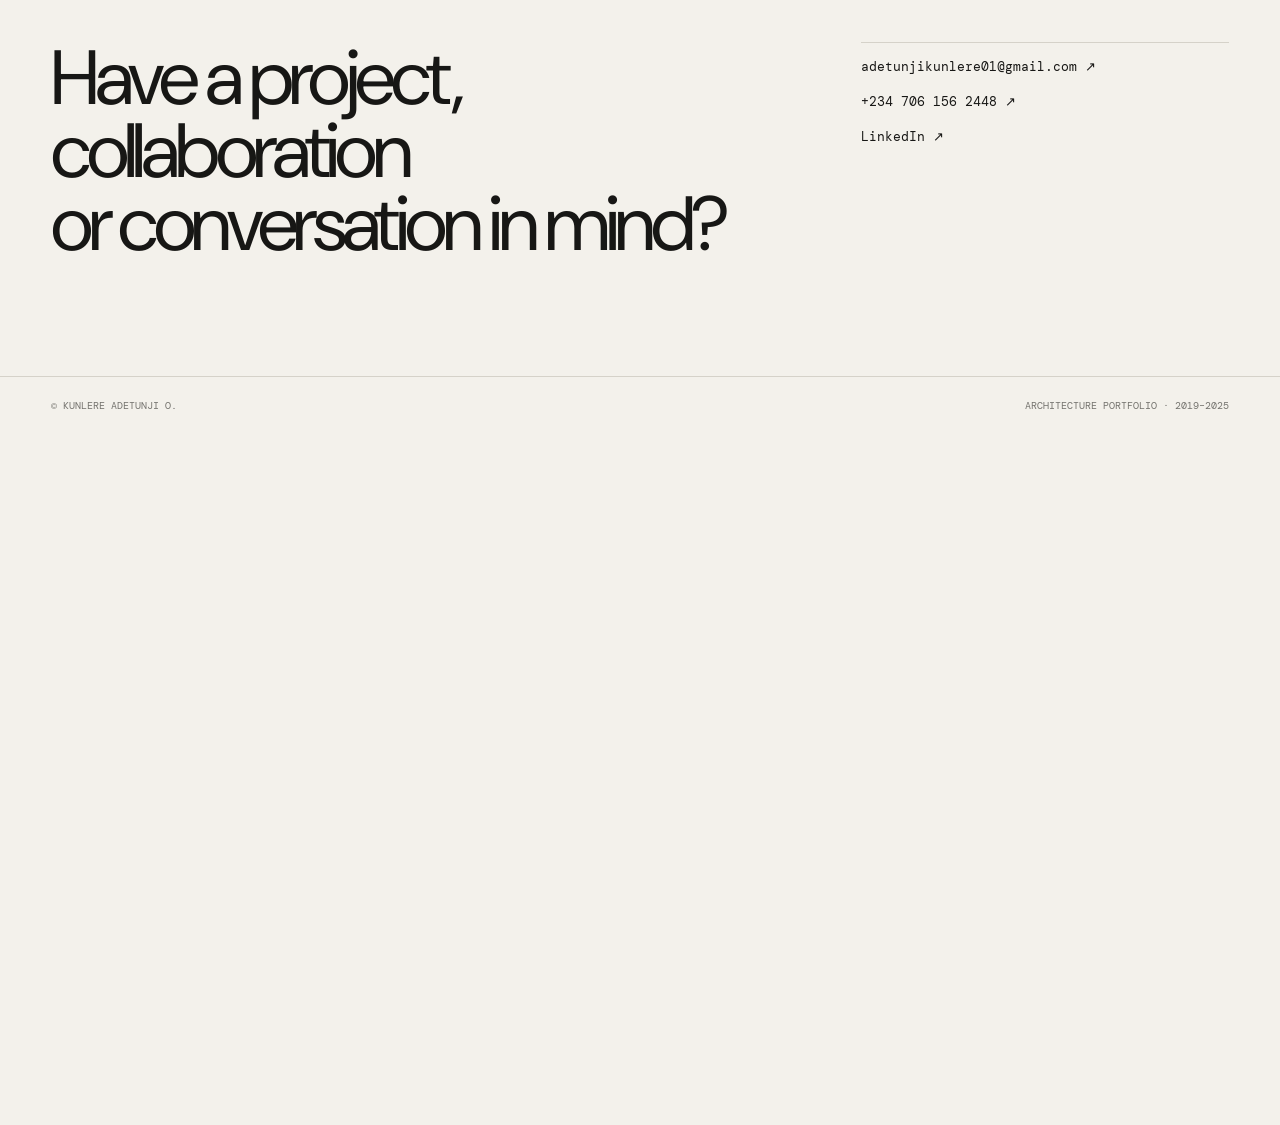
==== commit 1d954489: "Strengthen homepage metadata and add crawlable project links" ====
--- a/index.html
+++ b/index.html
@@ -3,19 +3,68 @@
 <head>
 <meta charset="utf-8">
 <meta name="viewport" content="width=device-width, initial-scale=1">
-<title>Kunlere Adetunji O. — Architecture Portfolio</title>
-<meta name="description" content="Selected architectural works by Kunlere Adetunji O., spanning residential, commercial and hospitality projects in Nigeria.">
+<title>Kunlere Adetunji | Associate Architect in Lagos, Nigeria</title>
+<meta name="description" content="Kunlere Adetunji is an Associate Architect based in Lagos, Nigeria, working across residential, commercial and hospitality architecture, design consultancy, project management and architectural visualisation.">
 <meta name="theme-color" content="#f3f1eb">
+<meta name="robots" content="index,follow,max-image-preview:large">
+<link rel="canonical" href="https://kunlere-portfolio.vercel.app/">
+<meta property="og:site_name" content="Kunlere Adetunji — Architecture Portfolio">
+<meta property="og:url" content="https://kunlere-portfolio.vercel.app/">
+<meta property="og:locale" content="en_NG">
+<meta name="twitter:title" content="Kunlere Adetunji | Associate Architect in Lagos, Nigeria">
+<meta name="twitter:description" content="Architecture, design consultancy, project management and architectural visualisation in Lagos, Nigeria.">
+<meta name="twitter:image" content="https://kunlere-portfolio.vercel.app/assets/page-4.jpg">
 <meta property="og:type" content="website">
 <meta property="og:title" content="Kunlere Adetunji O. — Architecture Portfolio">
 <meta property="og:description" content="Selected architectural works across residential, commercial and hospitality design.">
-<meta property="og:image" content="assets/page-4.jpg">
+<meta property="og:image" content="https://kunlere-portfolio.vercel.app/assets/page-4.jpg">
 <meta name="twitter:card" content="summary_large_image">
 <link rel="icon" type="image/svg+xml" href="assets/favicon.svg">
 <link rel="preconnect" href="https://fonts.googleapis.com">
 <link rel="preconnect" href="https://fonts.gstatic.com" crossorigin>
 <link rel="stylesheet" href="https://fonts.googleapis.com/css2?family=DM+Mono:wght@400;500&family=DM+Sans:wght@400;500;600&family=Playfair+Display:ital,wght@0,500;1,500&display=swap">
 <link rel="stylesheet" href="styles.css">
+<script type="application/ld+json">
+{
+  "@context": "https://schema.org",
+  "@graph": [
+    {
+      "@type": "Person",
+      "@id": "https://kunlere-portfolio.vercel.app/#person",
+      "name": "Kunlere Adetunji O.",
+      "alternateName": "Kunlere Adetunji",
+      "jobTitle": "Associate Architect",
+      "url": "https://kunlere-portfolio.vercel.app/",
+      "address": {
+        "@type": "PostalAddress",
+        "addressLocality": "Lagos",
+        "addressCountry": "NG"
+      },
+      "sameAs": [
+        "https://www.linkedin.com/in/adetunji-kunlere-6ba340182/"
+      ],
+      "knowsAbout": [
+        "Architectural design",
+        "Architectural consultancy",
+        "Residential architecture",
+        "Commercial architecture",
+        "Hospitality architecture",
+        "Project management",
+        "Architectural visualisation",
+        "Climate-responsive design"
+      ]
+    },
+    {
+      "@type": "WebSite",
+      "@id": "https://kunlere-portfolio.vercel.app/#website",
+      "url": "https://kunlere-portfolio.vercel.app/",
+      "name": "Kunlere Adetunji — Architecture Portfolio",
+      "inLanguage": "en",
+      "publisher": { "@id": "https://kunlere-portfolio.vercel.app/#person" }
+    }
+  ]
+}
+</script>
 </head>
 <body>
 <header class="site-header">
@@ -316,6 +365,7 @@
         <img src="assets/${p.hero}" alt="${escapeHTML(p.title)}" loading="lazy" decoding="async">
         <div class="project-overlay"><span>${String(projects.indexOf(p)+1).padStart(2,'0')} · ${p.status==='Academic'?'Academic Project':p.type}</span><h3>${escapeHTML(p.title)}</h3><p>${escapeHTML(p.location)}</p></div>
       </button>
+      <a class="project-page-link" href="/projects/${p.id}/">Project information ↗</a>
     </article>`).join('');
 }
 renderProjects();
@@ -330,7 +380,7 @@
   detail.innerHTML = `
     <div class="detail-intro">
       <div><span class="eyebrow">${p.type} · ${p.year}</span><h2>${p.title}</h2><p>${p.location} · ${p.status}</p></div>
-      <div class="detail-text"><p class="lead">${p.intro}</p><p>${p.body}</p></div>
+      <div class="detail-text"><p class="lead">${p.intro}</p><p>${p.body}</p><a class="project-page-link modal-project-link" href="/projects/${p.id}/">Open project page ↗</a></div>
     </div>
     <div class="detail-gallery">${p.pages.map((img,i)=>`<img src="assets/${img}" alt="${p.title} — image ${i+1}" loading="${i?'lazy':'eager'}" decoding="async">`).join('')}</div>
   `;
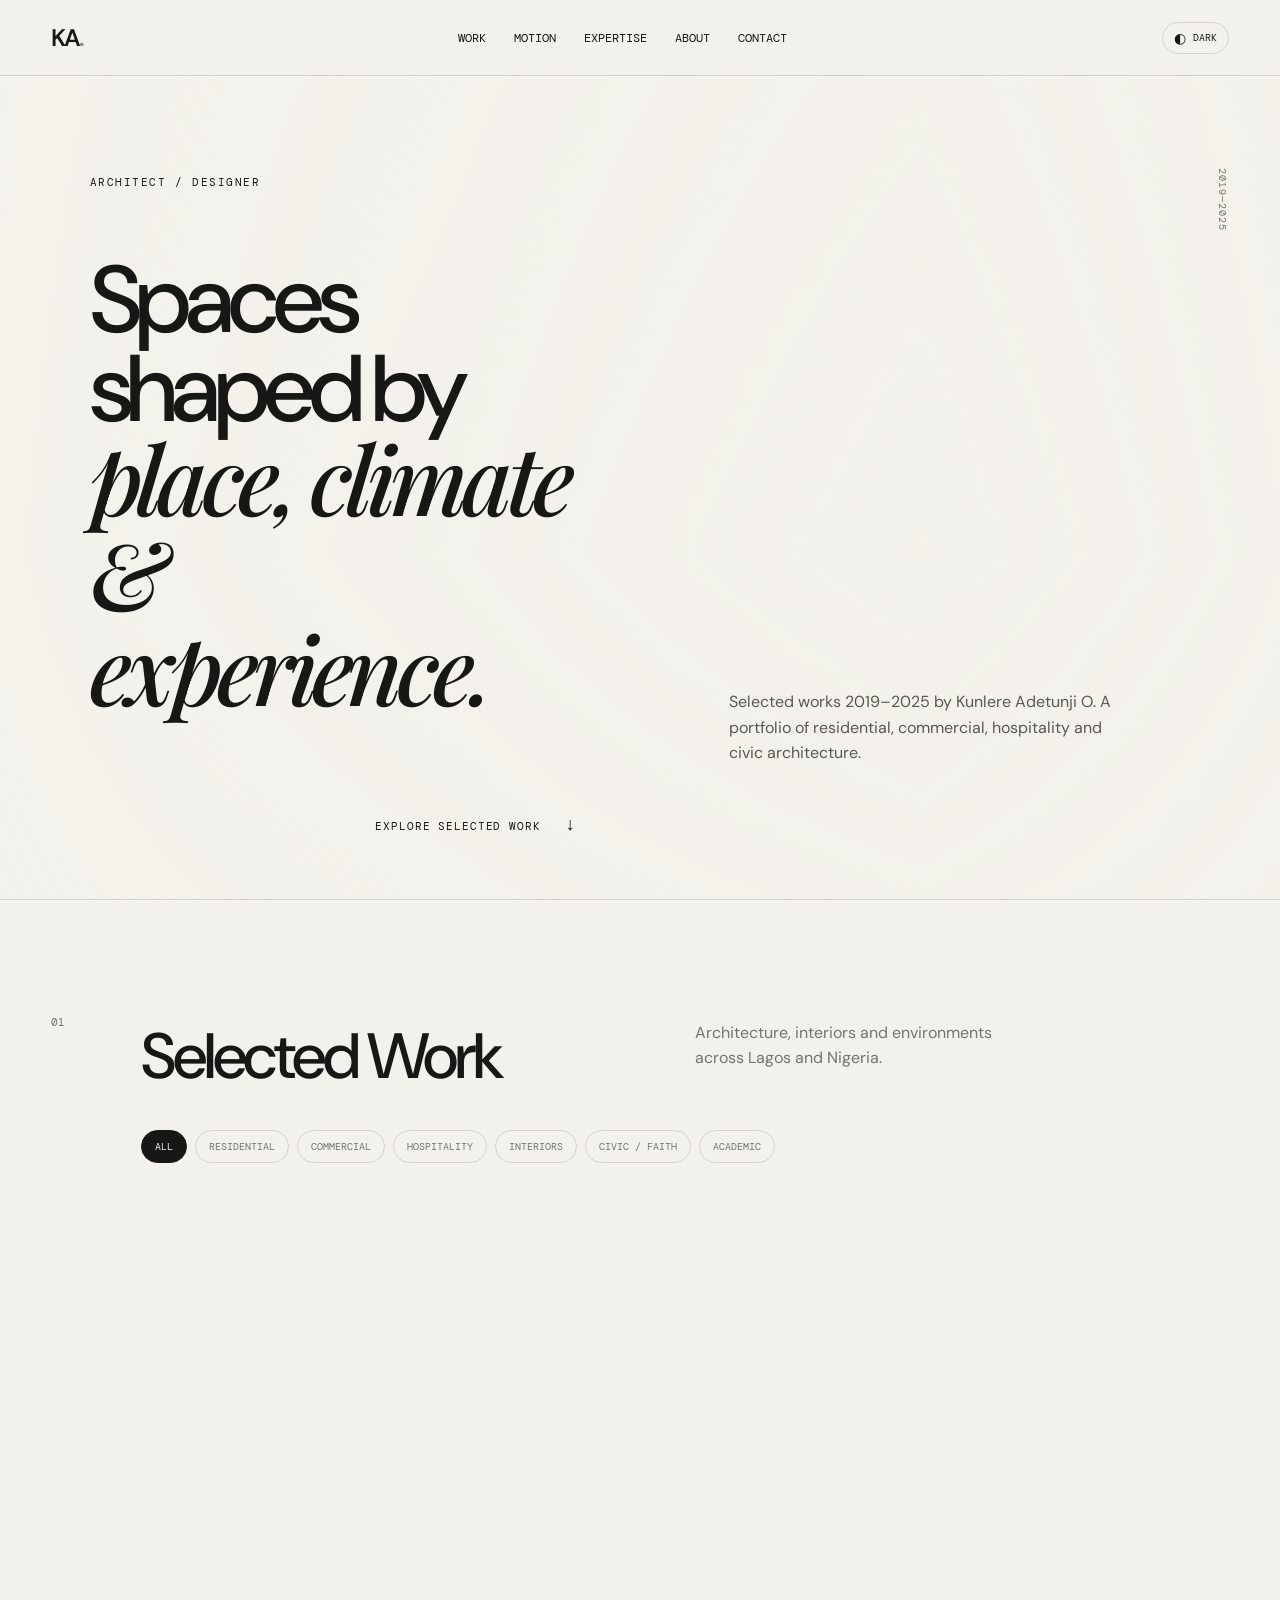
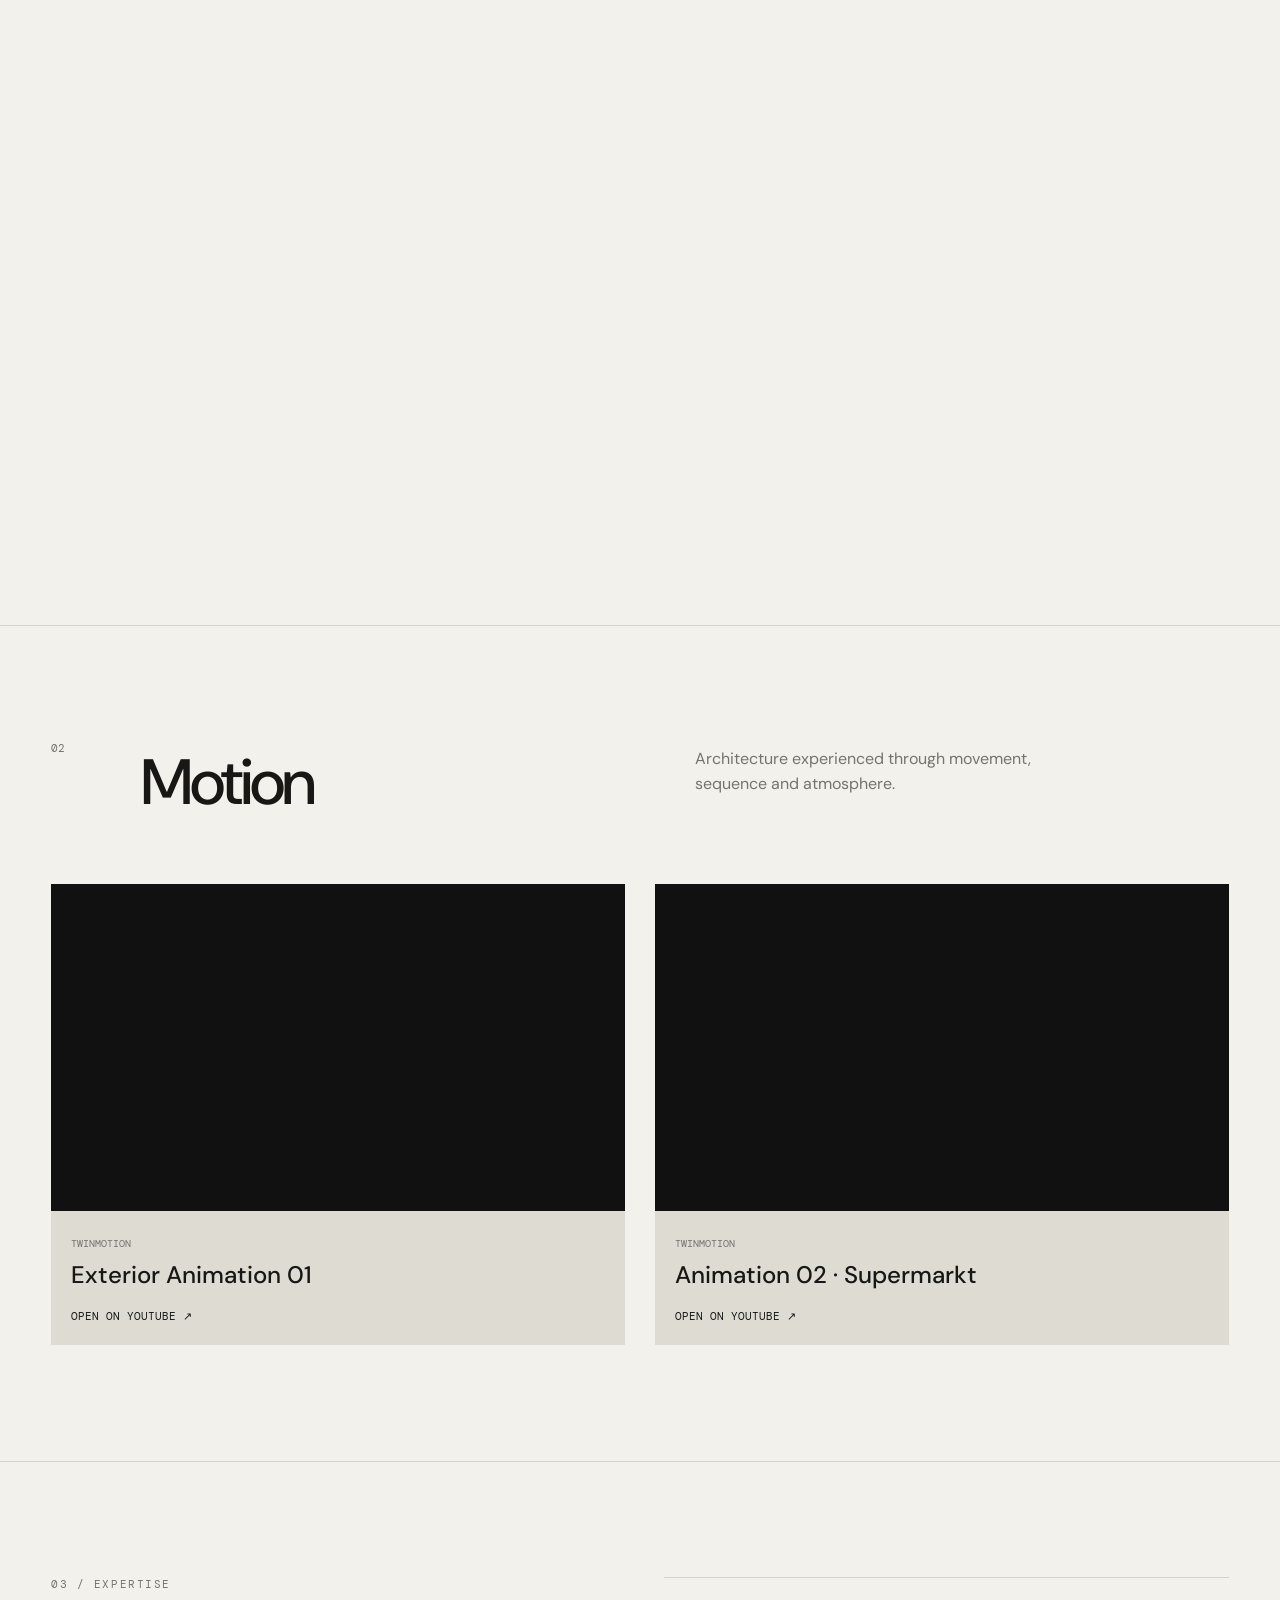
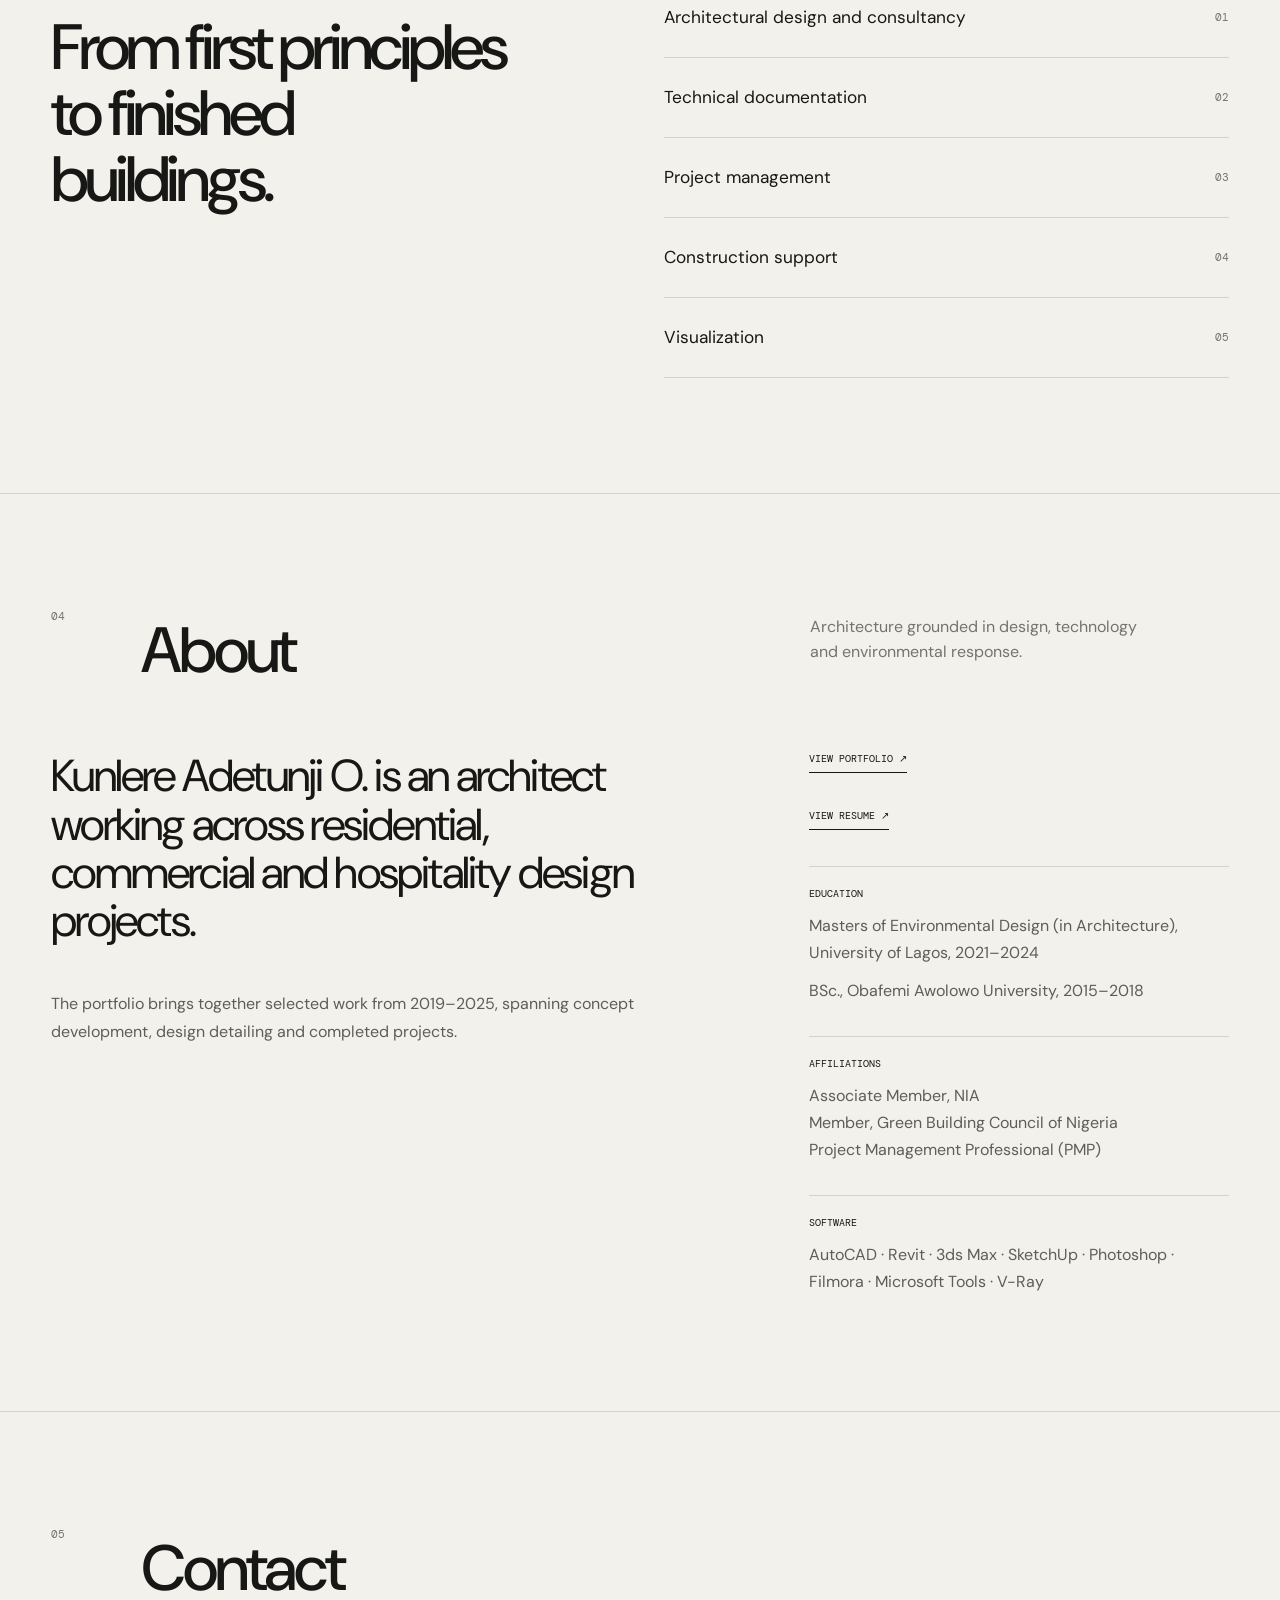
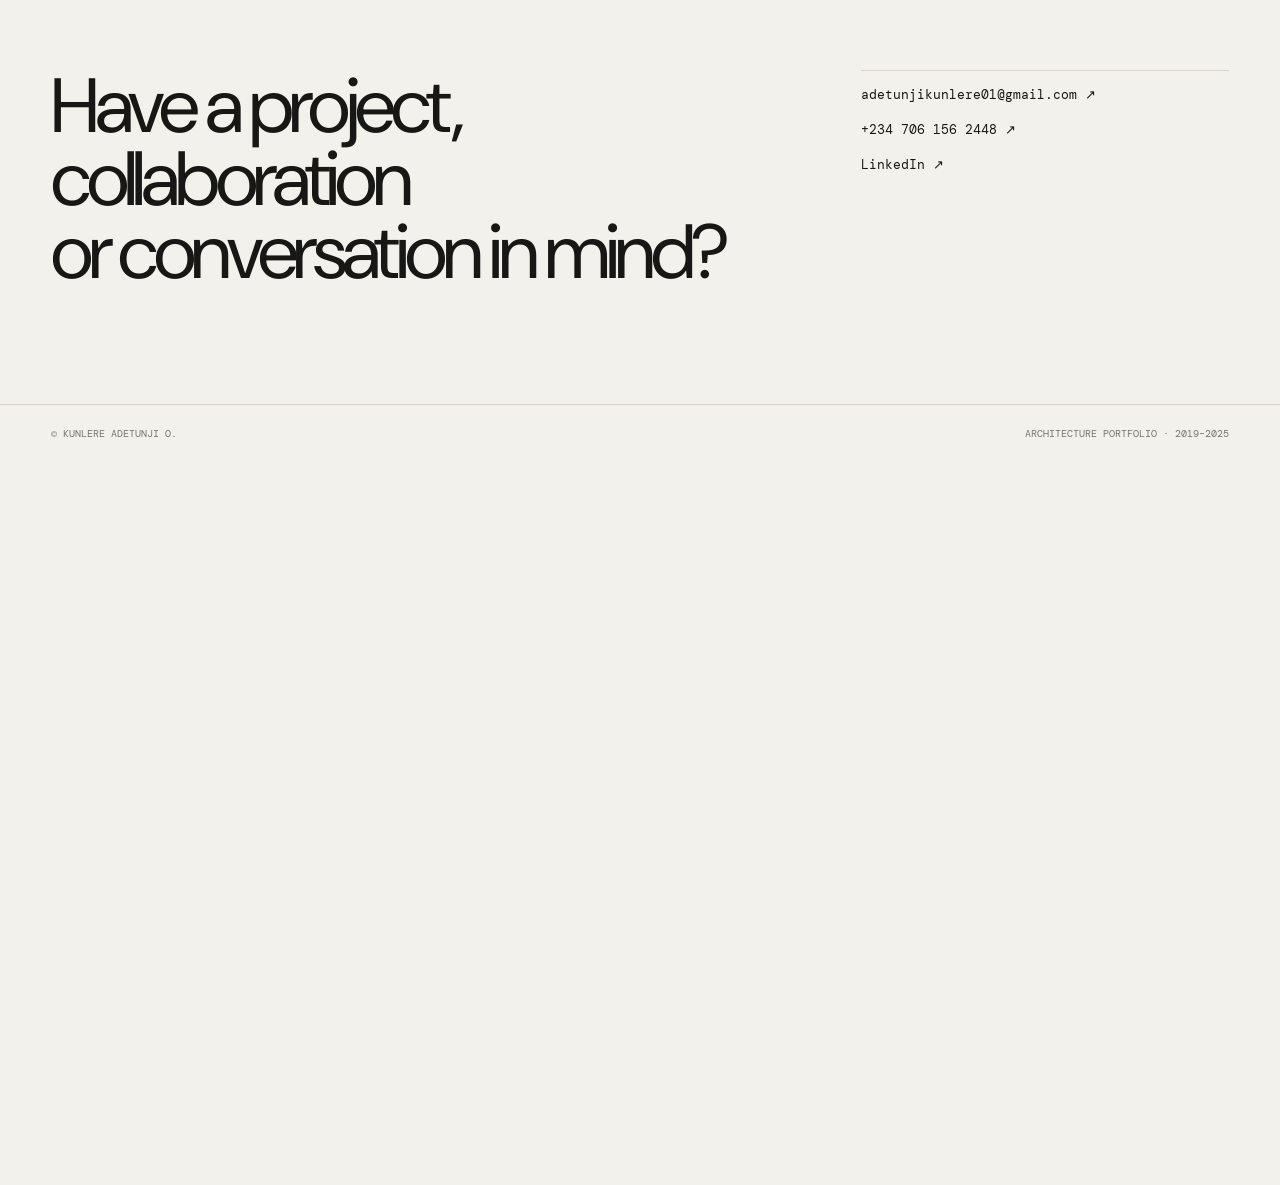
==== commit 8ad4c771: "Connect project cards to matching SEO project page URLs" ====
--- a/index.html
+++ b/index.html
@@ -351,6 +351,19 @@
     "body": "Sweeping curves create an inward embrace, drawing people toward a shared center of faith and fellowship. Staggered seating supports visual connection and inclusivity, while courtyards and informal gathering zones encourage community interaction. Filtered light through curved surfaces and clerestories creates a calm, contemplative atmosphere."
   }
 ];
+const projectSlugs = {
+  "project-cc": "project-cc",
+  "avisterra-residence-2": "avisterra-residence-2",
+  "adele-residence-interiors": "adele-residence",
+  "ghurayb-hub": "ghurayb-hub",
+  "ikd-villa": "ikd-villa",
+  "aa-condos": "aa-condos",
+  "delta-manor": "delta-manor",
+  "d18-villa": "d18-villa",
+  "vtt": "villa-toni-and-tomi",
+  "resort-hotel": "resort-hotel",
+  "religious-center": "religious-center"
+};
 const grid = document.querySelector('#project-grid');
 const modal = document.querySelector('#project-modal');
 const detail = document.querySelector('#project-detail');
--- a/styles.css
+++ b/styles.css
@@ -81,3 +81,8 @@
 /* Performance refinements: defer offscreen rendering and avoid expensive hover filters */
 @media(hover:hover){.project-card img{transition:transform .45s ease,filter .45s ease}}
 @media(prefers-reduced-motion:reduce){.project-card img{transition:none}.project-card:hover img{transform:none}}
+
+/* Project SEO page links */
+.project-page-link{display:inline-block;margin-top:12px;padding-bottom:5px;border-bottom:1px solid var(--line);font:10px "DM Mono",monospace;text-transform:uppercase;letter-spacing:.04em;color:var(--muted)}
+.project-page-link:hover{color:var(--ink);border-color:var(--ink)}
+.modal-project-link{margin-top:18px;color:#ddd;border-color:#666}
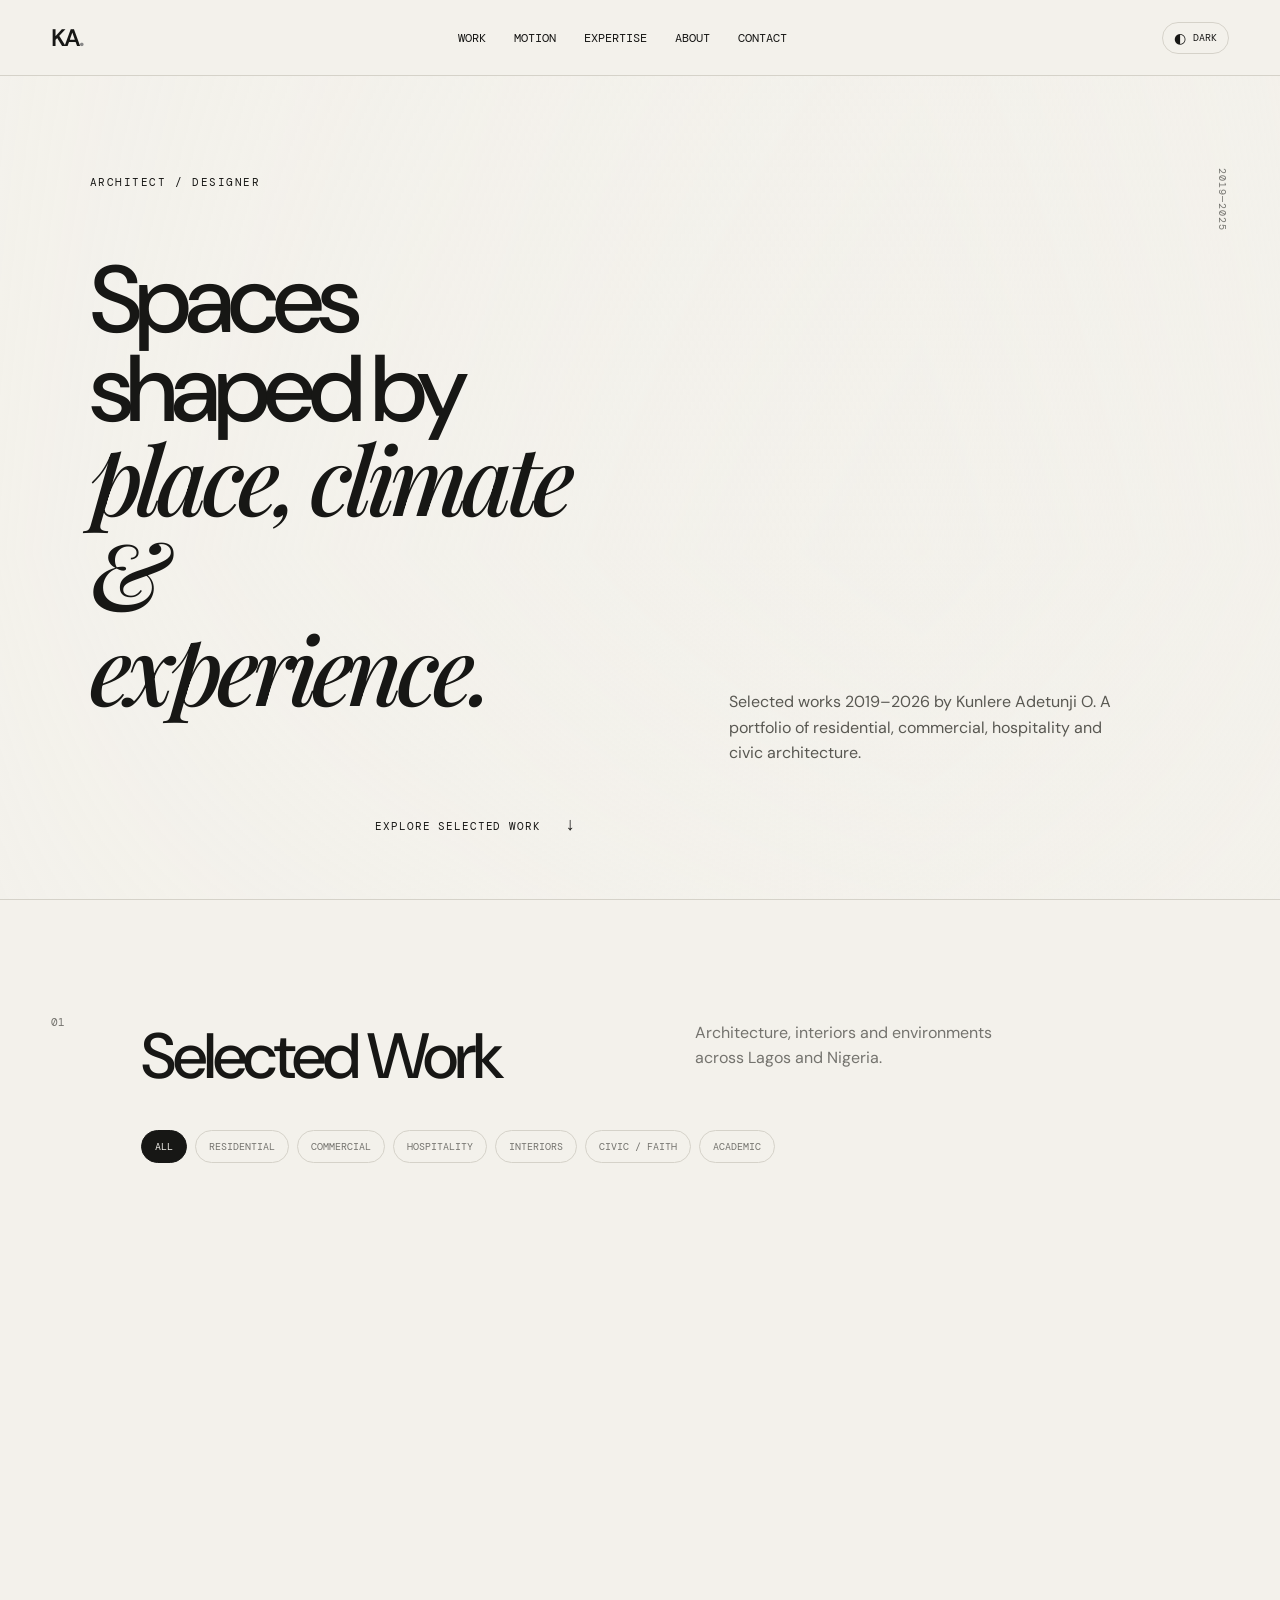
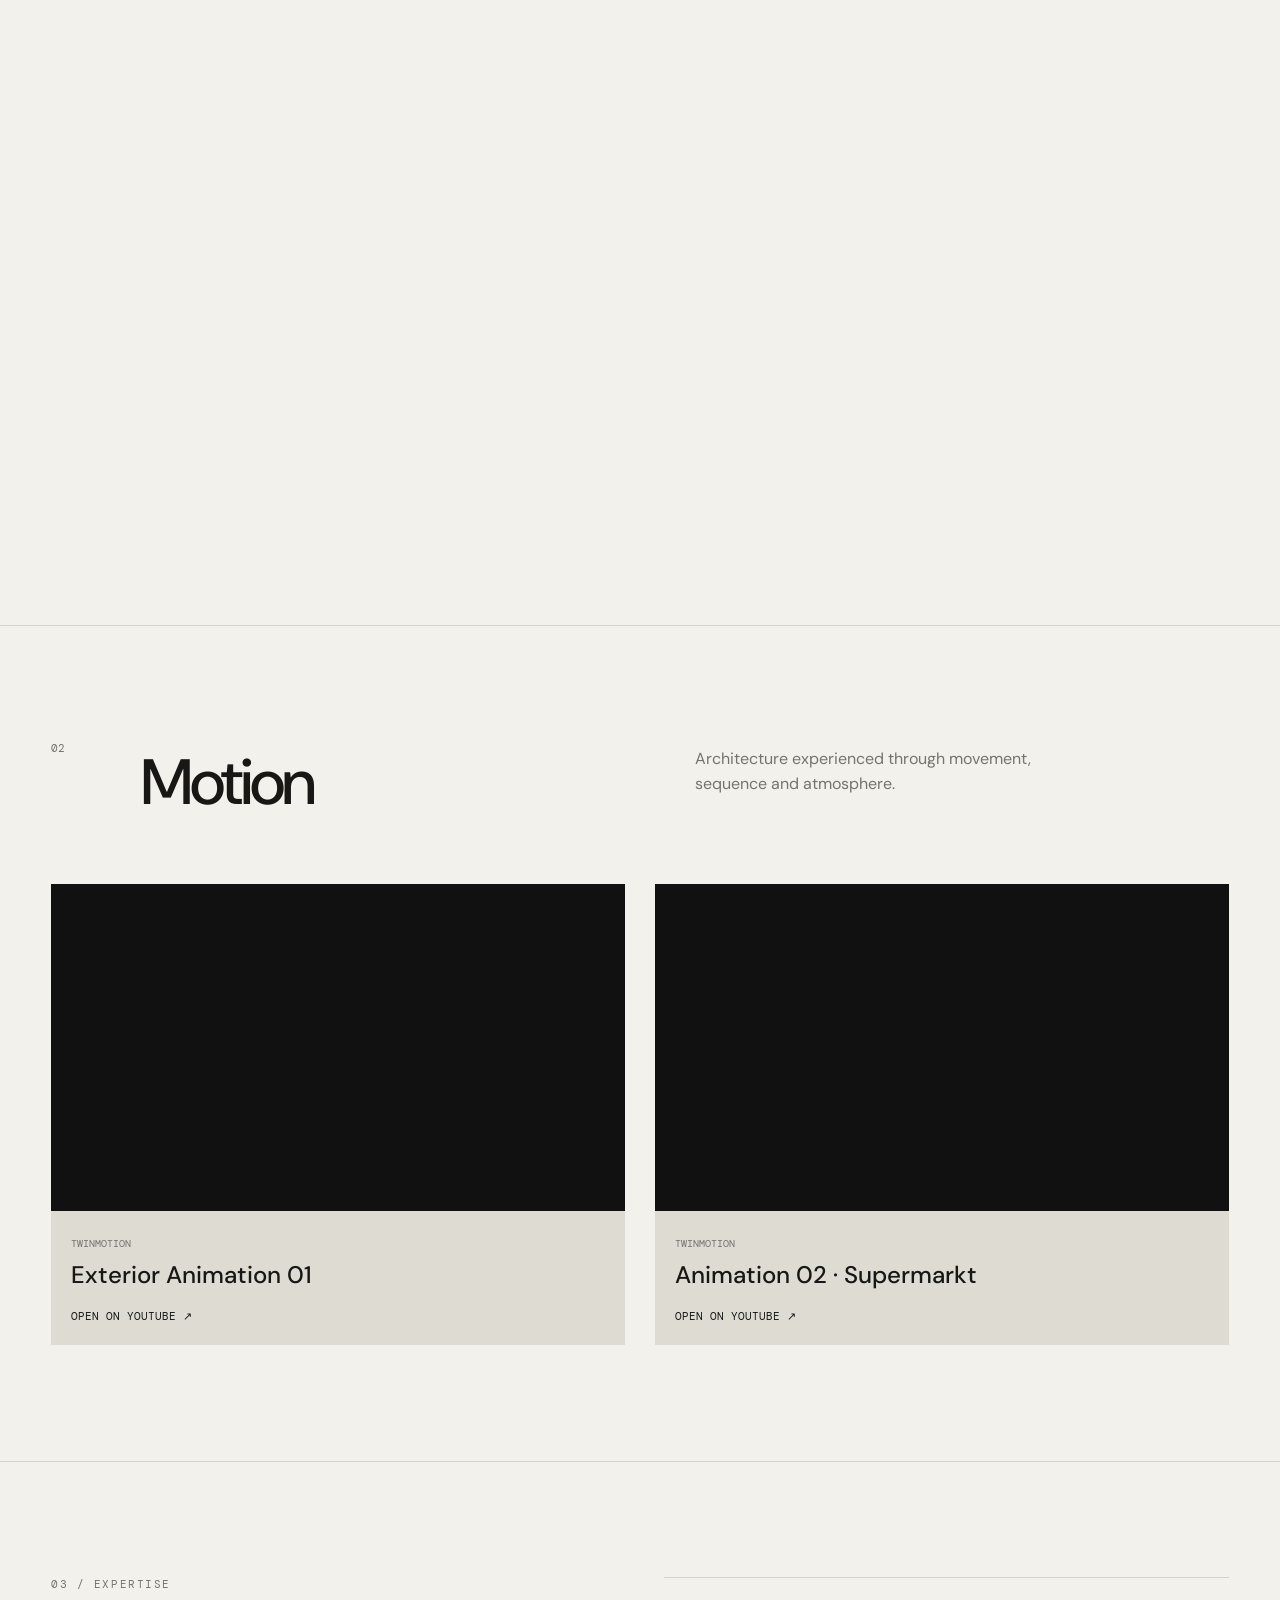
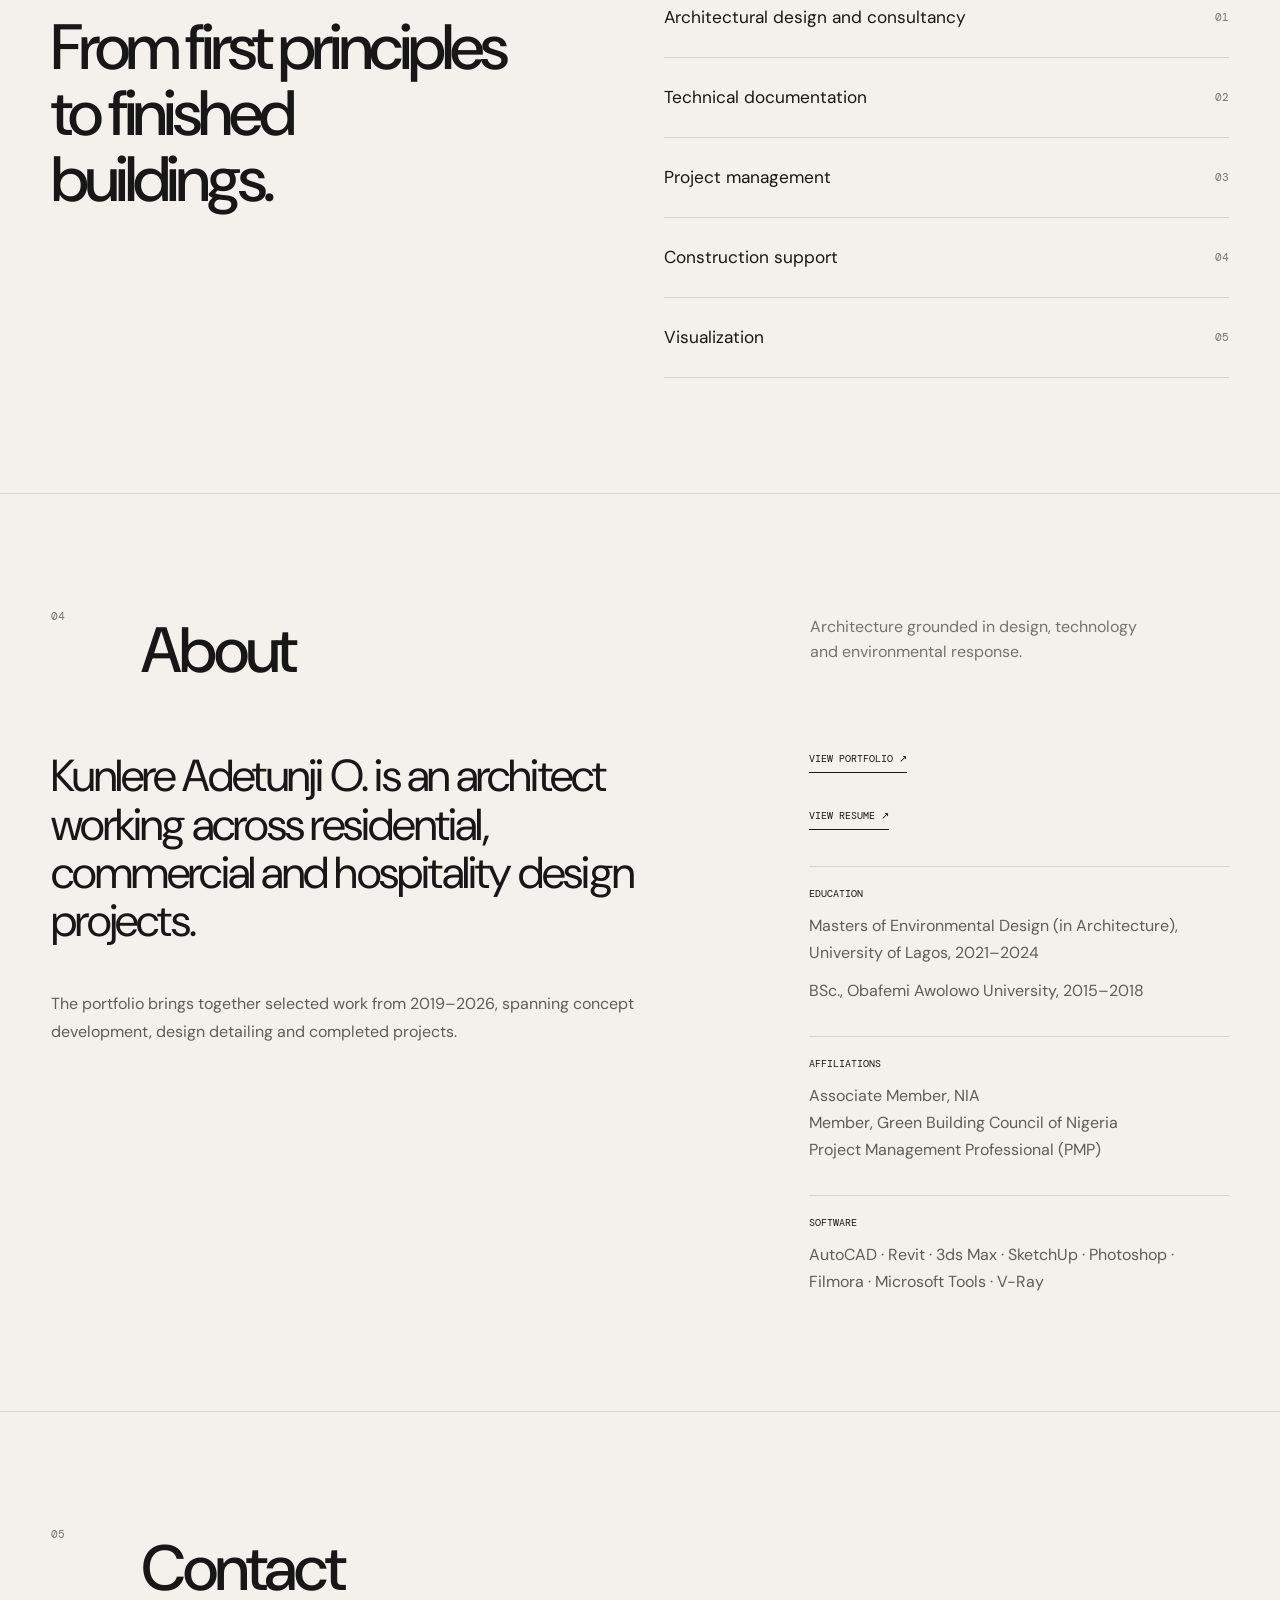
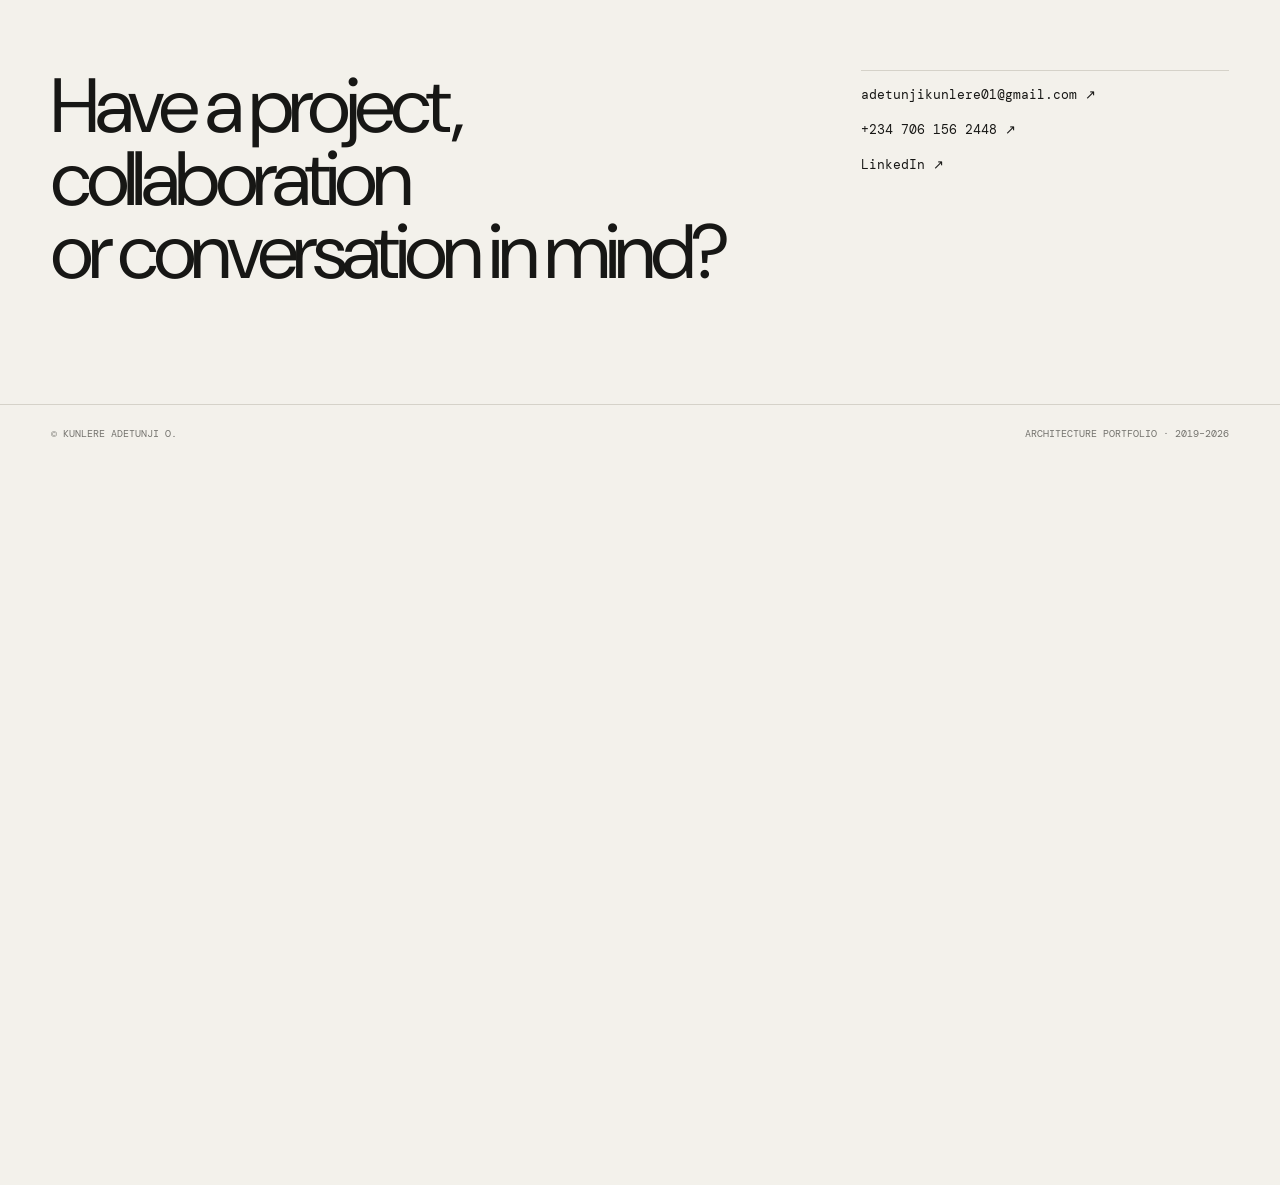
==== commit 8bb43426: "Align portfolio date range with current project selection" ====
--- a/index.html
+++ b/index.html
@@ -85,7 +85,7 @@
   </div>
   <div class="hero-kicker">ARCHITECT / DESIGNER</div>
   <h1>Spaces shaped by<br><em>place, climate &amp; experience.</em></h1>
-  <p class="hero-copy">Selected works 2019–2025 by Kunlere Adetunji O. A portfolio of residential, commercial, hospitality and civic architecture.</p>
+  <p class="hero-copy">Selected works 2019–2026 by Kunlere Adetunji O. A portfolio of residential, commercial, hospitality and civic architecture.</p>
   <a class="scroll-cue" href="#work">Explore selected work <span>↓</span></a>
 </section>
 
@@ -136,7 +136,7 @@
 <section id="about" class="about-section section">
   <div class="section-head"><span>04</span><h2>About</h2><p>Architecture grounded in design, technology and environmental response.</p></div>
   <div class="about-grid">
-    <div><p class="large">Kunlere Adetunji O. is an architect working across residential, commercial and hospitality design projects.</p><p>The portfolio brings together selected work from 2019–2025, spanning concept development, design detailing and completed projects.</p></div>
+    <div><p class="large">Kunlere Adetunji O. is an architect working across residential, commercial and hospitality design projects.</p><p>The portfolio brings together selected work from 2019–2026, spanning concept development, design detailing and completed projects.</p></div>
     <div class="facts">
       <a class="download-cv" href="assets/adetunji-portfolio-2025.pdf" target="_blank" rel="noreferrer">View Portfolio ↗</a>
       <a class="download-cv" href="assets/Adetunji_Kunlere_CV(1).pdf" target="_blank" rel="noreferrer">View Resume ↗</a>
@@ -160,7 +160,7 @@
 </section>
 </main>
 
-<footer><span>© Kunlere Adetunji O.</span><span>Architecture Portfolio · 2019–2025</span></footer>
+<footer><span>© Kunlere Adetunji O.</span><span>Architecture Portfolio · 2019–2026</span></footer>
 
 <div id="project-modal" class="modal" role="dialog" aria-modal="true" aria-label="Project details" aria-hidden="true">
   <button class="modal-close" type="button" aria-label="Close project details">×</button>
